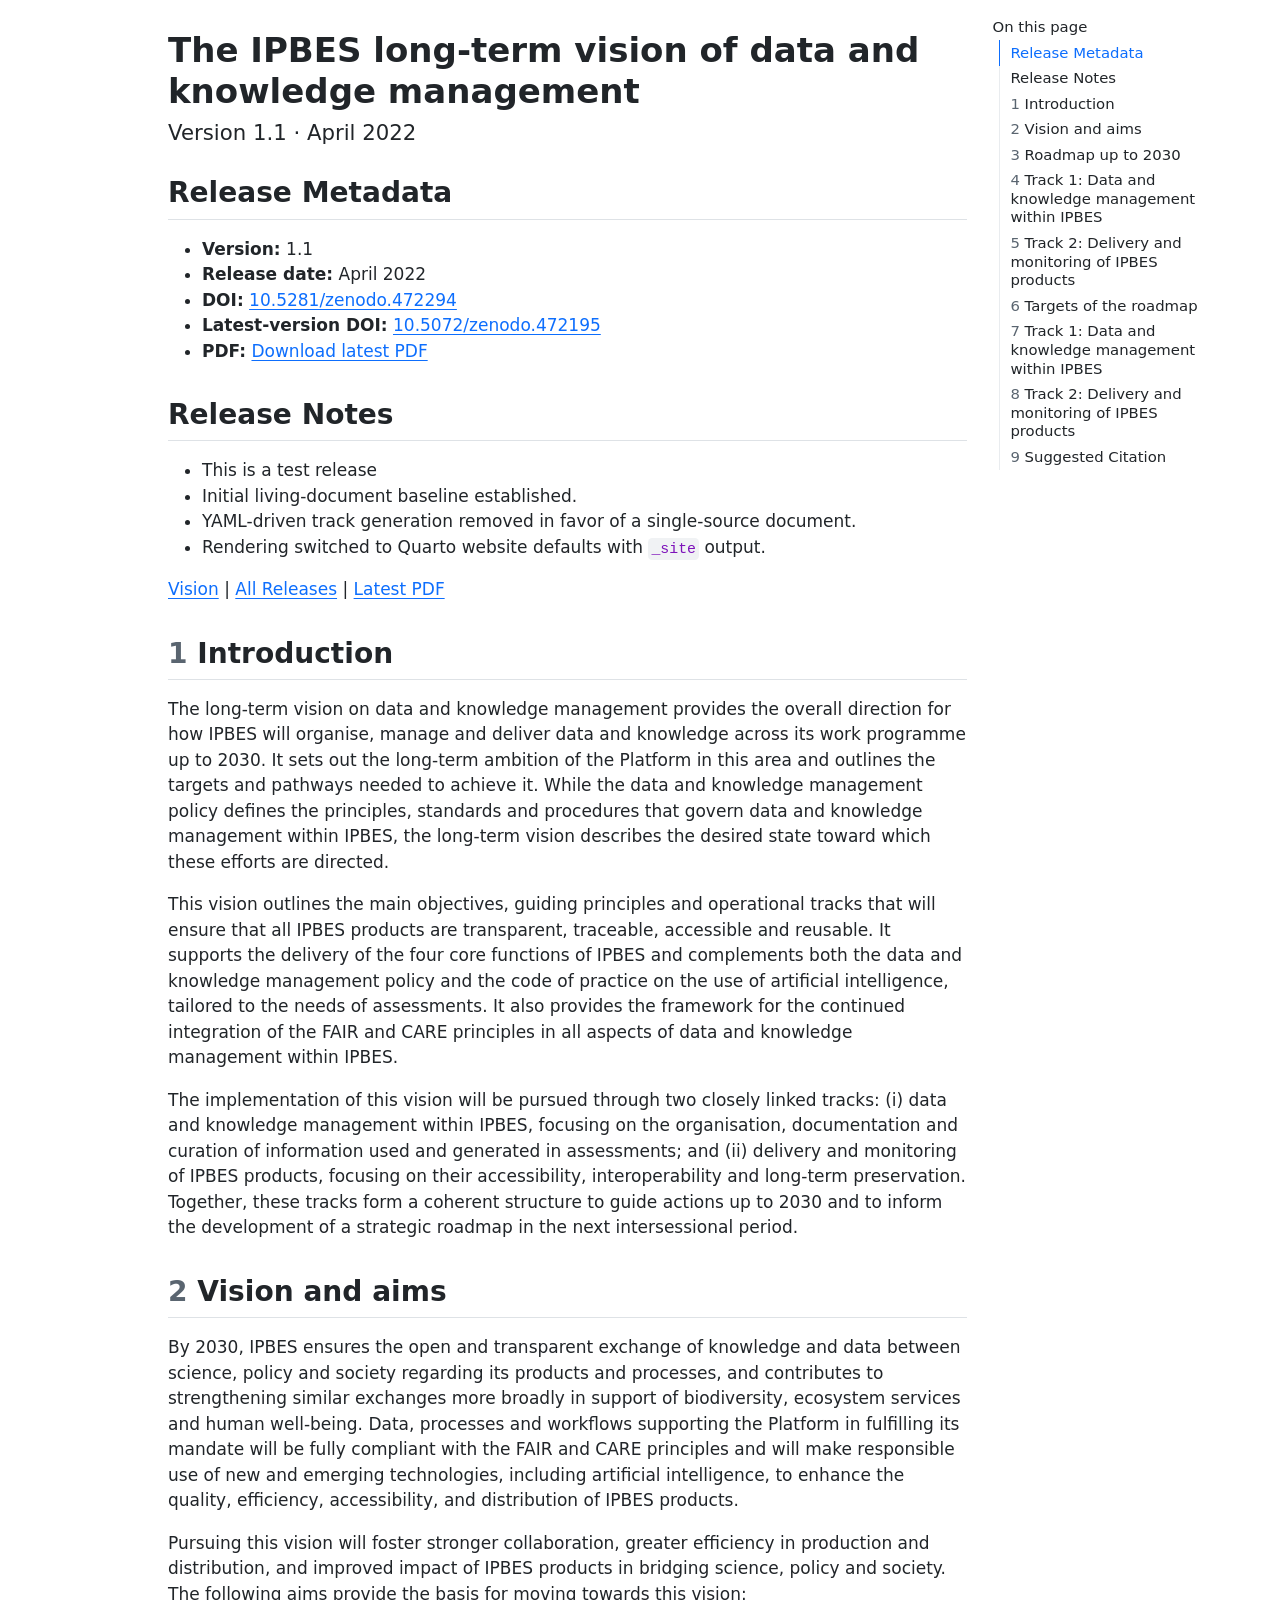
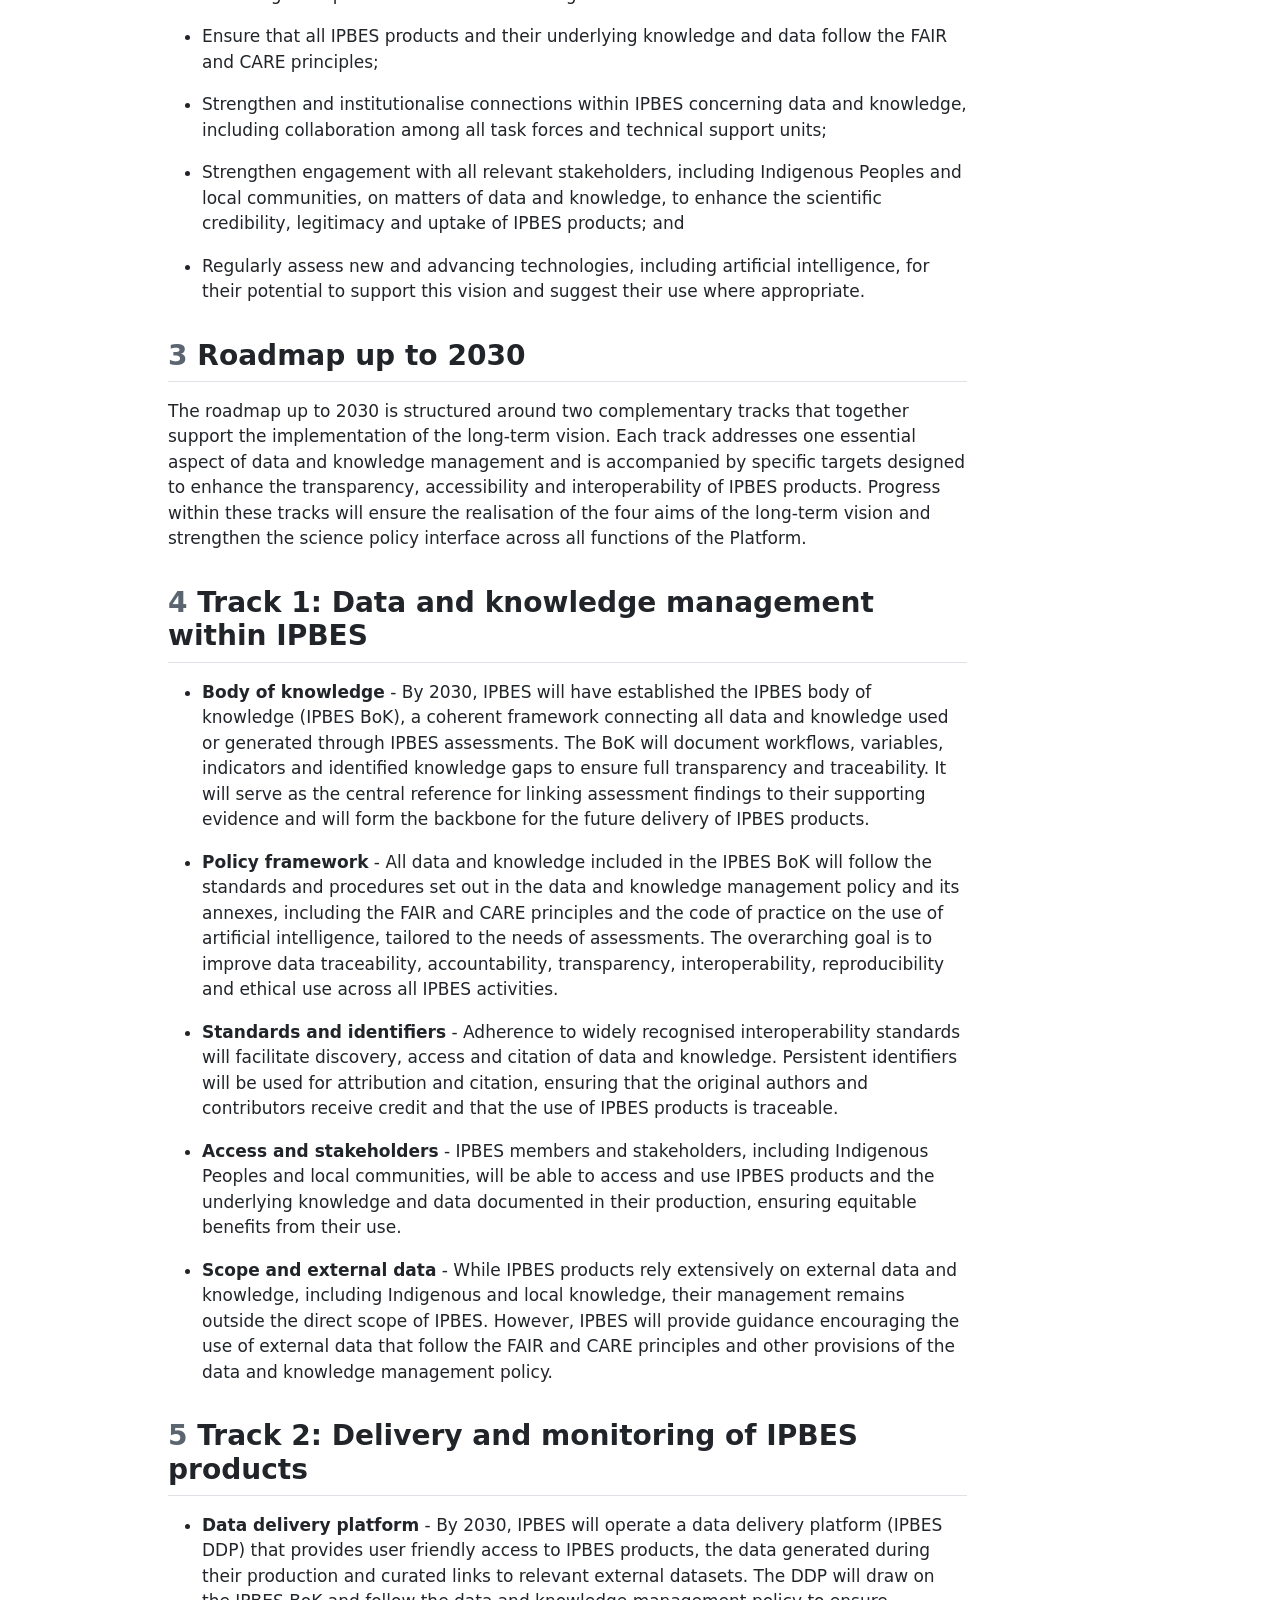
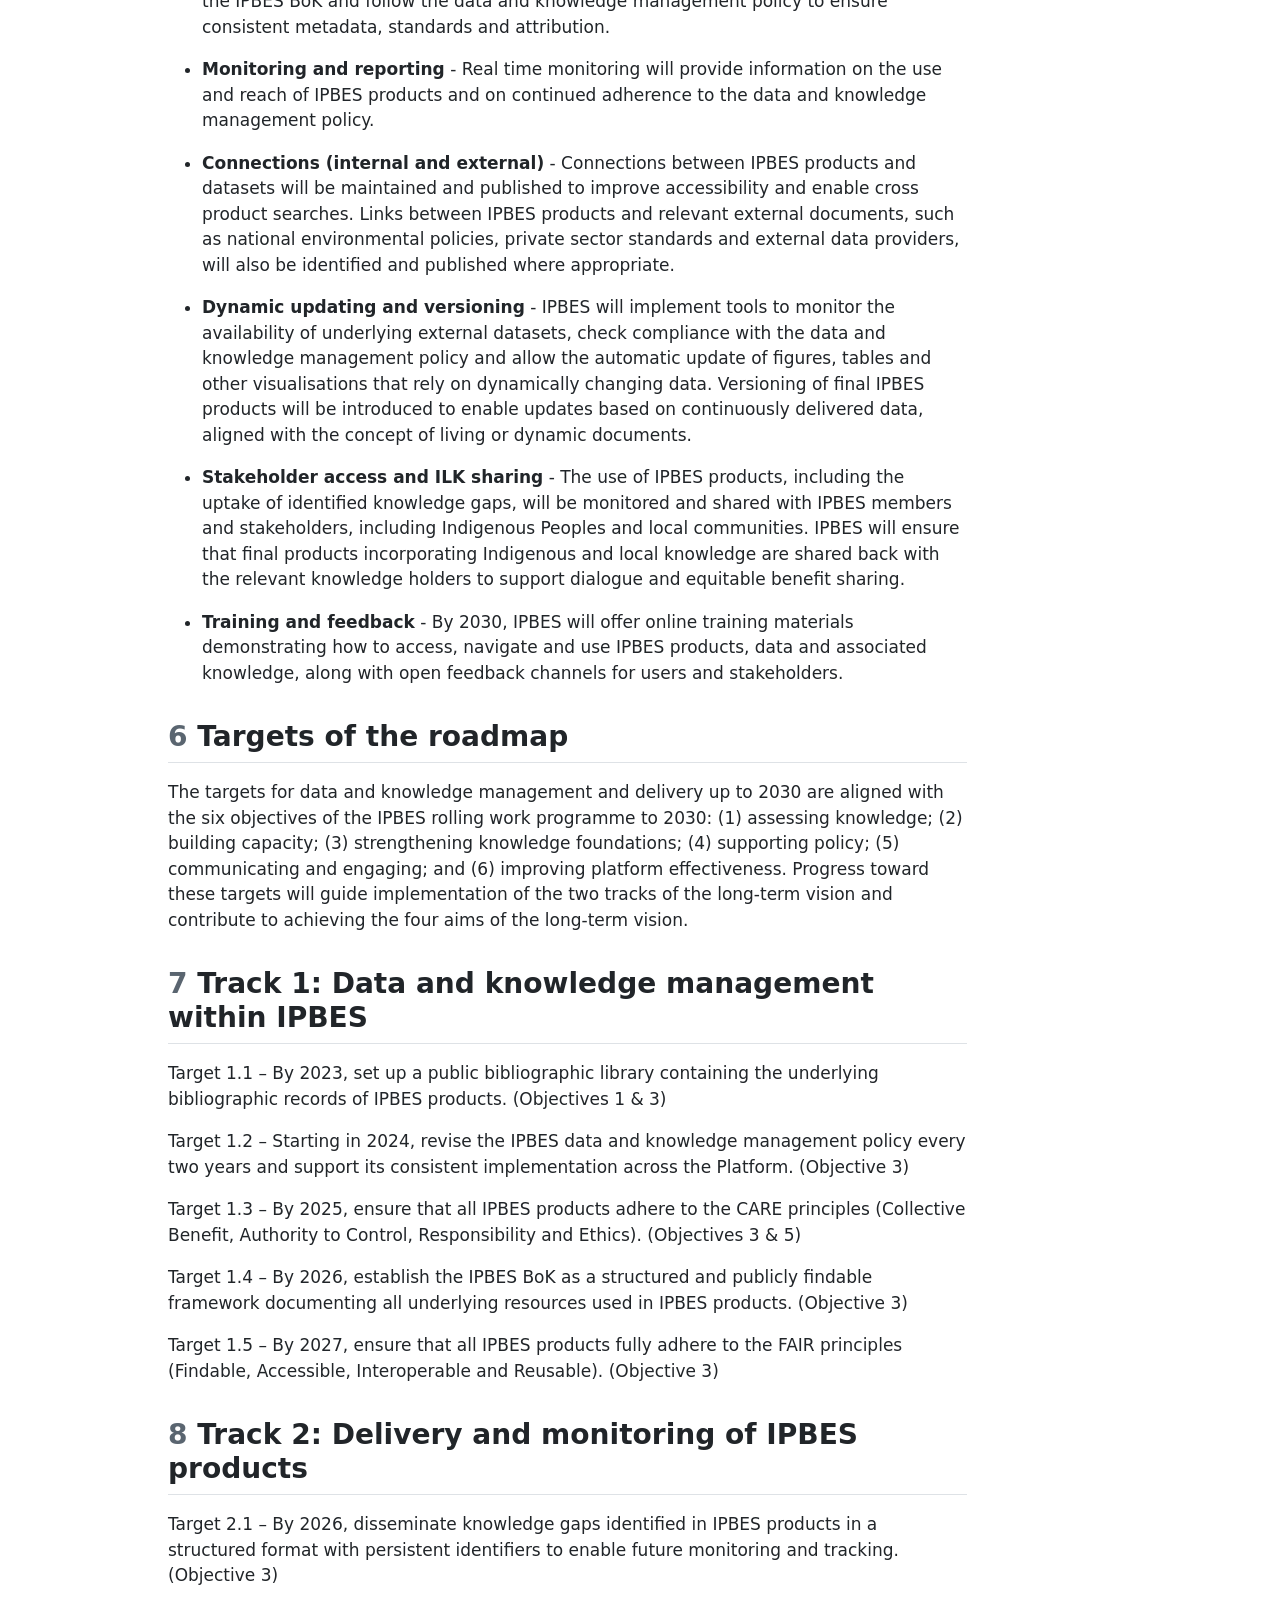
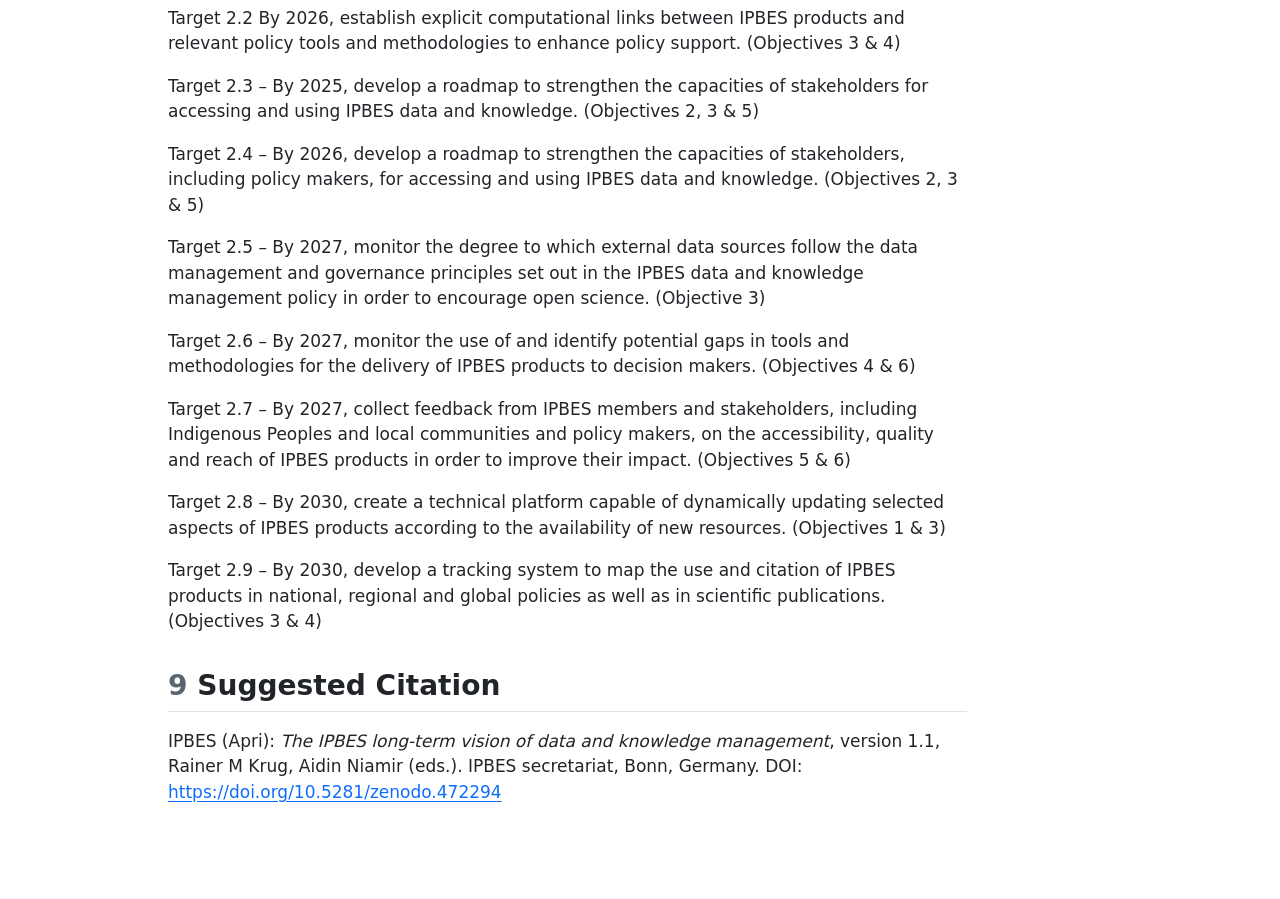
==== index.html @ 3e4cb691 "deploy: 3094b7c391defe39ea08abcceca2cd36c999bd31" ====
<!DOCTYPE html>
<html xmlns="http://www.w3.org/1999/xhtml" lang="en" xml:lang="en"><head>

<meta charset="utf-8">
<meta name="generator" content="quarto-1.8.27">

<meta name="viewport" content="width=device-width, initial-scale=1.0, user-scalable=yes">


<title>The IPBES long-term vision of data and knowledge management – IPBES Data Management Vision</title>
<style>
code{white-space: pre-wrap;}
span.smallcaps{font-variant: small-caps;}
div.columns{display: flex; gap: min(4vw, 1.5em);}
div.column{flex: auto; overflow-x: auto;}
div.hanging-indent{margin-left: 1.5em; text-indent: -1.5em;}
ul.task-list{list-style: none;}
ul.task-list li input[type="checkbox"] {
  width: 0.8em;
  margin: 0 0.8em 0.2em -1em; /* quarto-specific, see https://github.com/quarto-dev/quarto-cli/issues/4556 */ 
  vertical-align: middle;
}
</style>


<script src="site_libs/quarto-nav/quarto-nav.js"></script>
<script src="site_libs/clipboard/clipboard.min.js"></script>
<script src="site_libs/quarto-search/autocomplete.umd.js"></script>
<script src="site_libs/quarto-search/fuse.min.js"></script>
<script src="site_libs/quarto-search/quarto-search.js"></script>
<meta name="quarto:offset" content="./">
<script src="site_libs/quarto-html/quarto.js" type="module"></script>
<script src="site_libs/quarto-html/tabsets/tabsets.js" type="module"></script>
<script src="site_libs/quarto-html/axe/axe-check.js" type="module"></script>
<script src="site_libs/quarto-html/popper.min.js"></script>
<script src="site_libs/quarto-html/tippy.umd.min.js"></script>
<script src="site_libs/quarto-html/anchor.min.js"></script>
<link href="site_libs/quarto-html/tippy.css" rel="stylesheet">
<link href="site_libs/quarto-html/quarto-syntax-highlighting-ed96de9b727972fe78a7b5d16c58bf87.css" rel="stylesheet" id="quarto-text-highlighting-styles">
<script src="site_libs/bootstrap/bootstrap.min.js"></script>
<link href="site_libs/bootstrap/bootstrap-icons.css" rel="stylesheet">
<link href="site_libs/bootstrap/bootstrap-9195fa1a9c736cb8c2994c5df3058328.min.css" rel="stylesheet" append-hash="true" id="quarto-bootstrap" data-mode="light">
<script id="quarto-search-options" type="application/json">{
  "location": "sidebar",
  "copy-button": false,
  "collapse-after": 3,
  "panel-placement": "start",
  "type": "textbox",
  "limit": 50,
  "keyboard-shortcut": [
    "f",
    "/",
    "s"
  ],
  "show-item-context": false,
  "language": {
    "search-no-results-text": "No results",
    "search-matching-documents-text": "matching documents",
    "search-copy-link-title": "Copy link to search",
    "search-hide-matches-text": "Hide additional matches",
    "search-more-match-text": "more match in this document",
    "search-more-matches-text": "more matches in this document",
    "search-clear-button-title": "Clear",
    "search-text-placeholder": "",
    "search-detached-cancel-button-title": "Cancel",
    "search-submit-button-title": "Submit",
    "search-label": "Search"
  }
}</script>


</head>

<body class="quarto-light">

<div id="quarto-search-results"></div>
<!-- content -->
<div id="quarto-content" class="quarto-container page-columns page-rows-contents page-layout-article">
<!-- sidebar -->
<!-- margin-sidebar -->
    <div id="quarto-margin-sidebar" class="sidebar margin-sidebar">
        <nav id="TOC" role="doc-toc" class="toc-active">
    <h2 id="toc-title">On this page</h2>
   
  <ul>
  <li><a href="#release-metadata" id="toc-release-metadata" class="nav-link active" data-scroll-target="#release-metadata">Release Metadata</a></li>
  <li><a href="#release-notes" id="toc-release-notes" class="nav-link" data-scroll-target="#release-notes">Release Notes</a></li>
  <li><a href="#introduction" id="toc-introduction" class="nav-link" data-scroll-target="#introduction"><span class="header-section-number">1</span> Introduction</a></li>
  <li><a href="#vision-and-aims" id="toc-vision-and-aims" class="nav-link" data-scroll-target="#vision-and-aims"><span class="header-section-number">2</span> Vision and aims</a></li>
  <li><a href="#roadmap-up-to-2030" id="toc-roadmap-up-to-2030" class="nav-link" data-scroll-target="#roadmap-up-to-2030"><span class="header-section-number">3</span> Roadmap up to 2030</a></li>
  <li><a href="#track-1-data-and-knowledge-management-within-ipbes" id="toc-track-1-data-and-knowledge-management-within-ipbes" class="nav-link" data-scroll-target="#track-1-data-and-knowledge-management-within-ipbes"><span class="header-section-number">4</span> Track 1: Data and knowledge management within IPBES</a></li>
  <li><a href="#track-2-delivery-and-monitoring-of-ipbes-products" id="toc-track-2-delivery-and-monitoring-of-ipbes-products" class="nav-link" data-scroll-target="#track-2-delivery-and-monitoring-of-ipbes-products"><span class="header-section-number">5</span> Track 2: Delivery and monitoring of IPBES products</a></li>
  <li><a href="#targets-of-the-roadmap" id="toc-targets-of-the-roadmap" class="nav-link" data-scroll-target="#targets-of-the-roadmap"><span class="header-section-number">6</span> Targets of the roadmap</a></li>
  <li><a href="#track-1-data-and-knowledge-management-within-ipbes-1" id="toc-track-1-data-and-knowledge-management-within-ipbes-1" class="nav-link" data-scroll-target="#track-1-data-and-knowledge-management-within-ipbes-1"><span class="header-section-number">7</span> Track 1: Data and knowledge management within IPBES</a></li>
  <li><a href="#track-2-delivery-and-monitoring-of-ipbes-products-1" id="toc-track-2-delivery-and-monitoring-of-ipbes-products-1" class="nav-link" data-scroll-target="#track-2-delivery-and-monitoring-of-ipbes-products-1"><span class="header-section-number">8</span> Track 2: Delivery and monitoring of IPBES products</a></li>
  <li><a href="#suggested-citation" id="toc-suggested-citation" class="nav-link" data-scroll-target="#suggested-citation"><span class="header-section-number">9</span> Suggested Citation</a></li>
  </ul>
</nav>
    </div>
<!-- main -->
<main class="content" id="quarto-document-content">

<header id="title-block-header" class="quarto-title-block default">
<div class="quarto-title">
<h1 class="title">The IPBES long-term vision of data and knowledge management</h1>
<p class="subtitle lead">Version 1.1 · April 2022</p>
</div>



<div class="quarto-title-meta">

    
  
    
  </div>
  


</header>


<div style="page-break-after: always;"></div>
<section id="release-metadata" class="level2 unnumbered">
<h2 class="unnumbered anchored" data-anchor-id="release-metadata">Release Metadata</h2>
<ul>
<li><strong>Version:</strong> 1.1</li>
<li><strong>Release date:</strong> April 2022</li>
<li><strong>DOI:</strong> <a href="https://doi.org/10.5281/zenodo.472294">10.5281/zenodo.472294</a></li>
<li><strong>Latest-version DOI:</strong> <a href="https://doi.org/10.5072/zenodo.472195">10.5072/zenodo.472195</a></li>
<li><strong>PDF:</strong> <a href="assets/IPBES-Data-Management-Vision-latest.pdf" target="_blank" rel="noopener noreferrer">Download latest PDF</a></li>
</ul>
</section>
<section id="release-notes" class="level2 unnumbered">
<h2 class="unnumbered anchored" data-anchor-id="release-notes">Release Notes</h2>
<ul>
<li>This is a test release</li>
<li>Initial living-document baseline established.</li>
<li>YAML-driven track generation removed in favor of a single-source document.</li>
<li>Rendering switched to Quarto website defaults with <code>_site</code> output.</li>
</ul>
<p>
<a href="index.html">Vision</a> | <a href="older-releases.html">All Releases</a> | <a href="assets/IPBES-Data-Management-Vision-latest.pdf" target="_blank" rel="noopener noreferrer">Latest PDF</a>
</p>
<div style="page-break-after: always;"></div>
</section>
<section id="introduction" class="level2" data-number="1">
<h2 data-number="1" class="anchored" data-anchor-id="introduction"><span class="header-section-number">1</span> Introduction</h2>
<p>The long-term vision on data and knowledge management provides the overall direction for how IPBES will organise, manage and deliver data and knowledge across its work programme up to 2030. It sets out the long-term ambition of the Platform in this area and outlines the targets and pathways needed to achieve it. While the data and knowledge management policy defines the principles, standards and procedures that govern data and knowledge management within IPBES, the long-term vision describes the desired state toward which these efforts are directed.</p>
<p>This vision outlines the main objectives, guiding principles and operational tracks that will ensure that all IPBES products are transparent, traceable, accessible and reusable. It supports the delivery of the four core functions of IPBES and complements both the data and knowledge management policy and the code of practice on the use of artificial intelligence, tailored to the needs of assessments. It also provides the framework for the continued integration of the FAIR and CARE principles in all aspects of data and knowledge management within IPBES.</p>
<p>The implementation of this vision will be pursued through two closely linked tracks: (i) data and knowledge management within IPBES, focusing on the organisation, documentation and curation of information used and generated in assessments; and (ii) delivery and monitoring of IPBES products, focusing on their accessibility, interoperability and long-term preservation. Together, these tracks form a coherent structure to guide actions up to 2030 and to inform the development of a strategic roadmap in the next intersessional period.</p>
</section>
<section id="vision-and-aims" class="level2" data-number="2">
<h2 data-number="2" class="anchored" data-anchor-id="vision-and-aims"><span class="header-section-number">2</span> Vision and aims</h2>
<p>By 2030, IPBES ensures the open and transparent exchange of knowledge and data between science, policy and society regarding its products and processes, and contributes to strengthening similar exchanges more broadly in support of biodiversity, ecosystem services and human well-being. Data, processes and workflows supporting the Platform in fulfilling its mandate will be fully compliant with the FAIR and CARE principles and will make responsible use of new and emerging technologies, including artificial intelligence, to enhance the quality, efficiency, accessibility, and distribution of IPBES products.</p>
<p>Pursuing this vision will foster stronger collaboration, greater efficiency in production and distribution, and improved impact of IPBES products in bridging science, policy and society. The following aims provide the basis for moving towards this vision:</p>
<ul>
<li><p>Ensure that all IPBES products and their underlying knowledge and data follow the FAIR and CARE principles;</p></li>
<li><p>Strengthen and institutionalise connections within IPBES concerning data and knowledge, including collaboration among all task forces and technical support units;</p></li>
<li><p>Strengthen engagement with all relevant stakeholders, including Indigenous Peoples and local communities, on matters of data and knowledge, to enhance the scientific credibility, legitimacy and uptake of IPBES products; and</p></li>
<li><p>Regularly assess new and advancing technologies, including artificial intelligence, for their potential to support this vision and suggest their use where appropriate.</p></li>
</ul>
</section>
<section id="roadmap-up-to-2030" class="level2" data-number="3">
<h2 data-number="3" class="anchored" data-anchor-id="roadmap-up-to-2030"><span class="header-section-number">3</span> Roadmap up to 2030</h2>
<p>The roadmap up to 2030 is structured around two complementary tracks that together support the implementation of the long-term vision. Each track addresses one essential aspect of data and knowledge management and is accompanied by specific targets designed to enhance the transparency, accessibility and interoperability of IPBES products. Progress within these tracks will ensure the realisation of the four aims of the long-term vision and strengthen the science policy interface across all functions of the Platform.</p>
</section>
<section id="track-1-data-and-knowledge-management-within-ipbes" class="level2" data-number="4">
<h2 data-number="4" class="anchored" data-anchor-id="track-1-data-and-knowledge-management-within-ipbes"><span class="header-section-number">4</span> Track 1: Data and knowledge management within IPBES</h2>
<ul>
<li><p><strong>Body of knowledge</strong> - By 2030, IPBES will have established the IPBES body of knowledge (IPBES BoK), a coherent framework connecting all data and knowledge used or generated through IPBES assessments. The BoK will document workflows, variables, indicators and identified knowledge gaps to ensure full transparency and traceability. It will serve as the central reference for linking assessment findings to their supporting evidence and will form the backbone for the future delivery of IPBES products.</p></li>
<li><p><strong>Policy framework</strong> - All data and knowledge included in the IPBES BoK will follow the standards and procedures set out in the data and knowledge management policy and its annexes, including the FAIR and CARE principles and the code of practice on the use of artificial intelligence, tailored to the needs of assessments. The overarching goal is to improve data traceability, accountability, transparency, interoperability, reproducibility and ethical use across all IPBES activities.</p></li>
<li><p><strong>Standards and identifiers</strong> - Adherence to widely recognised interoperability standards will facilitate discovery, access and citation of data and knowledge. Persistent identifiers will be used for attribution and citation, ensuring that the original authors and contributors receive credit and that the use of IPBES products is traceable.</p></li>
<li><p><strong>Access and stakeholders</strong> - IPBES members and stakeholders, including Indigenous Peoples and local communities, will be able to access and use IPBES products and the underlying knowledge and data documented in their production, ensuring equitable benefits from their use.</p></li>
<li><p><strong>Scope and external data</strong> - While IPBES products rely extensively on external data and knowledge, including Indigenous and local knowledge, their management remains outside the direct scope of IPBES. However, IPBES will provide guidance encouraging the use of external data that follow the FAIR and CARE principles and other provisions of the data and knowledge management policy.</p></li>
</ul>
</section>
<section id="track-2-delivery-and-monitoring-of-ipbes-products" class="level2" data-number="5">
<h2 data-number="5" class="anchored" data-anchor-id="track-2-delivery-and-monitoring-of-ipbes-products"><span class="header-section-number">5</span> Track 2: Delivery and monitoring of IPBES products</h2>
<ul>
<li><p><strong>Data delivery platform</strong> - By 2030, IPBES will operate a data delivery platform (IPBES DDP) that provides user friendly access to IPBES products, the data generated during their production and curated links to relevant external datasets. The DDP will draw on the IPBES BoK and follow the data and knowledge management policy to ensure consistent metadata, standards and attribution.</p></li>
<li><p><strong>Monitoring and reporting</strong> - Real time monitoring will provide information on the use and reach of IPBES products and on continued adherence to the data and knowledge management policy.</p></li>
<li><p><strong>Connections (internal and external)</strong> - Connections between IPBES products and datasets will be maintained and published to improve accessibility and enable cross product searches. Links between IPBES products and relevant external documents, such as national environmental policies, private sector standards and external data providers, will also be identified and published where appropriate.</p></li>
<li><p><strong>Dynamic updating and versioning</strong> - IPBES will implement tools to monitor the availability of underlying external datasets, check compliance with the data and knowledge management policy and allow the automatic update of figures, tables and other visualisations that rely on dynamically changing data. Versioning of final IPBES products will be introduced to enable updates based on continuously delivered data, aligned with the concept of living or dynamic documents.</p></li>
<li><p><strong>Stakeholder access and ILK sharing</strong> - The use of IPBES products, including the uptake of identified knowledge gaps, will be monitored and shared with IPBES members and stakeholders, including Indigenous Peoples and local communities. IPBES will ensure that final products incorporating Indigenous and local knowledge are shared back with the relevant knowledge holders to support dialogue and equitable benefit sharing.</p></li>
<li><p><strong>Training and feedback</strong> - By 2030, IPBES will offer online training materials demonstrating how to access, navigate and use IPBES products, data and associated knowledge, along with open feedback channels for users and stakeholders.</p></li>
</ul>
</section>
<section id="targets-of-the-roadmap" class="level2" data-number="6">
<h2 data-number="6" class="anchored" data-anchor-id="targets-of-the-roadmap"><span class="header-section-number">6</span> Targets of the roadmap</h2>
<p>The targets for data and knowledge management and delivery up to 2030 are aligned with the six objectives of the IPBES rolling work programme to 2030: (1) assessing knowledge; (2) building capacity; (3) strengthening knowledge foundations; (4) supporting policy; (5) communicating and engaging; and (6) improving platform effectiveness. Progress toward these targets will guide implementation of the two tracks of the long-term vision and contribute to achieving the four aims of the long-term vision.</p>
</section>
<section id="track-1-data-and-knowledge-management-within-ipbes-1" class="level2" data-number="7">
<h2 data-number="7" class="anchored" data-anchor-id="track-1-data-and-knowledge-management-within-ipbes-1"><span class="header-section-number">7</span> Track 1: Data and knowledge management within IPBES</h2>
<p>Target 1.1 – By 2023, set up a public bibliographic library containing the underlying bibliographic records of IPBES products. (Objectives 1 &amp; 3)</p>
<p>Target 1.2 – Starting in 2024, revise the IPBES data and knowledge management policy every two years and support its consistent implementation across the Platform. (Objective 3)</p>
<p>Target 1.3 – By 2025, ensure that all IPBES products adhere to the CARE principles (Collective Benefit, Authority to Control, Responsibility and Ethics). (Objectives 3 &amp; 5)</p>
<p>Target 1.4 – By 2026, establish the IPBES BoK as a structured and publicly findable framework documenting all underlying resources used in IPBES products. (Objective 3)</p>
<p>Target 1.5 – By 2027, ensure that all IPBES products fully adhere to the FAIR principles (Findable, Accessible, Interoperable and Reusable). (Objective 3)</p>
</section>
<section id="track-2-delivery-and-monitoring-of-ipbes-products-1" class="level2" data-number="8">
<h2 data-number="8" class="anchored" data-anchor-id="track-2-delivery-and-monitoring-of-ipbes-products-1"><span class="header-section-number">8</span> Track 2: Delivery and monitoring of IPBES products</h2>
<p>Target 2.1 – By 2026, disseminate knowledge gaps identified in IPBES products in a structured format with persistent identifiers to enable future monitoring and tracking. (Objective 3)</p>
<p>Target 2.2 By 2026, establish explicit computational links between IPBES products and relevant policy tools and methodologies to enhance policy support. (Objectives 3 &amp; 4)</p>
<p>Target 2.3 – By 2025, develop a roadmap to strengthen the capacities of stakeholders for accessing and using IPBES data and knowledge. (Objectives 2, 3 &amp; 5)</p>
<p>Target 2.4 – By 2026, develop a roadmap to strengthen the capacities of stakeholders, including policy makers, for accessing and using IPBES data and knowledge. (Objectives 2, 3 &amp; 5)</p>
<p>Target 2.5 – By 2027, monitor the degree to which external data sources follow the data management and governance principles set out in the IPBES data and knowledge management policy in order to encourage open science. (Objective 3)</p>
<p>Target 2.6 – By 2027, monitor the use of and identify potential gaps in tools and methodologies for the delivery of IPBES products to decision makers. (Objectives 4 &amp; 6)</p>
<p>Target 2.7 – By 2027, collect feedback from IPBES members and stakeholders, including Indigenous Peoples and local communities and policy makers, on the accessibility, quality and reach of IPBES products in order to improve their impact. (Objectives 5 &amp; 6)</p>
<p>Target 2.8 – By 2030, create a technical platform capable of dynamically updating selected aspects of IPBES products according to the availability of new resources. (Objectives 1 &amp; 3)</p>
<p>Target 2.9 – By 2030, develop a tracking system to map the use and citation of IPBES products in national, regional and global policies as well as in scientific publications. (Objectives 3 &amp; 4)</p>
</section>
<section id="suggested-citation" class="level2" data-number="9">
<h2 data-number="9" class="anchored" data-anchor-id="suggested-citation"><span class="header-section-number">9</span> Suggested Citation</h2>
<p>IPBES (Apri): <em>The IPBES long-term vision of data and knowledge management</em>, version 1.1, Rainer M Krug, Aidin Niamir (eds.). IPBES secretariat, Bonn, Germany. DOI: <a href="https://doi.org/10.5281/zenodo.472294" class="uri">https://doi.org/10.5281/zenodo.472294</a></p>


</section>

</main> <!-- /main -->
<script id="quarto-html-after-body" type="application/javascript">
  window.document.addEventListener("DOMContentLoaded", function (event) {
    const icon = "";
    const anchorJS = new window.AnchorJS();
    anchorJS.options = {
      placement: 'right',
      icon: icon
    };
    anchorJS.add('.anchored');
    const isCodeAnnotation = (el) => {
      for (const clz of el.classList) {
        if (clz.startsWith('code-annotation-')) {                     
          return true;
        }
      }
      return false;
    }
    const onCopySuccess = function(e) {
      // button target
      const button = e.trigger;
      // don't keep focus
      button.blur();
      // flash "checked"
      button.classList.add('code-copy-button-checked');
      var currentTitle = button.getAttribute("title");
      button.setAttribute("title", "Copied!");
      let tooltip;
      if (window.bootstrap) {
        button.setAttribute("data-bs-toggle", "tooltip");
        button.setAttribute("data-bs-placement", "left");
        button.setAttribute("data-bs-title", "Copied!");
        tooltip = new bootstrap.Tooltip(button, 
          { trigger: "manual", 
            customClass: "code-copy-button-tooltip",
            offset: [0, -8]});
        tooltip.show();    
      }
      setTimeout(function() {
        if (tooltip) {
          tooltip.hide();
          button.removeAttribute("data-bs-title");
          button.removeAttribute("data-bs-toggle");
          button.removeAttribute("data-bs-placement");
        }
        button.setAttribute("title", currentTitle);
        button.classList.remove('code-copy-button-checked');
      }, 1000);
      // clear code selection
      e.clearSelection();
    }
    const getTextToCopy = function(trigger) {
      const outerScaffold = trigger.parentElement.cloneNode(true);
      const codeEl = outerScaffold.querySelector('code');
      for (const childEl of codeEl.children) {
        if (isCodeAnnotation(childEl)) {
          childEl.remove();
        }
      }
      return codeEl.innerText;
    }
    const clipboard = new window.ClipboardJS('.code-copy-button:not([data-in-quarto-modal])', {
      text: getTextToCopy
    });
    clipboard.on('success', onCopySuccess);
    if (window.document.getElementById('quarto-embedded-source-code-modal')) {
      const clipboardModal = new window.ClipboardJS('.code-copy-button[data-in-quarto-modal]', {
        text: getTextToCopy,
        container: window.document.getElementById('quarto-embedded-source-code-modal')
      });
      clipboardModal.on('success', onCopySuccess);
    }
      var localhostRegex = new RegExp(/^(?:http|https):\/\/localhost\:?[0-9]*\//);
      var mailtoRegex = new RegExp(/^mailto:/);
        var filterRegex = new RegExp('/' + window.location.host + '/');
      var isInternal = (href) => {
          return filterRegex.test(href) || localhostRegex.test(href) || mailtoRegex.test(href);
      }
      // Inspect non-navigation links and adorn them if external
     var links = window.document.querySelectorAll('a[href]:not(.nav-link):not(.navbar-brand):not(.toc-action):not(.sidebar-link):not(.sidebar-item-toggle):not(.pagination-link):not(.no-external):not([aria-hidden]):not(.dropdown-item):not(.quarto-navigation-tool):not(.about-link)');
      for (var i=0; i<links.length; i++) {
        const link = links[i];
        if (!isInternal(link.href)) {
          // undo the damage that might have been done by quarto-nav.js in the case of
          // links that we want to consider external
          if (link.dataset.originalHref !== undefined) {
            link.href = link.dataset.originalHref;
          }
        }
      }
    function tippyHover(el, contentFn, onTriggerFn, onUntriggerFn) {
      const config = {
        allowHTML: true,
        maxWidth: 500,
        delay: 100,
        arrow: false,
        appendTo: function(el) {
            return el.parentElement;
        },
        interactive: true,
        interactiveBorder: 10,
        theme: 'quarto',
        placement: 'bottom-start',
      };
      if (contentFn) {
        config.content = contentFn;
      }
      if (onTriggerFn) {
        config.onTrigger = onTriggerFn;
      }
      if (onUntriggerFn) {
        config.onUntrigger = onUntriggerFn;
      }
      window.tippy(el, config); 
    }
    const noterefs = window.document.querySelectorAll('a[role="doc-noteref"]');
    for (var i=0; i<noterefs.length; i++) {
      const ref = noterefs[i];
      tippyHover(ref, function() {
        // use id or data attribute instead here
        let href = ref.getAttribute('data-footnote-href') || ref.getAttribute('href');
        try { href = new URL(href).hash; } catch {}
        const id = href.replace(/^#\/?/, "");
        const note = window.document.getElementById(id);
        if (note) {
          return note.innerHTML;
        } else {
          return "";
        }
      });
    }
    const xrefs = window.document.querySelectorAll('a.quarto-xref');
    const processXRef = (id, note) => {
      // Strip column container classes
      const stripColumnClz = (el) => {
        el.classList.remove("page-full", "page-columns");
        if (el.children) {
          for (const child of el.children) {
            stripColumnClz(child);
          }
        }
      }
      stripColumnClz(note)
      if (id === null || id.startsWith('sec-')) {
        // Special case sections, only their first couple elements
        const container = document.createElement("div");
        if (note.children && note.children.length > 2) {
          container.appendChild(note.children[0].cloneNode(true));
          for (let i = 1; i < note.children.length; i++) {
            const child = note.children[i];
            if (child.tagName === "P" && child.innerText === "") {
              continue;
            } else {
              container.appendChild(child.cloneNode(true));
              break;
            }
          }
          if (window.Quarto?.typesetMath) {
            window.Quarto.typesetMath(container);
          }
          return container.innerHTML
        } else {
          if (window.Quarto?.typesetMath) {
            window.Quarto.typesetMath(note);
          }
          return note.innerHTML;
        }
      } else {
        // Remove any anchor links if they are present
        const anchorLink = note.querySelector('a.anchorjs-link');
        if (anchorLink) {
          anchorLink.remove();
        }
        if (window.Quarto?.typesetMath) {
          window.Quarto.typesetMath(note);
        }
        if (note.classList.contains("callout")) {
          return note.outerHTML;
        } else {
          return note.innerHTML;
        }
      }
    }
    for (var i=0; i<xrefs.length; i++) {
      const xref = xrefs[i];
      tippyHover(xref, undefined, function(instance) {
        instance.disable();
        let url = xref.getAttribute('href');
        let hash = undefined; 
        if (url.startsWith('#')) {
          hash = url;
        } else {
          try { hash = new URL(url).hash; } catch {}
        }
        if (hash) {
          const id = hash.replace(/^#\/?/, "");
          const note = window.document.getElementById(id);
          if (note !== null) {
            try {
              const html = processXRef(id, note.cloneNode(true));
              instance.setContent(html);
            } finally {
              instance.enable();
              instance.show();
            }
          } else {
            // See if we can fetch this
            fetch(url.split('#')[0])
            .then(res => res.text())
            .then(html => {
              const parser = new DOMParser();
              const htmlDoc = parser.parseFromString(html, "text/html");
              const note = htmlDoc.getElementById(id);
              if (note !== null) {
                const html = processXRef(id, note);
                instance.setContent(html);
              } 
            }).finally(() => {
              instance.enable();
              instance.show();
            });
          }
        } else {
          // See if we can fetch a full url (with no hash to target)
          // This is a special case and we should probably do some content thinning / targeting
          fetch(url)
          .then(res => res.text())
          .then(html => {
            const parser = new DOMParser();
            const htmlDoc = parser.parseFromString(html, "text/html");
            const note = htmlDoc.querySelector('main.content');
            if (note !== null) {
              // This should only happen for chapter cross references
              // (since there is no id in the URL)
              // remove the first header
              if (note.children.length > 0 && note.children[0].tagName === "HEADER") {
                note.children[0].remove();
              }
              const html = processXRef(null, note);
              instance.setContent(html);
            } 
          }).finally(() => {
            instance.enable();
            instance.show();
          });
        }
      }, function(instance) {
      });
    }
        let selectedAnnoteEl;
        const selectorForAnnotation = ( cell, annotation) => {
          let cellAttr = 'data-code-cell="' + cell + '"';
          let lineAttr = 'data-code-annotation="' +  annotation + '"';
          const selector = 'span[' + cellAttr + '][' + lineAttr + ']';
          return selector;
        }
        const selectCodeLines = (annoteEl) => {
          const doc = window.document;
          const targetCell = annoteEl.getAttribute("data-target-cell");
          const targetAnnotation = annoteEl.getAttribute("data-target-annotation");
          const annoteSpan = window.document.querySelector(selectorForAnnotation(targetCell, targetAnnotation));
          const lines = annoteSpan.getAttribute("data-code-lines").split(",");
          const lineIds = lines.map((line) => {
            return targetCell + "-" + line;
          })
          let top = null;
          let height = null;
          let parent = null;
          if (lineIds.length > 0) {
              //compute the position of the single el (top and bottom and make a div)
              const el = window.document.getElementById(lineIds[0]);
              top = el.offsetTop;
              height = el.offsetHeight;
              parent = el.parentElement.parentElement;
            if (lineIds.length > 1) {
              const lastEl = window.document.getElementById(lineIds[lineIds.length - 1]);
              const bottom = lastEl.offsetTop + lastEl.offsetHeight;
              height = bottom - top;
            }
            if (top !== null && height !== null && parent !== null) {
              // cook up a div (if necessary) and position it 
              let div = window.document.getElementById("code-annotation-line-highlight");
              if (div === null) {
                div = window.document.createElement("div");
                div.setAttribute("id", "code-annotation-line-highlight");
                div.style.position = 'absolute';
                parent.appendChild(div);
              }
              div.style.top = top - 2 + "px";
              div.style.height = height + 4 + "px";
              div.style.left = 0;
              let gutterDiv = window.document.getElementById("code-annotation-line-highlight-gutter");
              if (gutterDiv === null) {
                gutterDiv = window.document.createElement("div");
                gutterDiv.setAttribute("id", "code-annotation-line-highlight-gutter");
                gutterDiv.style.position = 'absolute';
                const codeCell = window.document.getElementById(targetCell);
                const gutter = codeCell.querySelector('.code-annotation-gutter');
                gutter.appendChild(gutterDiv);
              }
              gutterDiv.style.top = top - 2 + "px";
              gutterDiv.style.height = height + 4 + "px";
            }
            selectedAnnoteEl = annoteEl;
          }
        };
        const unselectCodeLines = () => {
          const elementsIds = ["code-annotation-line-highlight", "code-annotation-line-highlight-gutter"];
          elementsIds.forEach((elId) => {
            const div = window.document.getElementById(elId);
            if (div) {
              div.remove();
            }
          });
          selectedAnnoteEl = undefined;
        };
          // Handle positioning of the toggle
      window.addEventListener(
        "resize",
        throttle(() => {
          elRect = undefined;
          if (selectedAnnoteEl) {
            selectCodeLines(selectedAnnoteEl);
          }
        }, 10)
      );
      function throttle(fn, ms) {
      let throttle = false;
      let timer;
        return (...args) => {
          if(!throttle) { // first call gets through
              fn.apply(this, args);
              throttle = true;
          } else { // all the others get throttled
              if(timer) clearTimeout(timer); // cancel #2
              timer = setTimeout(() => {
                fn.apply(this, args);
                timer = throttle = false;
              }, ms);
          }
        };
      }
        // Attach click handler to the DT
        const annoteDls = window.document.querySelectorAll('dt[data-target-cell]');
        for (const annoteDlNode of annoteDls) {
          annoteDlNode.addEventListener('click', (event) => {
            const clickedEl = event.target;
            if (clickedEl !== selectedAnnoteEl) {
              unselectCodeLines();
              const activeEl = window.document.querySelector('dt[data-target-cell].code-annotation-active');
              if (activeEl) {
                activeEl.classList.remove('code-annotation-active');
              }
              selectCodeLines(clickedEl);
              clickedEl.classList.add('code-annotation-active');
            } else {
              // Unselect the line
              unselectCodeLines();
              clickedEl.classList.remove('code-annotation-active');
            }
          });
        }
    const findCites = (el) => {
      const parentEl = el.parentElement;
      if (parentEl) {
        const cites = parentEl.dataset.cites;
        if (cites) {
          return {
            el,
            cites: cites.split(' ')
          };
        } else {
          return findCites(el.parentElement)
        }
      } else {
        return undefined;
      }
    };
    var bibliorefs = window.document.querySelectorAll('a[role="doc-biblioref"]');
    for (var i=0; i<bibliorefs.length; i++) {
      const ref = bibliorefs[i];
      const citeInfo = findCites(ref);
      if (citeInfo) {
        tippyHover(citeInfo.el, function() {
          var popup = window.document.createElement('div');
          citeInfo.cites.forEach(function(cite) {
            var citeDiv = window.document.createElement('div');
            citeDiv.classList.add('hanging-indent');
            citeDiv.classList.add('csl-entry');
            var biblioDiv = window.document.getElementById('ref-' + cite);
            if (biblioDiv) {
              citeDiv.innerHTML = biblioDiv.innerHTML;
            }
            popup.appendChild(citeDiv);
          });
          return popup.innerHTML;
        });
      }
    }
  });
  </script>
</div> <!-- /content -->




</body></html>
---- site_libs/quarto-html/tippy.css ----
.tippy-box[data-animation=fade][data-state=hidden]{opacity:0}[data-tippy-root]{max-width:calc(100vw - 10px)}.tippy-box{position:relative;background-color:#333;color:#fff;border-radius:4px;font-size:14px;line-height:1.4;white-space:normal;outline:0;transition-property:transform,visibility,opacity}.tippy-box[data-placement^=top]>.tippy-arrow{bottom:0}.tippy-box[data-placement^=top]>.tippy-arrow:before{bottom:-7px;left:0;border-width:8px 8px 0;border-top-color:initial;transform-origin:center top}.tippy-box[data-placement^=bottom]>.tippy-arrow{top:0}.tippy-box[data-placement^=bottom]>.tippy-arrow:before{top:-7px;left:0;border-width:0 8px 8px;border-bottom-color:initial;transform-origin:center bottom}.tippy-box[data-placement^=left]>.tippy-arrow{right:0}.tippy-box[data-placement^=left]>.tippy-arrow:before{border-width:8px 0 8px 8px;border-left-color:initial;right:-7px;transform-origin:center left}.tippy-box[data-placement^=right]>.tippy-arrow{left:0}.tippy-box[data-placement^=right]>.tippy-arrow:before{left:-7px;border-width:8px 8px 8px 0;border-right-color:initial;transform-origin:center right}.tippy-box[data-inertia][data-state=visible]{transition-timing-function:cubic-bezier(.54,1.5,.38,1.11)}.tippy-arrow{width:16px;height:16px;color:#333}.tippy-arrow:before{content:"";position:absolute;border-color:transparent;border-style:solid}.tippy-content{position:relative;padding:5px 9px;z-index:1}
---- site_libs/quarto-html/quarto-syntax-highlighting-ed96de9b727972fe78a7b5d16c58bf87.css ----
/* quarto syntax highlight colors */
:root {
  --quarto-hl-ot-color: #003B4F;
  --quarto-hl-at-color: #657422;
  --quarto-hl-ss-color: #20794D;
  --quarto-hl-an-color: #5E5E5E;
  --quarto-hl-fu-color: #4758AB;
  --quarto-hl-st-color: #20794D;
  --quarto-hl-cf-color: #003B4F;
  --quarto-hl-op-color: #5E5E5E;
  --quarto-hl-er-color: #AD0000;
  --quarto-hl-bn-color: #AD0000;
  --quarto-hl-al-color: #AD0000;
  --quarto-hl-va-color: #111111;
  --quarto-hl-bu-color: inherit;
  --quarto-hl-ex-color: inherit;
  --quarto-hl-pp-color: #AD0000;
  --quarto-hl-in-color: #5E5E5E;
  --quarto-hl-vs-color: #20794D;
  --quarto-hl-wa-color: #5E5E5E;
  --quarto-hl-do-color: #5E5E5E;
  --quarto-hl-im-color: #00769E;
  --quarto-hl-ch-color: #20794D;
  --quarto-hl-dt-color: #AD0000;
  --quarto-hl-fl-color: #AD0000;
  --quarto-hl-co-color: #5E5E5E;
  --quarto-hl-cv-color: #5E5E5E;
  --quarto-hl-cn-color: #8f5902;
  --quarto-hl-sc-color: #5E5E5E;
  --quarto-hl-dv-color: #AD0000;
  --quarto-hl-kw-color: #003B4F;
}

/* other quarto variables */
:root {
  --quarto-font-monospace: SFMono-Regular, Menlo, Monaco, Consolas, "Liberation Mono", "Courier New", monospace;
}

/* syntax highlight based on Pandoc's rules */
pre > code.sourceCode > span {
  color: #003B4F;
}

code.sourceCode > span {
  color: #003B4F;
}

div.sourceCode,
div.sourceCode pre.sourceCode {
  color: #003B4F;
}

/* Normal */
code span {
  color: #003B4F;
}

/* Alert */
code span.al {
  color: #AD0000;
  font-style: inherit;
}

/* Annotation */
code span.an {
  color: #5E5E5E;
  font-style: inherit;
}

/* Attribute */
code span.at {
  color: #657422;
  font-style: inherit;
}

/* BaseN */
code span.bn {
  color: #AD0000;
  font-style: inherit;
}

/* BuiltIn */
code span.bu {
  font-style: inherit;
}

/* ControlFlow */
code span.cf {
  color: #003B4F;
  font-weight: bold;
  font-style: inherit;
}

/* Char */
code span.ch {
  color: #20794D;
  font-style: inherit;
}

/* Constant */
code span.cn {
  color: #8f5902;
  font-style: inherit;
}

/* Comment */
code span.co {
  color: #5E5E5E;
  font-style: inherit;
}

/* CommentVar */
code span.cv {
  color: #5E5E5E;
  font-style: italic;
}

/* Documentation */
code span.do {
  color: #5E5E5E;
  font-style: italic;
}

/* DataType */
code span.dt {
  color: #AD0000;
  font-style: inherit;
}

/* DecVal */
code span.dv {
  color: #AD0000;
  font-style: inherit;
}

/* Error */
code span.er {
  color: #AD0000;
  font-style: inherit;
}

/* Extension */
code span.ex {
  font-style: inherit;
}

/* Float */
code span.fl {
  color: #AD0000;
  font-style: inherit;
}

/* Function */
code span.fu {
  color: #4758AB;
  font-style: inherit;
}

/* Import */
code span.im {
  color: #00769E;
  font-style: inherit;
}

/* Information */
code span.in {
  color: #5E5E5E;
  font-style: inherit;
}

/* Keyword */
code span.kw {
  color: #003B4F;
  font-weight: bold;
  font-style: inherit;
}

/* Operator */
code span.op {
  color: #5E5E5E;
  font-style: inherit;
}

/* Other */
code span.ot {
  color: #003B4F;
  font-style: inherit;
}

/* Preprocessor */
code span.pp {
  color: #AD0000;
  font-style: inherit;
}

/* SpecialChar */
code span.sc {
  color: #5E5E5E;
  font-style: inherit;
}

/* SpecialString */
code span.ss {
  color: #20794D;
  font-style: inherit;
}

/* String */
code span.st {
  color: #20794D;
  font-style: inherit;
}

/* Variable */
code span.va {
  color: #111111;
  font-style: inherit;
}

/* VerbatimString */
code span.vs {
  color: #20794D;
  font-style: inherit;
}

/* Warning */
code span.wa {
  color: #5E5E5E;
  font-style: italic;
}

.prevent-inlining {
  content: "</";
}

/*# sourceMappingURL=0920dd6d7437995b8cdf7429764427b1.css.map */
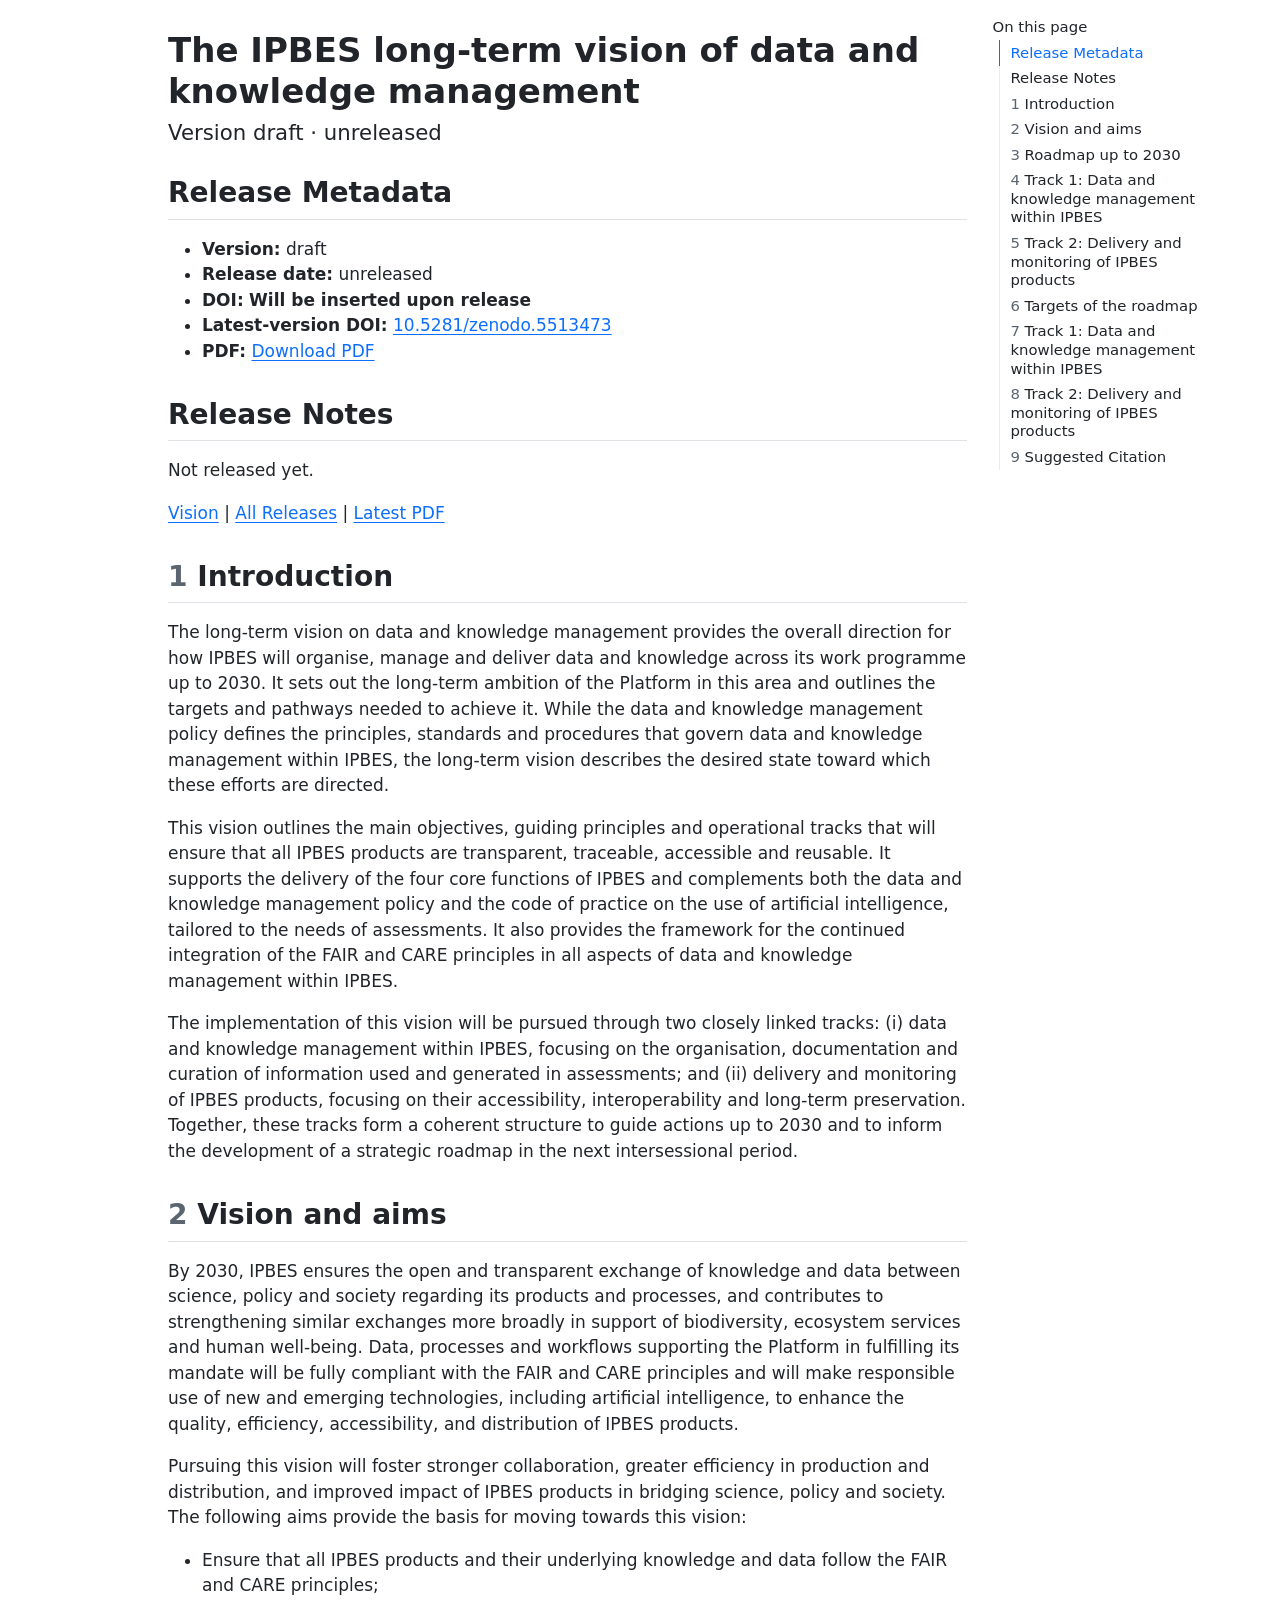
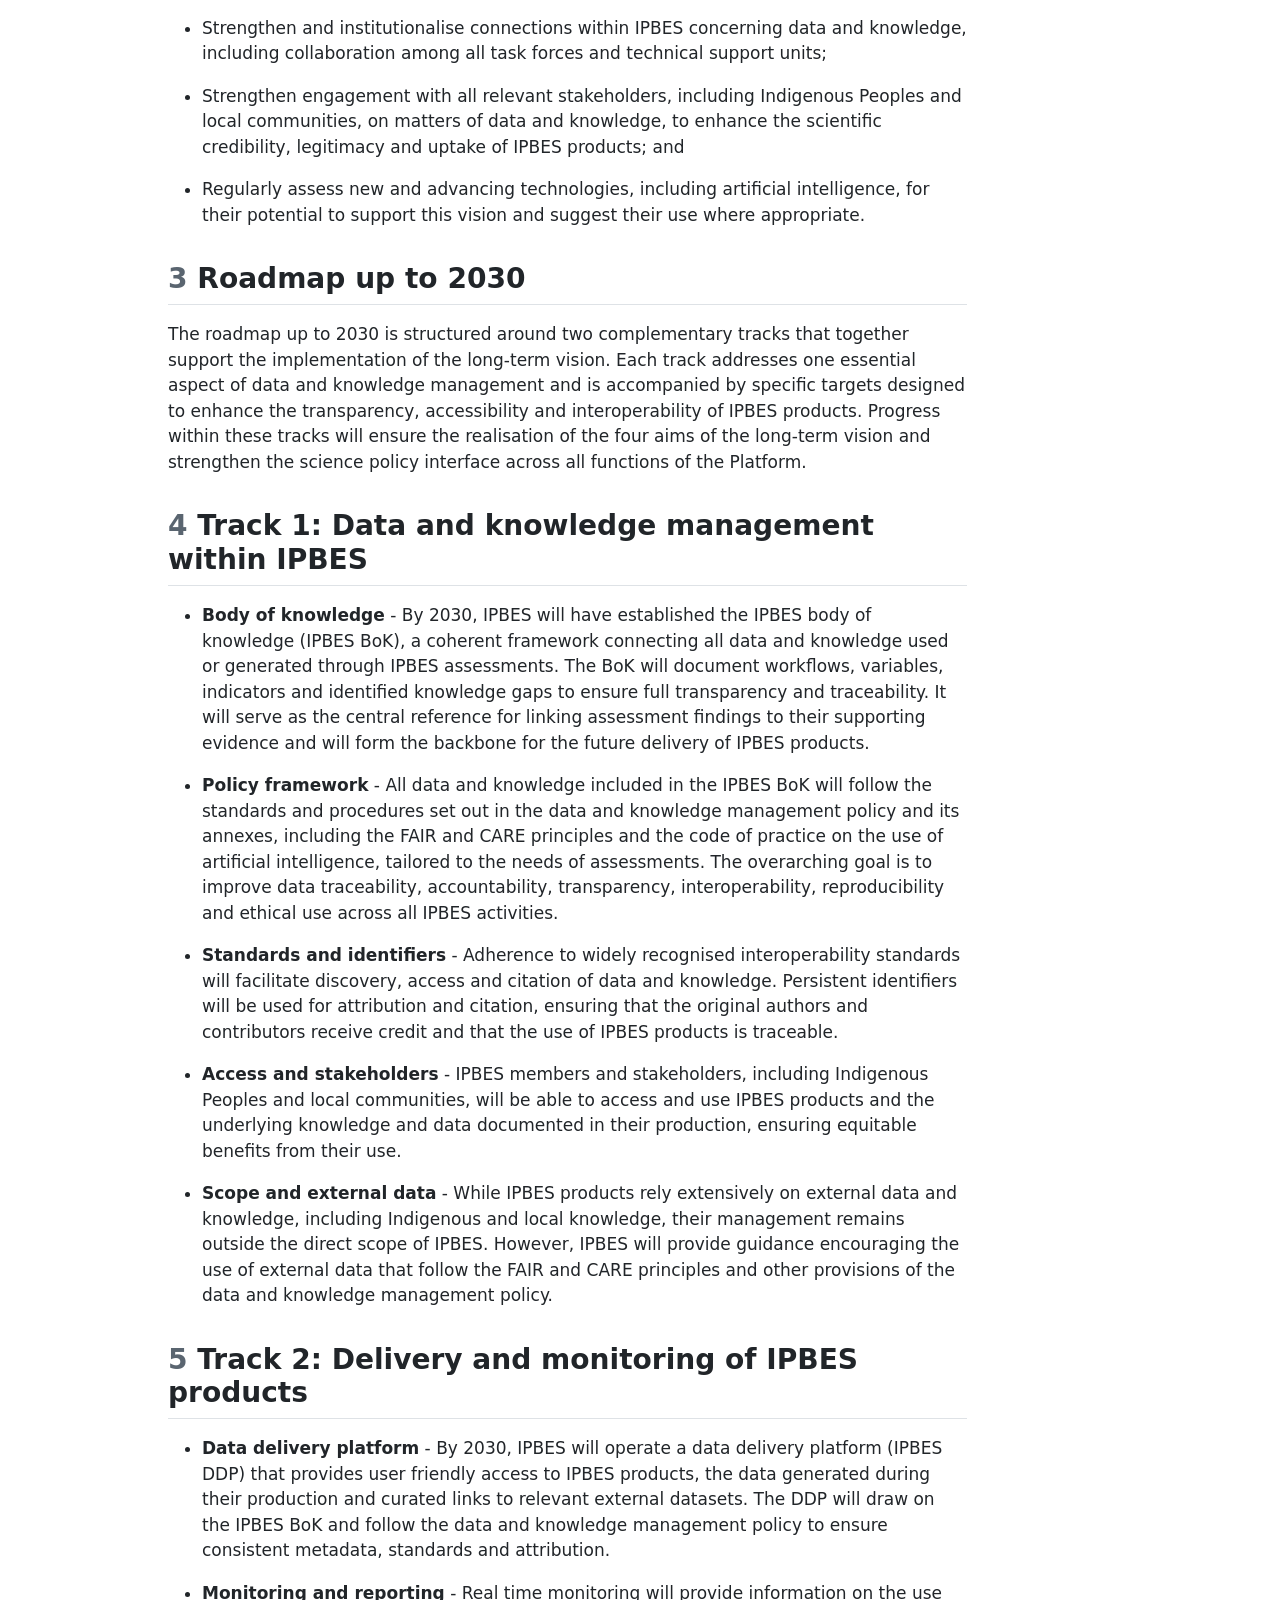
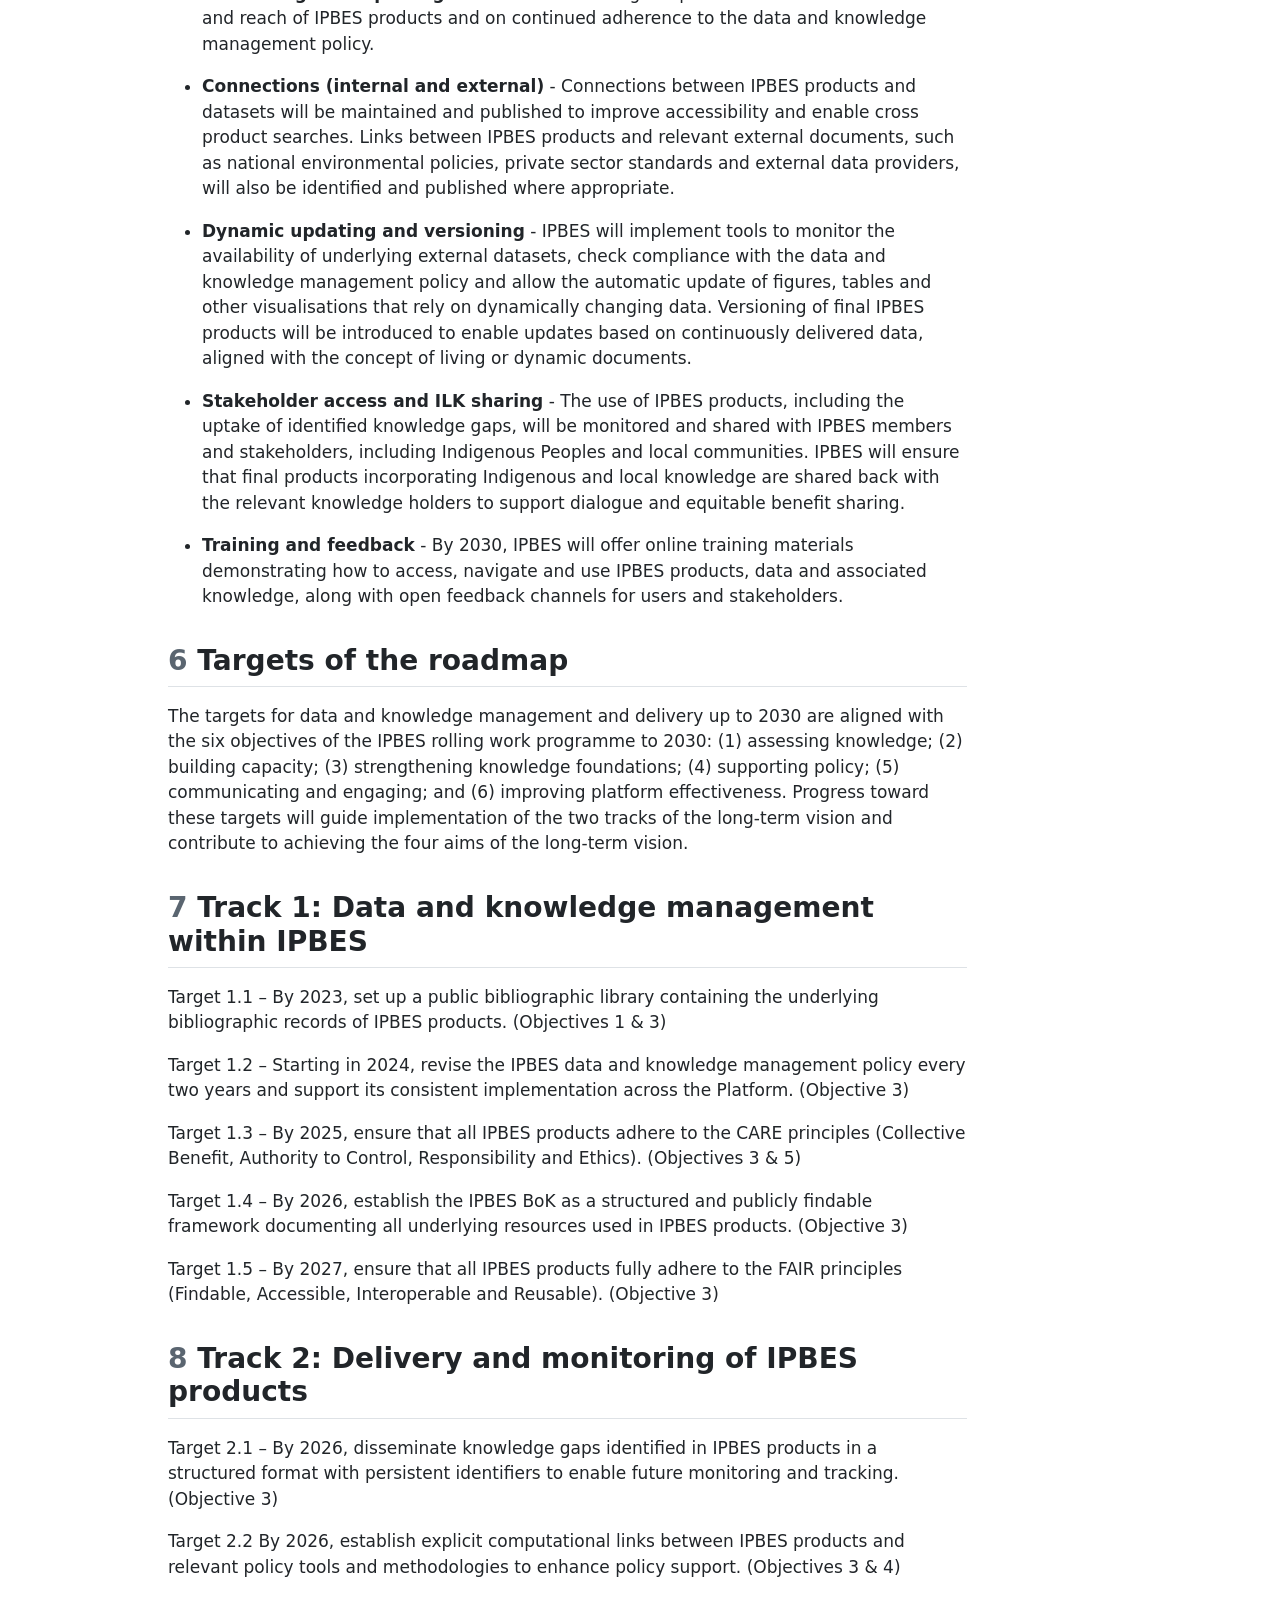
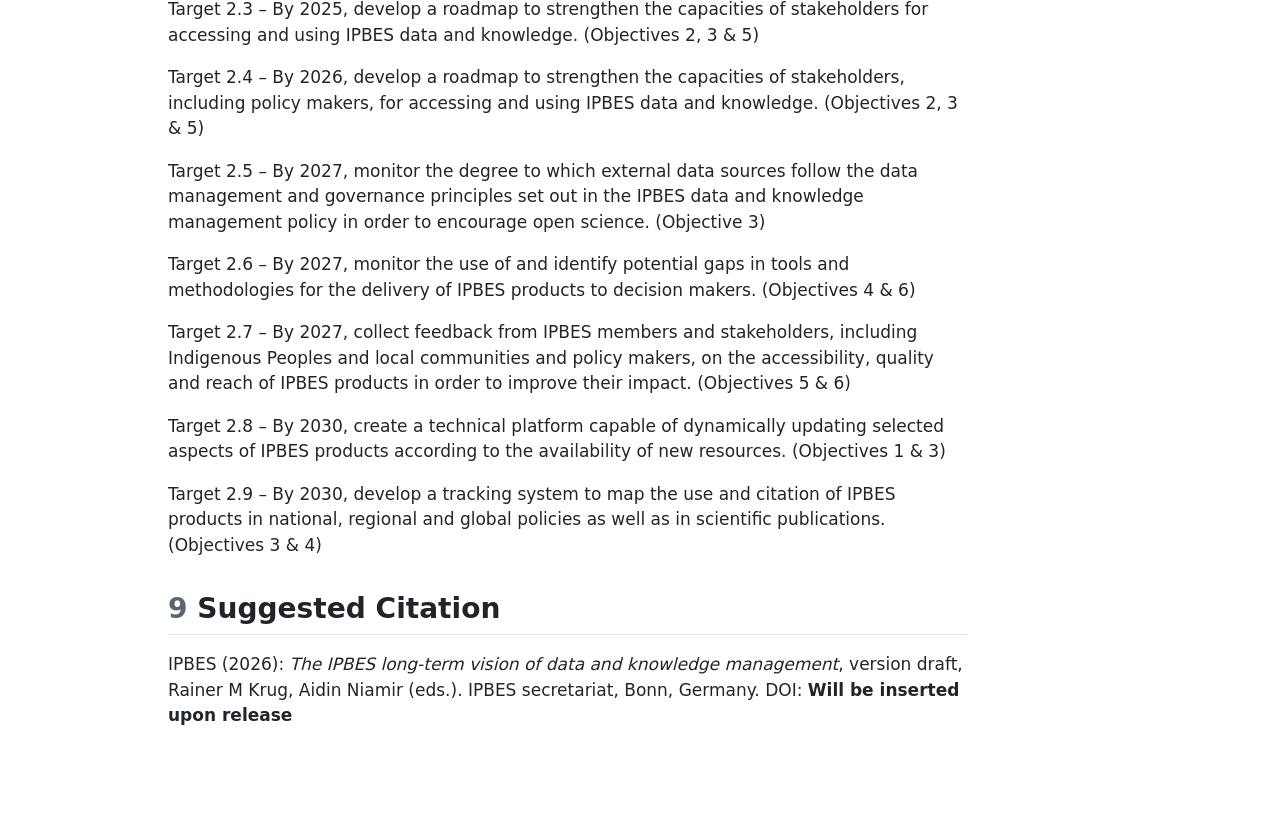
==== commit 952ce5f7: "Replace test 1.1 site with the current draft (no version, no DOI); keep /admin/ and /preview/" ====
--- a/index.html
+++ b/index.html
@@ -2,17 +2,23 @@
 <html xmlns="http://www.w3.org/1999/xhtml" lang="en" xml:lang="en"><head>
 
 <meta charset="utf-8">
-<meta name="generator" content="quarto-1.8.27">
+<meta name="generator" content="quarto-1.10.19">
 
 <meta name="viewport" content="width=device-width, initial-scale=1.0, user-scalable=yes">
 
 
 <title>The IPBES long-term vision of data and knowledge management – IPBES Data Management Vision</title>
 <style>
-code{white-space: pre-wrap;}
+/* Default styles provided by pandoc.
+** See https://pandoc.org/MANUAL.html#variables-for-html for config info.
+*/
 span.smallcaps{font-variant: small-caps;}
-div.columns{display: flex; gap: min(4vw, 1.5em);}
-div.column{flex: auto; overflow-x: auto;}
+div.columns{display: flex; gap: 1.5em;}
+div.column{flex: auto;}
+@media screen {
+div.columns{gap: min(4vw, 1.5em);}
+div.column{overflow-x: auto;}
+}
 div.hanging-indent{margin-left: 1.5em; text-indent: -1.5em;}
 ul.task-list{list-style: none;}
 ul.task-list li input[type="checkbox"] {
@@ -31,15 +37,14 @@
 <meta name="quarto:offset" content="./">
 <script src="site_libs/quarto-html/quarto.js" type="module"></script>
 <script src="site_libs/quarto-html/tabsets/tabsets.js" type="module"></script>
-<script src="site_libs/quarto-html/axe/axe-check.js" type="module"></script>
 <script src="site_libs/quarto-html/popper.min.js"></script>
 <script src="site_libs/quarto-html/tippy.umd.min.js"></script>
 <script src="site_libs/quarto-html/anchor.min.js"></script>
 <link href="site_libs/quarto-html/tippy.css" rel="stylesheet">
-<link href="site_libs/quarto-html/quarto-syntax-highlighting-ed96de9b727972fe78a7b5d16c58bf87.css" rel="stylesheet" id="quarto-text-highlighting-styles">
+<link href="site_libs/quarto-html/quarto-syntax-highlighting-bf27225e3a48a9273f3daa8f8e829971.css" rel="stylesheet" id="quarto-text-highlighting-styles">
 <script src="site_libs/bootstrap/bootstrap.min.js"></script>
 <link href="site_libs/bootstrap/bootstrap-icons.css" rel="stylesheet">
-<link href="site_libs/bootstrap/bootstrap-9195fa1a9c736cb8c2994c5df3058328.min.css" rel="stylesheet" append-hash="true" id="quarto-bootstrap" data-mode="light">
+<link href="site_libs/bootstrap/bootstrap-ba8f7c244c1f50cbf6c6a3aa3874339a.min.css" rel="stylesheet" append-hash="true" id="quarto-bootstrap" data-mode="light">
 <script id="quarto-search-options" type="application/json">{
   "location": "sidebar",
   "copy-button": false,
@@ -103,7 +108,7 @@
 <header id="title-block-header" class="quarto-title-block default">
 <div class="quarto-title">
 <h1 class="title">The IPBES long-term vision of data and knowledge management</h1>
-<p class="subtitle lead">Version 1.1 · April 2022</p>
+<p class="subtitle lead">Version draft · unreleased</p>
 </div>
 
 
@@ -124,21 +129,16 @@
 <section id="release-metadata" class="level2 unnumbered">
 <h2 class="unnumbered anchored" data-anchor-id="release-metadata">Release Metadata</h2>
 <ul>
-<li><strong>Version:</strong> 1.1</li>
-<li><strong>Release date:</strong> April 2022</li>
-<li><strong>DOI:</strong> <a href="https://doi.org/10.5281/zenodo.472294">10.5281/zenodo.472294</a></li>
-<li><strong>Latest-version DOI:</strong> <a href="https://doi.org/10.5072/zenodo.472195">10.5072/zenodo.472195</a></li>
-<li><strong>PDF:</strong> <a href="assets/IPBES-Data-Management-Vision-latest.pdf" target="_blank" rel="noopener noreferrer">Download latest PDF</a></li>
+<li><strong>Version:</strong> draft</li>
+<li><strong>Release date:</strong> unreleased</li>
+<li><strong>DOI:</strong> <strong>Will be inserted upon release</strong></li>
+<li><strong>Latest-version DOI:</strong> <a href="https://doi.org/10.5281/zenodo.5513473">10.5281/zenodo.5513473</a></li>
+<li><strong>PDF:</strong> <a href="assets/IPBES-Data-Management-Vision-latest.pdf" target="_blank" rel="noopener noreferrer">Download PDF</a></li>
 </ul>
 </section>
 <section id="release-notes" class="level2 unnumbered">
 <h2 class="unnumbered anchored" data-anchor-id="release-notes">Release Notes</h2>
-<ul>
-<li>This is a test release</li>
-<li>Initial living-document baseline established.</li>
-<li>YAML-driven track generation removed in favor of a single-source document.</li>
-<li>Rendering switched to Quarto website defaults with <code>_site</code> output.</li>
-</ul>
+<p>Not released yet.</p>
 <p>
 <a href="index.html">Vision</a> | <a href="older-releases.html">All Releases</a> | <a href="assets/IPBES-Data-Management-Vision-latest.pdf" target="_blank" rel="noopener noreferrer">Latest PDF</a>
 </p>
@@ -212,7 +212,7 @@
 </section>
 <section id="suggested-citation" class="level2" data-number="9">
 <h2 data-number="9" class="anchored" data-anchor-id="suggested-citation"><span class="header-section-number">9</span> Suggested Citation</h2>
-<p>IPBES (Apri): <em>The IPBES long-term vision of data and knowledge management</em>, version 1.1, Rainer M Krug, Aidin Niamir (eds.). IPBES secretariat, Bonn, Germany. DOI: <a href="https://doi.org/10.5281/zenodo.472294" class="uri">https://doi.org/10.5281/zenodo.472294</a></p>
+<p>IPBES (2026): <em>The IPBES long-term vision of data and knowledge management</em>, version draft, Rainer M Krug, Aidin Niamir (eds.). IPBES secretariat, Bonn, Germany. DOI: <strong>Will be inserted upon release</strong></p>
 
 
 </section>
--- a/site_libs/quarto-html/quarto-syntax-highlighting-bf27225e3a48a9273f3daa8f8e829971.css
+++ b/site_libs/quarto-html/quarto-syntax-highlighting-bf27225e3a48a9273f3daa8f8e829971.css
@@ -0,0 +1,236 @@
+/* quarto syntax highlight colors */
+:root {
+  --quarto-hl-ot-color: #003B4F;
+  --quarto-hl-at-color: #657422;
+  --quarto-hl-ss-color: #20794D;
+  --quarto-hl-an-color: #5E5E5E;
+  --quarto-hl-fu-color: #4758AB;
+  --quarto-hl-st-color: #20794D;
+  --quarto-hl-cf-color: #003B4F;
+  --quarto-hl-op-color: #5E5E5E;
+  --quarto-hl-er-color: #AD0000;
+  --quarto-hl-bn-color: #AD0000;
+  --quarto-hl-al-color: #AD0000;
+  --quarto-hl-va-color: #111111;
+  --quarto-hl-bu-color: inherit;
+  --quarto-hl-ex-color: inherit;
+  --quarto-hl-pp-color: #AD0000;
+  --quarto-hl-in-color: #5E5E5E;
+  --quarto-hl-vs-color: #20794D;
+  --quarto-hl-wa-color: #5E5E5E;
+  --quarto-hl-do-color: #5E5E5E;
+  --quarto-hl-im-color: #00769E;
+  --quarto-hl-ch-color: #20794D;
+  --quarto-hl-dt-color: #AD0000;
+  --quarto-hl-fl-color: #AD0000;
+  --quarto-hl-co-color: #5E5E5E;
+  --quarto-hl-cv-color: #5E5E5E;
+  --quarto-hl-cn-color: #8f5902;
+  --quarto-hl-sc-color: #5E5E5E;
+  --quarto-hl-dv-color: #AD0000;
+  --quarto-hl-kw-color: #003B4F;
+}
+
+/* other quarto variables */
+:root {
+  --quarto-font-monospace: SFMono-Regular, Menlo, Monaco, Consolas, "Liberation Mono", "Courier New", monospace;
+}
+
+/* syntax highlight based on Pandoc's rules */
+pre > code.sourceCode > span {
+  color: #003B4F;
+}
+
+code.sourceCode > span {
+  color: #003B4F;
+}
+
+div.sourceCode,
+div.sourceCode pre.sourceCode {
+  color: #003B4F;
+}
+
+/* Normal */
+code span {
+  color: #003B4F;
+}
+
+/* Alert */
+code span.al {
+  color: #AD0000;
+  font-style: inherit;
+}
+
+/* Annotation */
+code span.an {
+  color: #5E5E5E;
+  font-style: inherit;
+}
+
+/* Attribute */
+code span.at {
+  color: #657422;
+  font-style: inherit;
+}
+
+/* BaseN */
+code span.bn {
+  color: #AD0000;
+  font-style: inherit;
+}
+
+/* BuiltIn */
+code span.bu {
+  font-style: inherit;
+}
+
+/* ControlFlow */
+code span.cf {
+  color: #003B4F;
+  font-weight: bold;
+  font-style: inherit;
+}
+
+/* Char */
+code span.ch {
+  color: #20794D;
+  font-style: inherit;
+}
+
+/* Constant */
+code span.cn {
+  color: #8f5902;
+  font-style: inherit;
+}
+
+/* Comment */
+code span.co {
+  color: #5E5E5E;
+  font-style: inherit;
+}
+
+/* CommentVar */
+code span.cv {
+  color: #5E5E5E;
+  font-style: italic;
+}
+
+/* Documentation */
+code span.do {
+  color: #5E5E5E;
+  font-style: italic;
+}
+
+/* DataType */
+code span.dt {
+  color: #AD0000;
+  font-style: inherit;
+}
+
+/* DecVal */
+code span.dv {
+  color: #AD0000;
+  font-style: inherit;
+}
+
+/* Error */
+code span.er {
+  color: #AD0000;
+  font-style: inherit;
+}
+
+/* Extension */
+code span.ex {
+  font-style: inherit;
+}
+
+/* Float */
+code span.fl {
+  color: #AD0000;
+  font-style: inherit;
+}
+
+/* Function */
+code span.fu {
+  color: #4758AB;
+  font-style: inherit;
+}
+
+/* Import */
+code span.im {
+  color: #00769E;
+  font-style: inherit;
+}
+
+/* Information */
+code span.in {
+  color: #5E5E5E;
+  font-style: inherit;
+}
+
+/* Keyword */
+code span.kw {
+  color: #003B4F;
+  font-weight: bold;
+  font-style: inherit;
+}
+
+/* Operator */
+code span.op {
+  color: #5E5E5E;
+  font-style: inherit;
+}
+
+/* Other */
+code span.ot {
+  color: #003B4F;
+  font-style: inherit;
+}
+
+/* Preprocessor */
+code span.pp {
+  color: #AD0000;
+  font-style: inherit;
+}
+
+/* SpecialChar */
+code span.sc {
+  color: #5E5E5E;
+  font-style: inherit;
+}
+
+/* SpecialString */
+code span.ss {
+  color: #20794D;
+  font-style: inherit;
+}
+
+/* String */
+code span.st {
+  color: #20794D;
+  font-style: inherit;
+}
+
+/* Variable */
+code span.va {
+  color: #111111;
+  font-style: inherit;
+}
+
+/* VerbatimString */
+code span.vs {
+  color: #20794D;
+  font-style: inherit;
+}
+
+/* Warning */
+code span.wa {
+  color: #5E5E5E;
+  font-style: italic;
+}
+
+.prevent-inlining {
+  content: "</";
+}
+
+/*# sourceMappingURL=8be38f48d34c45af72792cbd699585e7.css.map */
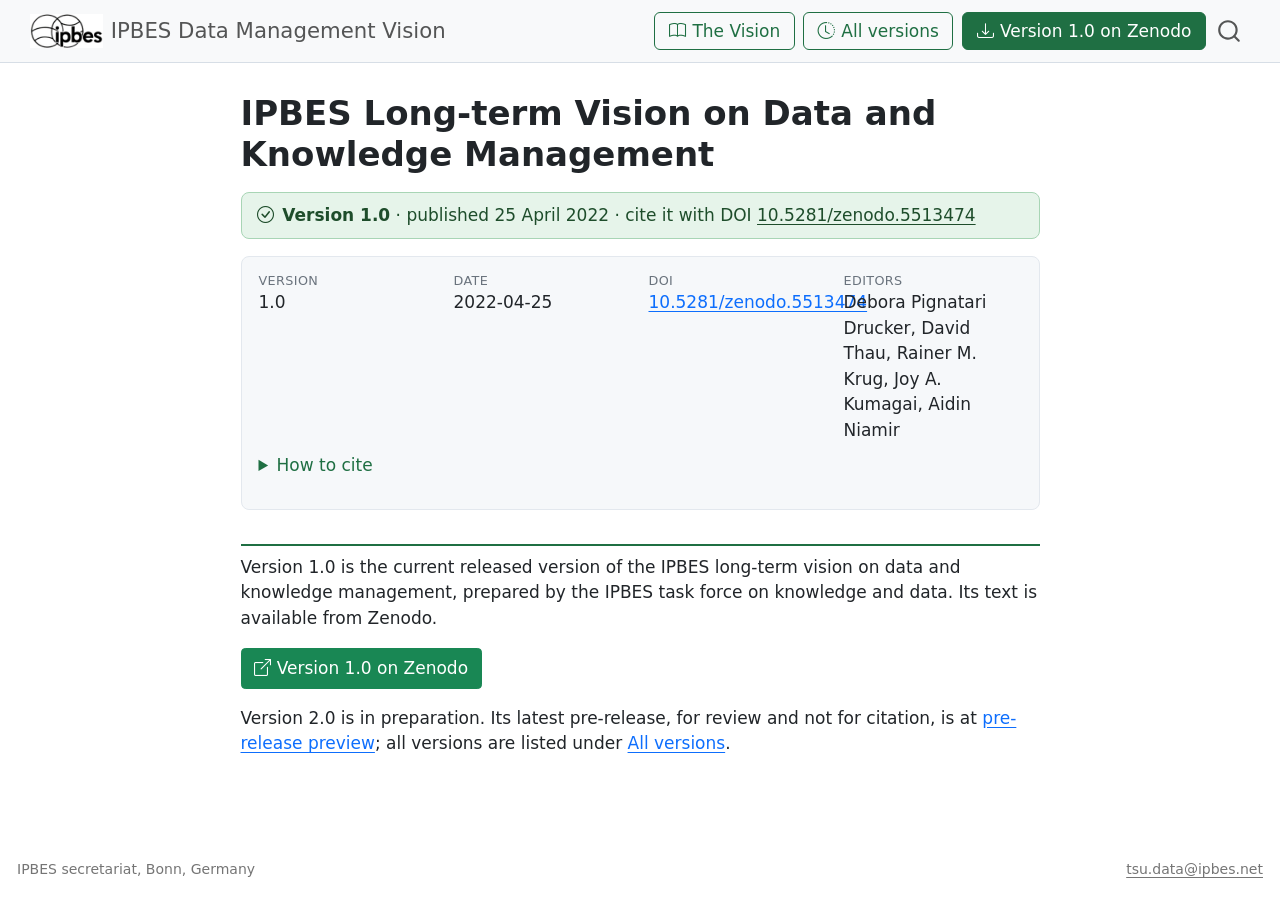
==== commit 7b0a0584: "Main site: version 1.0 start page (link to Zenodo) with the new navigation; keep /admin/ and /previe" ====
--- a/index.html
+++ b/index.html
@@ -7,7 +7,7 @@
 <meta name="viewport" content="width=device-width, initial-scale=1.0, user-scalable=yes">
 
 
-<title>The IPBES long-term vision of data and knowledge management – IPBES Data Management Vision</title>
+<title>IPBES Long-term Vision on Data and Knowledge Management – IPBES Data Management Vision</title>
 <style>
 /* Default styles provided by pandoc.
 ** See https://pandoc.org/MANUAL.html#variables-for-html for config info.
@@ -30,6 +30,7 @@
 
 
 <script src="site_libs/quarto-nav/quarto-nav.js"></script>
+<script src="site_libs/quarto-nav/headroom.min.js"></script>
 <script src="site_libs/clipboard/clipboard.min.js"></script>
 <script src="site_libs/quarto-search/autocomplete.umd.js"></script>
 <script src="site_libs/quarto-search/fuse.min.js"></script>
@@ -44,13 +45,13 @@
 <link href="site_libs/quarto-html/quarto-syntax-highlighting-bf27225e3a48a9273f3daa8f8e829971.css" rel="stylesheet" id="quarto-text-highlighting-styles">
 <script src="site_libs/bootstrap/bootstrap.min.js"></script>
 <link href="site_libs/bootstrap/bootstrap-icons.css" rel="stylesheet">
-<link href="site_libs/bootstrap/bootstrap-ba8f7c244c1f50cbf6c6a3aa3874339a.min.css" rel="stylesheet" append-hash="true" id="quarto-bootstrap" data-mode="light">
+<link href="site_libs/bootstrap/bootstrap-7483f8627d4f1600aaea63c08191c6f4.min.css" rel="stylesheet" append-hash="true" id="quarto-bootstrap" data-mode="light">
 <script id="quarto-search-options" type="application/json">{
-  "location": "sidebar",
+  "location": "navbar",
   "copy-button": false,
   "collapse-after": 3,
-  "panel-placement": "start",
-  "type": "textbox",
+  "panel-placement": "end",
+  "type": "overlay",
   "limit": 50,
   "keyboard-shortcut": [
     "f",
@@ -74,41 +75,63 @@
 }</script>
 
 
+<link rel="stylesheet" href="styles.css">
 </head>
 
-<body class="quarto-light">
+<body class="nav-fixed fullcontent quarto-light">
 
 <div id="quarto-search-results"></div>
+  <header id="quarto-header" class="headroom fixed-top">
+    <nav class="navbar navbar-expand-lg " data-bs-theme="dark">
+      <div class="navbar-container container-fluid">
+      <div class="navbar-brand-container mx-auto">
+    <a href="./index.html" class="navbar-brand navbar-brand-logo">
+    <img src="./logos/ipbes.png" alt="IPBES" class="navbar-logo light-content">
+    <img src="./logos/ipbes.png" alt="IPBES" class="navbar-logo dark-content">
+    </a>
+    <a class="navbar-brand" href="./index.html">
+    <span class="navbar-title">IPBES Data Management Vision</span>
+    </a>
+  </div>
+            <div id="quarto-search" class="" title="Search"></div>
+          <button class="navbar-toggler" type="button" data-bs-toggle="collapse" data-bs-target="#navbarCollapse" aria-controls="navbarCollapse" role="menu" aria-expanded="false" aria-label="Toggle navigation" onclick="if (window.quartoToggleHeadroom) { window.quartoToggleHeadroom(); }">
+  <span class="navbar-toggler-icon"></span>
+</button>
+          <div class="collapse navbar-collapse" id="navbarCollapse">
+            <ul class="navbar-nav navbar-nav-scroll ms-auto">
+  <li class="nav-item">
+    <a class="nav-link" href="./index.html"> <i class="bi bi-book" role="img">
+</i> 
+<span class="menu-text">The Vision</span></a>
+  </li>  
+  <li class="nav-item">
+    <a class="nav-link" href="./older-releases.html"> <i class="bi bi-clock-history" role="img">
+</i> 
+<span class="menu-text">All versions</span></a>
+  </li>  
+  <li class="nav-item">
+    <a class="nav-link" href="./assets/IPBES-Data-Management-Vision-latest.pdf" target="_blank"> <i class="bi bi-download" role="img">
+</i> 
+<span class="menu-text">Download PDF</span></a>
+  </li>  
+</ul>
+          </div> <!-- /navcollapse -->
+            <div class="quarto-navbar-tools">
+</div>
+      </div> <!-- /container-fluid -->
+    </nav>
+</header>
 <!-- content -->
-<div id="quarto-content" class="quarto-container page-columns page-rows-contents page-layout-article">
+<div id="quarto-content" class="quarto-container page-columns page-rows-contents page-layout-article page-navbar">
 <!-- sidebar -->
 <!-- margin-sidebar -->
-    <div id="quarto-margin-sidebar" class="sidebar margin-sidebar">
-        <nav id="TOC" role="doc-toc" class="toc-active">
-    <h2 id="toc-title">On this page</h2>
-   
-  <ul>
-  <li><a href="#release-metadata" id="toc-release-metadata" class="nav-link active" data-scroll-target="#release-metadata">Release Metadata</a></li>
-  <li><a href="#release-notes" id="toc-release-notes" class="nav-link" data-scroll-target="#release-notes">Release Notes</a></li>
-  <li><a href="#introduction" id="toc-introduction" class="nav-link" data-scroll-target="#introduction"><span class="header-section-number">1</span> Introduction</a></li>
-  <li><a href="#vision-and-aims" id="toc-vision-and-aims" class="nav-link" data-scroll-target="#vision-and-aims"><span class="header-section-number">2</span> Vision and aims</a></li>
-  <li><a href="#roadmap-up-to-2030" id="toc-roadmap-up-to-2030" class="nav-link" data-scroll-target="#roadmap-up-to-2030"><span class="header-section-number">3</span> Roadmap up to 2030</a></li>
-  <li><a href="#track-1-data-and-knowledge-management-within-ipbes" id="toc-track-1-data-and-knowledge-management-within-ipbes" class="nav-link" data-scroll-target="#track-1-data-and-knowledge-management-within-ipbes"><span class="header-section-number">4</span> Track 1: Data and knowledge management within IPBES</a></li>
-  <li><a href="#track-2-delivery-and-monitoring-of-ipbes-products" id="toc-track-2-delivery-and-monitoring-of-ipbes-products" class="nav-link" data-scroll-target="#track-2-delivery-and-monitoring-of-ipbes-products"><span class="header-section-number">5</span> Track 2: Delivery and monitoring of IPBES products</a></li>
-  <li><a href="#targets-of-the-roadmap" id="toc-targets-of-the-roadmap" class="nav-link" data-scroll-target="#targets-of-the-roadmap"><span class="header-section-number">6</span> Targets of the roadmap</a></li>
-  <li><a href="#track-1-data-and-knowledge-management-within-ipbes-1" id="toc-track-1-data-and-knowledge-management-within-ipbes-1" class="nav-link" data-scroll-target="#track-1-data-and-knowledge-management-within-ipbes-1"><span class="header-section-number">7</span> Track 1: Data and knowledge management within IPBES</a></li>
-  <li><a href="#track-2-delivery-and-monitoring-of-ipbes-products-1" id="toc-track-2-delivery-and-monitoring-of-ipbes-products-1" class="nav-link" data-scroll-target="#track-2-delivery-and-monitoring-of-ipbes-products-1"><span class="header-section-number">8</span> Track 2: Delivery and monitoring of IPBES products</a></li>
-  <li><a href="#suggested-citation" id="toc-suggested-citation" class="nav-link" data-scroll-target="#suggested-citation"><span class="header-section-number">9</span> Suggested Citation</a></li>
-  </ul>
-</nav>
-    </div>
+    
 <!-- main -->
 <main class="content" id="quarto-document-content">
 
 <header id="title-block-header" class="quarto-title-block default">
 <div class="quarto-title">
-<h1 class="title">The IPBES long-term vision of data and knowledge management</h1>
-<p class="subtitle lead">Version draft · unreleased</p>
+<h1 class="title">IPBES Long-term Vision on Data and Knowledge Management</h1>
 </div>
 
 
@@ -125,99 +148,40 @@
 </header>
 
 
-<div style="page-break-after: always;"></div>
-<section id="release-metadata" class="level2 unnumbered">
-<h2 class="unnumbered anchored" data-anchor-id="release-metadata">Release Metadata</h2>
-<ul>
-<li><strong>Version:</strong> draft</li>
-<li><strong>Release date:</strong> unreleased</li>
-<li><strong>DOI:</strong> <strong>Will be inserted upon release</strong></li>
-<li><strong>Latest-version DOI:</strong> <a href="https://doi.org/10.5281/zenodo.5513473">10.5281/zenodo.5513473</a></li>
-<li><strong>PDF:</strong> <a href="assets/IPBES-Data-Management-Vision-latest.pdf" target="_blank" rel="noopener noreferrer">Download PDF</a></li>
-</ul>
-</section>
-<section id="release-notes" class="level2 unnumbered">
-<h2 class="unnumbered anchored" data-anchor-id="release-notes">Release Notes</h2>
-<p>Not released yet.</p>
-<p>
-<a href="index.html">Vision</a> | <a href="older-releases.html">All Releases</a> | <a href="assets/IPBES-Data-Management-Vision-latest.pdf" target="_blank" rel="noopener noreferrer">Latest PDF</a>
-</p>
-<div style="page-break-after: always;"></div>
-</section>
-<section id="introduction" class="level2" data-number="1">
-<h2 data-number="1" class="anchored" data-anchor-id="introduction"><span class="header-section-number">1</span> Introduction</h2>
-<p>The long-term vision on data and knowledge management provides the overall direction for how IPBES will organise, manage and deliver data and knowledge across its work programme up to 2030. It sets out the long-term ambition of the Platform in this area and outlines the targets and pathways needed to achieve it. While the data and knowledge management policy defines the principles, standards and procedures that govern data and knowledge management within IPBES, the long-term vision describes the desired state toward which these efforts are directed.</p>
-<p>This vision outlines the main objectives, guiding principles and operational tracks that will ensure that all IPBES products are transparent, traceable, accessible and reusable. It supports the delivery of the four core functions of IPBES and complements both the data and knowledge management policy and the code of practice on the use of artificial intelligence, tailored to the needs of assessments. It also provides the framework for the continued integration of the FAIR and CARE principles in all aspects of data and knowledge management within IPBES.</p>
-<p>The implementation of this vision will be pursued through two closely linked tracks: (i) data and knowledge management within IPBES, focusing on the organisation, documentation and curation of information used and generated in assessments; and (ii) delivery and monitoring of IPBES products, focusing on their accessibility, interoperability and long-term preservation. Together, these tracks form a coherent structure to guide actions up to 2030 and to inform the development of a strategic roadmap in the next intersessional period.</p>
-</section>
-<section id="vision-and-aims" class="level2" data-number="2">
-<h2 data-number="2" class="anchored" data-anchor-id="vision-and-aims"><span class="header-section-number">2</span> Vision and aims</h2>
-<p>By 2030, IPBES ensures the open and transparent exchange of knowledge and data between science, policy and society regarding its products and processes, and contributes to strengthening similar exchanges more broadly in support of biodiversity, ecosystem services and human well-being. Data, processes and workflows supporting the Platform in fulfilling its mandate will be fully compliant with the FAIR and CARE principles and will make responsible use of new and emerging technologies, including artificial intelligence, to enhance the quality, efficiency, accessibility, and distribution of IPBES products.</p>
-<p>Pursuing this vision will foster stronger collaboration, greater efficiency in production and distribution, and improved impact of IPBES products in bridging science, policy and society. The following aims provide the basis for moving towards this vision:</p>
-<ul>
-<li><p>Ensure that all IPBES products and their underlying knowledge and data follow the FAIR and CARE principles;</p></li>
-<li><p>Strengthen and institutionalise connections within IPBES concerning data and knowledge, including collaboration among all task forces and technical support units;</p></li>
-<li><p>Strengthen engagement with all relevant stakeholders, including Indigenous Peoples and local communities, on matters of data and knowledge, to enhance the scientific credibility, legitimacy and uptake of IPBES products; and</p></li>
-<li><p>Regularly assess new and advancing technologies, including artificial intelligence, for their potential to support this vision and suggest their use where appropriate.</p></li>
-</ul>
-</section>
-<section id="roadmap-up-to-2030" class="level2" data-number="3">
-<h2 data-number="3" class="anchored" data-anchor-id="roadmap-up-to-2030"><span class="header-section-number">3</span> Roadmap up to 2030</h2>
-<p>The roadmap up to 2030 is structured around two complementary tracks that together support the implementation of the long-term vision. Each track addresses one essential aspect of data and knowledge management and is accompanied by specific targets designed to enhance the transparency, accessibility and interoperability of IPBES products. Progress within these tracks will ensure the realisation of the four aims of the long-term vision and strengthen the science policy interface across all functions of the Platform.</p>
-</section>
-<section id="track-1-data-and-knowledge-management-within-ipbes" class="level2" data-number="4">
-<h2 data-number="4" class="anchored" data-anchor-id="track-1-data-and-knowledge-management-within-ipbes"><span class="header-section-number">4</span> Track 1: Data and knowledge management within IPBES</h2>
-<ul>
-<li><p><strong>Body of knowledge</strong> - By 2030, IPBES will have established the IPBES body of knowledge (IPBES BoK), a coherent framework connecting all data and knowledge used or generated through IPBES assessments. The BoK will document workflows, variables, indicators and identified knowledge gaps to ensure full transparency and traceability. It will serve as the central reference for linking assessment findings to their supporting evidence and will form the backbone for the future delivery of IPBES products.</p></li>
-<li><p><strong>Policy framework</strong> - All data and knowledge included in the IPBES BoK will follow the standards and procedures set out in the data and knowledge management policy and its annexes, including the FAIR and CARE principles and the code of practice on the use of artificial intelligence, tailored to the needs of assessments. The overarching goal is to improve data traceability, accountability, transparency, interoperability, reproducibility and ethical use across all IPBES activities.</p></li>
-<li><p><strong>Standards and identifiers</strong> - Adherence to widely recognised interoperability standards will facilitate discovery, access and citation of data and knowledge. Persistent identifiers will be used for attribution and citation, ensuring that the original authors and contributors receive credit and that the use of IPBES products is traceable.</p></li>
-<li><p><strong>Access and stakeholders</strong> - IPBES members and stakeholders, including Indigenous Peoples and local communities, will be able to access and use IPBES products and the underlying knowledge and data documented in their production, ensuring equitable benefits from their use.</p></li>
-<li><p><strong>Scope and external data</strong> - While IPBES products rely extensively on external data and knowledge, including Indigenous and local knowledge, their management remains outside the direct scope of IPBES. However, IPBES will provide guidance encouraging the use of external data that follow the FAIR and CARE principles and other provisions of the data and knowledge management policy.</p></li>
-</ul>
-</section>
-<section id="track-2-delivery-and-monitoring-of-ipbes-products" class="level2" data-number="5">
-<h2 data-number="5" class="anchored" data-anchor-id="track-2-delivery-and-monitoring-of-ipbes-products"><span class="header-section-number">5</span> Track 2: Delivery and monitoring of IPBES products</h2>
-<ul>
-<li><p><strong>Data delivery platform</strong> - By 2030, IPBES will operate a data delivery platform (IPBES DDP) that provides user friendly access to IPBES products, the data generated during their production and curated links to relevant external datasets. The DDP will draw on the IPBES BoK and follow the data and knowledge management policy to ensure consistent metadata, standards and attribution.</p></li>
-<li><p><strong>Monitoring and reporting</strong> - Real time monitoring will provide information on the use and reach of IPBES products and on continued adherence to the data and knowledge management policy.</p></li>
-<li><p><strong>Connections (internal and external)</strong> - Connections between IPBES products and datasets will be maintained and published to improve accessibility and enable cross product searches. Links between IPBES products and relevant external documents, such as national environmental policies, private sector standards and external data providers, will also be identified and published where appropriate.</p></li>
-<li><p><strong>Dynamic updating and versioning</strong> - IPBES will implement tools to monitor the availability of underlying external datasets, check compliance with the data and knowledge management policy and allow the automatic update of figures, tables and other visualisations that rely on dynamically changing data. Versioning of final IPBES products will be introduced to enable updates based on continuously delivered data, aligned with the concept of living or dynamic documents.</p></li>
-<li><p><strong>Stakeholder access and ILK sharing</strong> - The use of IPBES products, including the uptake of identified knowledge gaps, will be monitored and shared with IPBES members and stakeholders, including Indigenous Peoples and local communities. IPBES will ensure that final products incorporating Indigenous and local knowledge are shared back with the relevant knowledge holders to support dialogue and equitable benefit sharing.</p></li>
-<li><p><strong>Training and feedback</strong> - By 2030, IPBES will offer online training materials demonstrating how to access, navigate and use IPBES products, data and associated knowledge, along with open feedback channels for users and stakeholders.</p></li>
-</ul>
-</section>
-<section id="targets-of-the-roadmap" class="level2" data-number="6">
-<h2 data-number="6" class="anchored" data-anchor-id="targets-of-the-roadmap"><span class="header-section-number">6</span> Targets of the roadmap</h2>
-<p>The targets for data and knowledge management and delivery up to 2030 are aligned with the six objectives of the IPBES rolling work programme to 2030: (1) assessing knowledge; (2) building capacity; (3) strengthening knowledge foundations; (4) supporting policy; (5) communicating and engaging; and (6) improving platform effectiveness. Progress toward these targets will guide implementation of the two tracks of the long-term vision and contribute to achieving the four aims of the long-term vision.</p>
-</section>
-<section id="track-1-data-and-knowledge-management-within-ipbes-1" class="level2" data-number="7">
-<h2 data-number="7" class="anchored" data-anchor-id="track-1-data-and-knowledge-management-within-ipbes-1"><span class="header-section-number">7</span> Track 1: Data and knowledge management within IPBES</h2>
-<p>Target 1.1 – By 2023, set up a public bibliographic library containing the underlying bibliographic records of IPBES products. (Objectives 1 &amp; 3)</p>
-<p>Target 1.2 – Starting in 2024, revise the IPBES data and knowledge management policy every two years and support its consistent implementation across the Platform. (Objective 3)</p>
-<p>Target 1.3 – By 2025, ensure that all IPBES products adhere to the CARE principles (Collective Benefit, Authority to Control, Responsibility and Ethics). (Objectives 3 &amp; 5)</p>
-<p>Target 1.4 – By 2026, establish the IPBES BoK as a structured and publicly findable framework documenting all underlying resources used in IPBES products. (Objective 3)</p>
-<p>Target 1.5 – By 2027, ensure that all IPBES products fully adhere to the FAIR principles (Findable, Accessible, Interoperable and Reusable). (Objective 3)</p>
-</section>
-<section id="track-2-delivery-and-monitoring-of-ipbes-products-1" class="level2" data-number="8">
-<h2 data-number="8" class="anchored" data-anchor-id="track-2-delivery-and-monitoring-of-ipbes-products-1"><span class="header-section-number">8</span> Track 2: Delivery and monitoring of IPBES products</h2>
-<p>Target 2.1 – By 2026, disseminate knowledge gaps identified in IPBES products in a structured format with persistent identifiers to enable future monitoring and tracking. (Objective 3)</p>
-<p>Target 2.2 By 2026, establish explicit computational links between IPBES products and relevant policy tools and methodologies to enhance policy support. (Objectives 3 &amp; 4)</p>
-<p>Target 2.3 – By 2025, develop a roadmap to strengthen the capacities of stakeholders for accessing and using IPBES data and knowledge. (Objectives 2, 3 &amp; 5)</p>
-<p>Target 2.4 – By 2026, develop a roadmap to strengthen the capacities of stakeholders, including policy makers, for accessing and using IPBES data and knowledge. (Objectives 2, 3 &amp; 5)</p>
-<p>Target 2.5 – By 2027, monitor the degree to which external data sources follow the data management and governance principles set out in the IPBES data and knowledge management policy in order to encourage open science. (Objective 3)</p>
-<p>Target 2.6 – By 2027, monitor the use of and identify potential gaps in tools and methodologies for the delivery of IPBES products to decision makers. (Objectives 4 &amp; 6)</p>
-<p>Target 2.7 – By 2027, collect feedback from IPBES members and stakeholders, including Indigenous Peoples and local communities and policy makers, on the accessibility, quality and reach of IPBES products in order to improve their impact. (Objectives 5 &amp; 6)</p>
-<p>Target 2.8 – By 2030, create a technical platform capable of dynamically updating selected aspects of IPBES products according to the availability of new resources. (Objectives 1 &amp; 3)</p>
-<p>Target 2.9 – By 2030, develop a tracking system to map the use and citation of IPBES products in national, regional and global policies as well as in scientific publications. (Objectives 3 &amp; 4)</p>
-</section>
-<section id="suggested-citation" class="level2" data-number="9">
-<h2 data-number="9" class="anchored" data-anchor-id="suggested-citation"><span class="header-section-number">9</span> Suggested Citation</h2>
-<p>IPBES (2026): <em>The IPBES long-term vision of data and knowledge management</em>, version draft, Rainer M Krug, Aidin Niamir (eds.). IPBES secretariat, Bonn, Germany. DOI: <strong>Will be inserted upon release</strong></p>
-
-
-</section>
+<div class="status-banner status-release"><i class="bi bi-check-circle"></i><span><b>Version 1.0</b> · published 25 April 2022 · cite it with DOI <a href="https://doi.org/10.5281/zenodo.5513474">10.5281/zenodo.5513474</a></span></div>
+
+<div class="version-card"><div class="facts">
+<div><div class="label">Version</div>1.0</div>
+<div><div class="label">Date</div>2022-04-25</div>
+<div><div class="label">DOI</div><a href="https://doi.org/10.5281/zenodo.5513474">10.5281/zenodo.5513474</a></div>
+<div><div class="label">Editors</div>Debora Pignatari Drucker, David Thau, Rainer M. Krug, Joy A. Kumagai, Aidin Niamir</div>
+</div>
+<details><summary>How to cite</summary><p>IPBES (2022): <i>IPBES Long-term Vision on Data and Knowledge Management</i> ver. 1.0, Drucker, D.P., Thau, D., Krug, R.M., Kumagai, J.A., and Niamir, A. (eds.). IPBES secretariat, Bonn, Germany. DOI: <a href="https://doi.org/10.5281/zenodo.5513474">10.5281/zenodo.5513474</a></p></details>
+</div>
+<div class="vision-start"></div>
+
+<p>Version 1.0 is the current released version of the IPBES long-term vision on data and knowledge management, prepared by the IPBES task force on knowledge and data. Its text is available from Zenodo.</p>
+
+<p><a class="btn btn-success" href="https://doi.org/10.5281/zenodo.5513474"><i class="bi bi-box-arrow-up-right"></i> Version 1.0 on Zenodo</a></p>
+
+<p>Version 2.0 is in preparation. Its latest pre-release, for review and not for citation, is at <a href="preview/">pre-release preview</a>; all versions are listed under <a href="older-releases.html">All versions</a>.</p>
+
+<script>
+// The text of 1.0 is only on Zenodo, so the header's PDF button leads there on this page.
+document.querySelectorAll('a[href$="IPBES-Data-Management-Vision-latest.pdf"]').forEach((a) => {
+  a.href = "https://doi.org/10.5281/zenodo.5513474";
+  a.lastChild.textContent = " Version 1.0 on Zenodo";
+});
+</script>
+
+
 
 </main> <!-- /main -->
+<script>
+// Hide the header's "Download PDF" button where this site has no PDF (e.g. the main site before 2.0).
+document.querySelectorAll('a[href$="IPBES-Data-Management-Vision-latest.pdf"]').forEach((a) =>
+  fetch(a.href, { method: "HEAD" }).then((r) => { if (!r.ok) a.closest("li").style.display = "none"; }).catch(() => {}));
+</script>
 <script id="quarto-html-after-body" type="application/javascript">
   window.document.addEventListener("DOMContentLoaded", function (event) {
     const icon = "";
@@ -619,6 +583,19 @@
   });
   </script>
 </div> <!-- /content -->
+<footer class="footer">
+  <div class="nav-footer">
+    <div class="nav-footer-left">
+<p>IPBES secretariat, Bonn, Germany</p>
+</div>   
+    <div class="nav-footer-center">
+      &nbsp;
+    </div>
+    <div class="nav-footer-right">
+<p><a href="mailto:tsu.data@ipbes.net">tsu.data@ipbes.net</a></p>
+</div>
+  </div>
+</footer>
 
 
 
--- a/styles.css
+++ b/styles.css
@@ -0,0 +1,25 @@
+/* Header bar: navigation links as buttons; the last one (Download PDF) is the main button. */
+.navbar { border-bottom: 1px solid #d7dee6; }
+.navbar .navbar-nav .nav-link { border: 1px solid #1f6f43; border-radius: 6px; color: #1f6f43; padding: 0.3rem 0.8rem;
+                                 margin-left: 0.5rem; }
+.navbar .navbar-nav .nav-link:hover, .navbar .navbar-nav .nav-link.active { background: #e8f2ec; }
+.navbar .navbar-nav .nav-item:last-child .nav-link { background: #1f6f43; color: #fff; }
+.navbar .navbar-nav .nav-item:last-child .nav-link:hover { background: #18583a; }
+.navbar-logo { max-height: 34px; }
+
+/* Status banner: what kind of version this page shows. */
+.status-banner { border-radius: 8px; padding: 0.6rem 0.9rem; margin: 0 0 1rem; display: flex; gap: 0.5rem;
+                 align-items: baseline; }
+.status-banner .bi { flex: none; }
+.status-release { background: #e6f4ea; color: #1e4d2b; border: 1px solid #a8d5b5; }
+.status-prerelease { background: #fff4d6; color: #6b4a00; border: 1px solid #f0d58a; }
+.status-draft { background: #f1f3f5; color: #3d4349; border: 1px solid #d7dee6; }
+.status-banner a { color: inherit; text-decoration: underline; }
+
+/* "About this version" card above the text. */
+.version-card { background: #f6f8fa; border: 1px solid #e3e8ee; border-radius: 8px; padding: 0.8rem 1rem; margin: 0 0 2rem; }
+.version-card .facts { display: grid; grid-template-columns: repeat(auto-fit, minmax(150px, 1fr)); gap: 0.5rem 1rem; }
+.version-card .label { font-size: 0.75rem; color: #6a737d; text-transform: uppercase; letter-spacing: 0.03em; }
+.version-card details { margin-top: 0.6rem; }
+.version-card summary { cursor: pointer; color: #1f6f43; }
+.vision-start { border-top: 2px solid #1f6f43; padding-top: 0.5rem; }
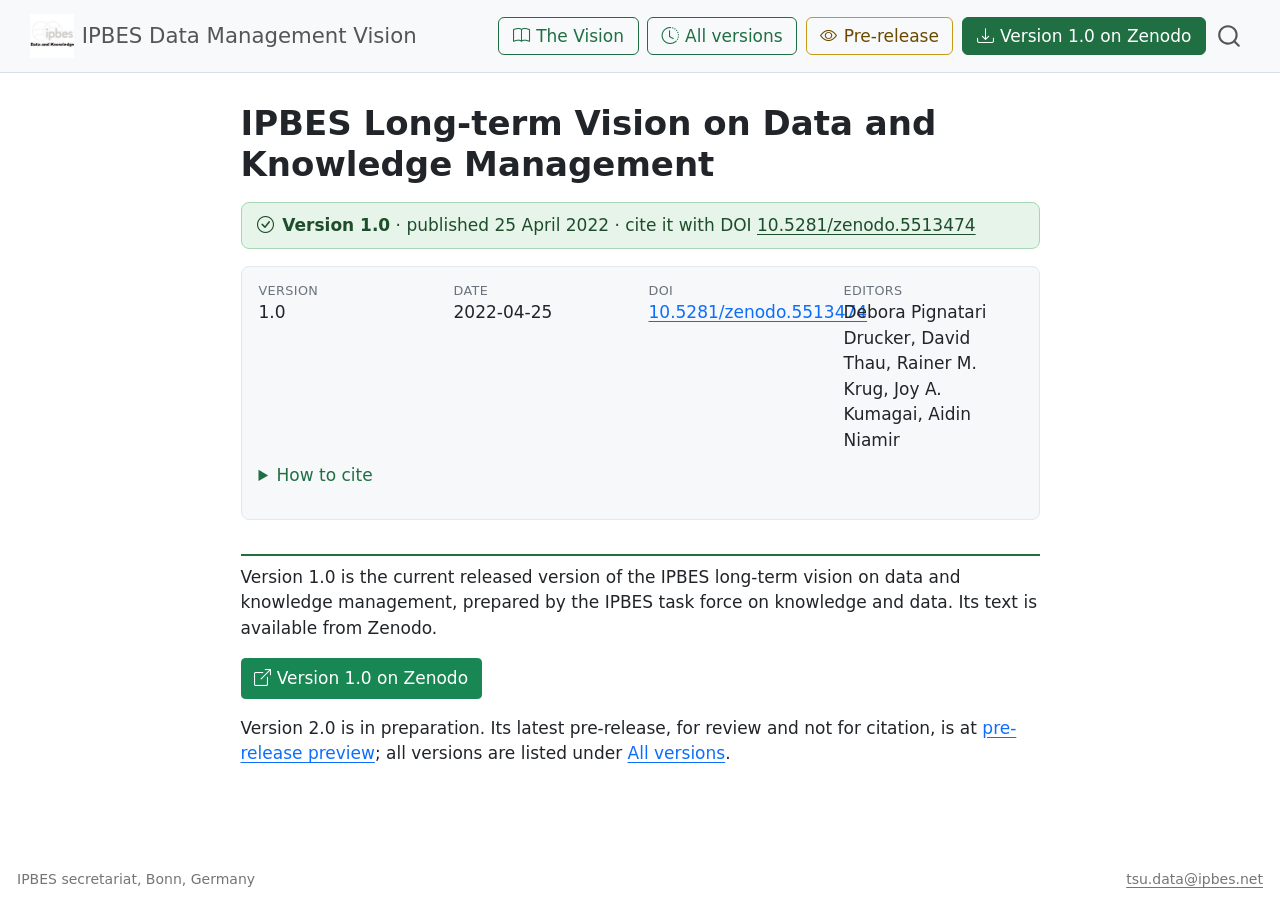
==== commit d47f5059: "Header: IPBES-Data logo and Pre-release button; 2.0-rc.1 preview re-rendered in the new layout" ====
--- a/index.html
+++ b/index.html
@@ -86,8 +86,8 @@
       <div class="navbar-container container-fluid">
       <div class="navbar-brand-container mx-auto">
     <a href="./index.html" class="navbar-brand navbar-brand-logo">
-    <img src="./logos/ipbes.png" alt="IPBES" class="navbar-logo light-content">
-    <img src="./logos/ipbes.png" alt="IPBES" class="navbar-logo dark-content">
+    <img src="./logos/ipbes-data.jpg" alt="IPBES-Data" class="navbar-logo light-content">
+    <img src="./logos/ipbes-data.jpg" alt="IPBES-Data" class="navbar-logo dark-content">
     </a>
     <a class="navbar-brand" href="./index.html">
     <span class="navbar-title">IPBES Data Management Vision</span>
@@ -100,7 +100,7 @@
           <div class="collapse navbar-collapse" id="navbarCollapse">
             <ul class="navbar-nav navbar-nav-scroll ms-auto">
   <li class="nav-item">
-    <a class="nav-link" href="./index.html"> <i class="bi bi-book" role="img">
+    <a class="nav-link" href="https://ipbes-data.github.io/IPBES_Data_Vision/"> <i class="bi bi-book" role="img">
 </i> 
 <span class="menu-text">The Vision</span></a>
   </li>  
@@ -108,6 +108,11 @@
     <a class="nav-link" href="./older-releases.html"> <i class="bi bi-clock-history" role="img">
 </i> 
 <span class="menu-text">All versions</span></a>
+  </li>  
+  <li class="nav-item">
+    <a class="nav-link" href="https://ipbes-data.github.io/IPBES_Data_Vision/preview/"> <i class="bi bi-eye" role="img">
+</i> 
+<span class="menu-text">Pre-release</span></a>
   </li>  
   <li class="nav-item">
     <a class="nav-link" href="./assets/IPBES-Data-Management-Vision-latest.pdf" target="_blank"> <i class="bi bi-download" role="img">
@@ -178,9 +183,15 @@
 
 </main> <!-- /main -->
 <script>
-// Hide the header's "Download PDF" button where this site has no PDF (e.g. the main site before 2.0).
-document.querySelectorAll('a[href$="IPBES-Data-Management-Vision-latest.pdf"]').forEach((a) =>
-  fetch(a.href, { method: "HEAD" }).then((r) => { if (!r.ok) a.closest("li").style.display = "none"; }).catch(() => {}));
+// Hide header buttons whose target does not exist on this site: the PDF (e.g. the main site before 2.0) and the
+// pre-release preview (none since the last release). Mark the pre-release button active on the preview itself.
+const hideIfMissing = (selector, page = "") => document.querySelectorAll(selector).forEach((a) =>
+  fetch(a.href + page, { method: "HEAD" }).then((r) => { if (!r.ok) a.closest("li").style.display = "none"; })
+    .catch(() => {}));
+hideIfMissing('a[href$="IPBES-Data-Management-Vision-latest.pdf"]');
+hideIfMissing('a[href$="/preview/"]', "index.html");
+if (location.pathname.includes("/preview/"))
+  document.querySelectorAll('a[href$="/preview/"]').forEach((a) => a.classList.add("active"));
 </script>
 <script id="quarto-html-after-body" type="application/javascript">
   window.document.addEventListener("DOMContentLoaded", function (event) {
--- a/styles.css
+++ b/styles.css
@@ -5,7 +5,11 @@
 .navbar .navbar-nav .nav-link:hover, .navbar .navbar-nav .nav-link.active { background: #e8f2ec; }
 .navbar .navbar-nav .nav-item:last-child .nav-link { background: #1f6f43; color: #fff; }
 .navbar .navbar-nav .nav-item:last-child .nav-link:hover { background: #18583a; }
-.navbar-logo { max-height: 34px; }
+.navbar-logo { max-height: 44px; }
+/* Pre-release button in amber, like the pre-release banner. */
+.navbar .navbar-nav .nav-link[href$="/preview/"] { border-color: #c99a1a; color: #6b4a00; }
+.navbar .navbar-nav .nav-link[href$="/preview/"]:hover,
+.navbar .navbar-nav .nav-link[href$="/preview/"].active { background: #fff4d6; }
 
 /* Status banner: what kind of version this page shows. */
 .status-banner { border-radius: 8px; padding: 0.6rem 0.9rem; margin: 0 0 1rem; display: flex; gap: 0.5rem;
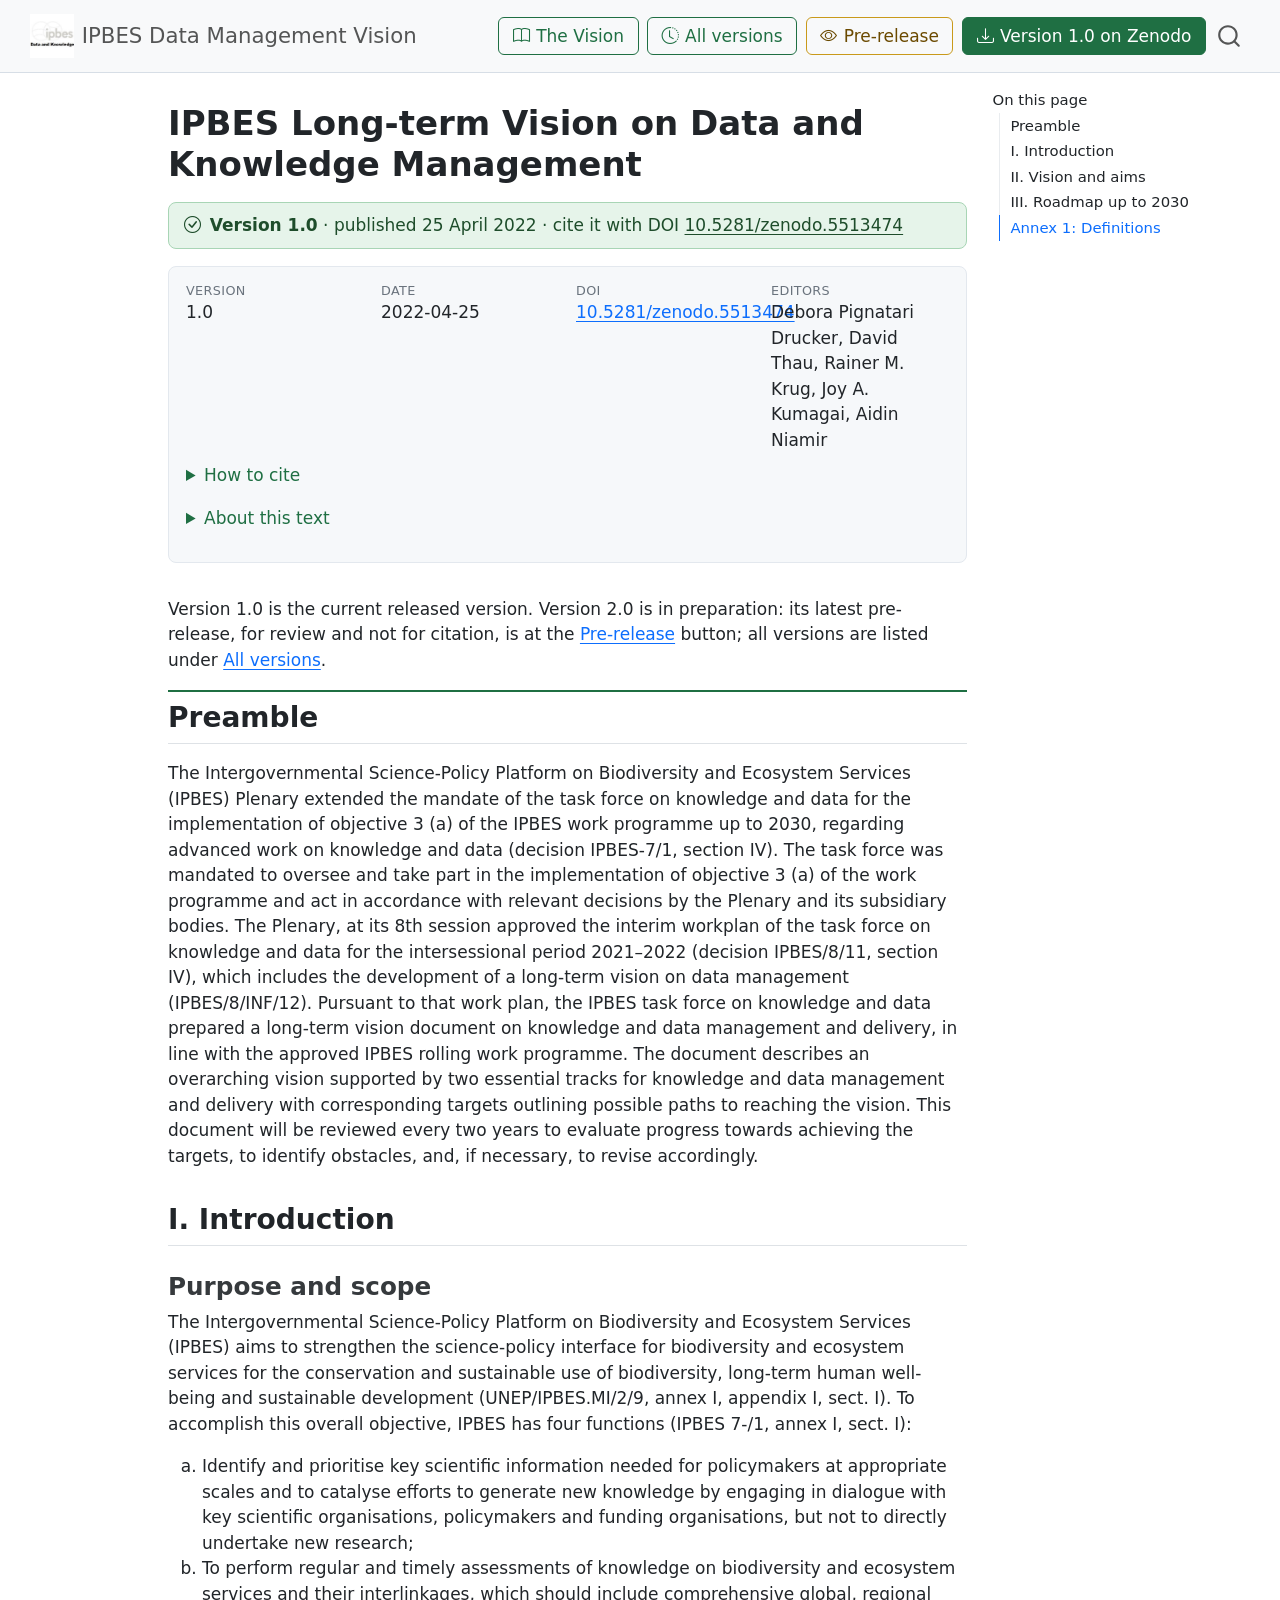
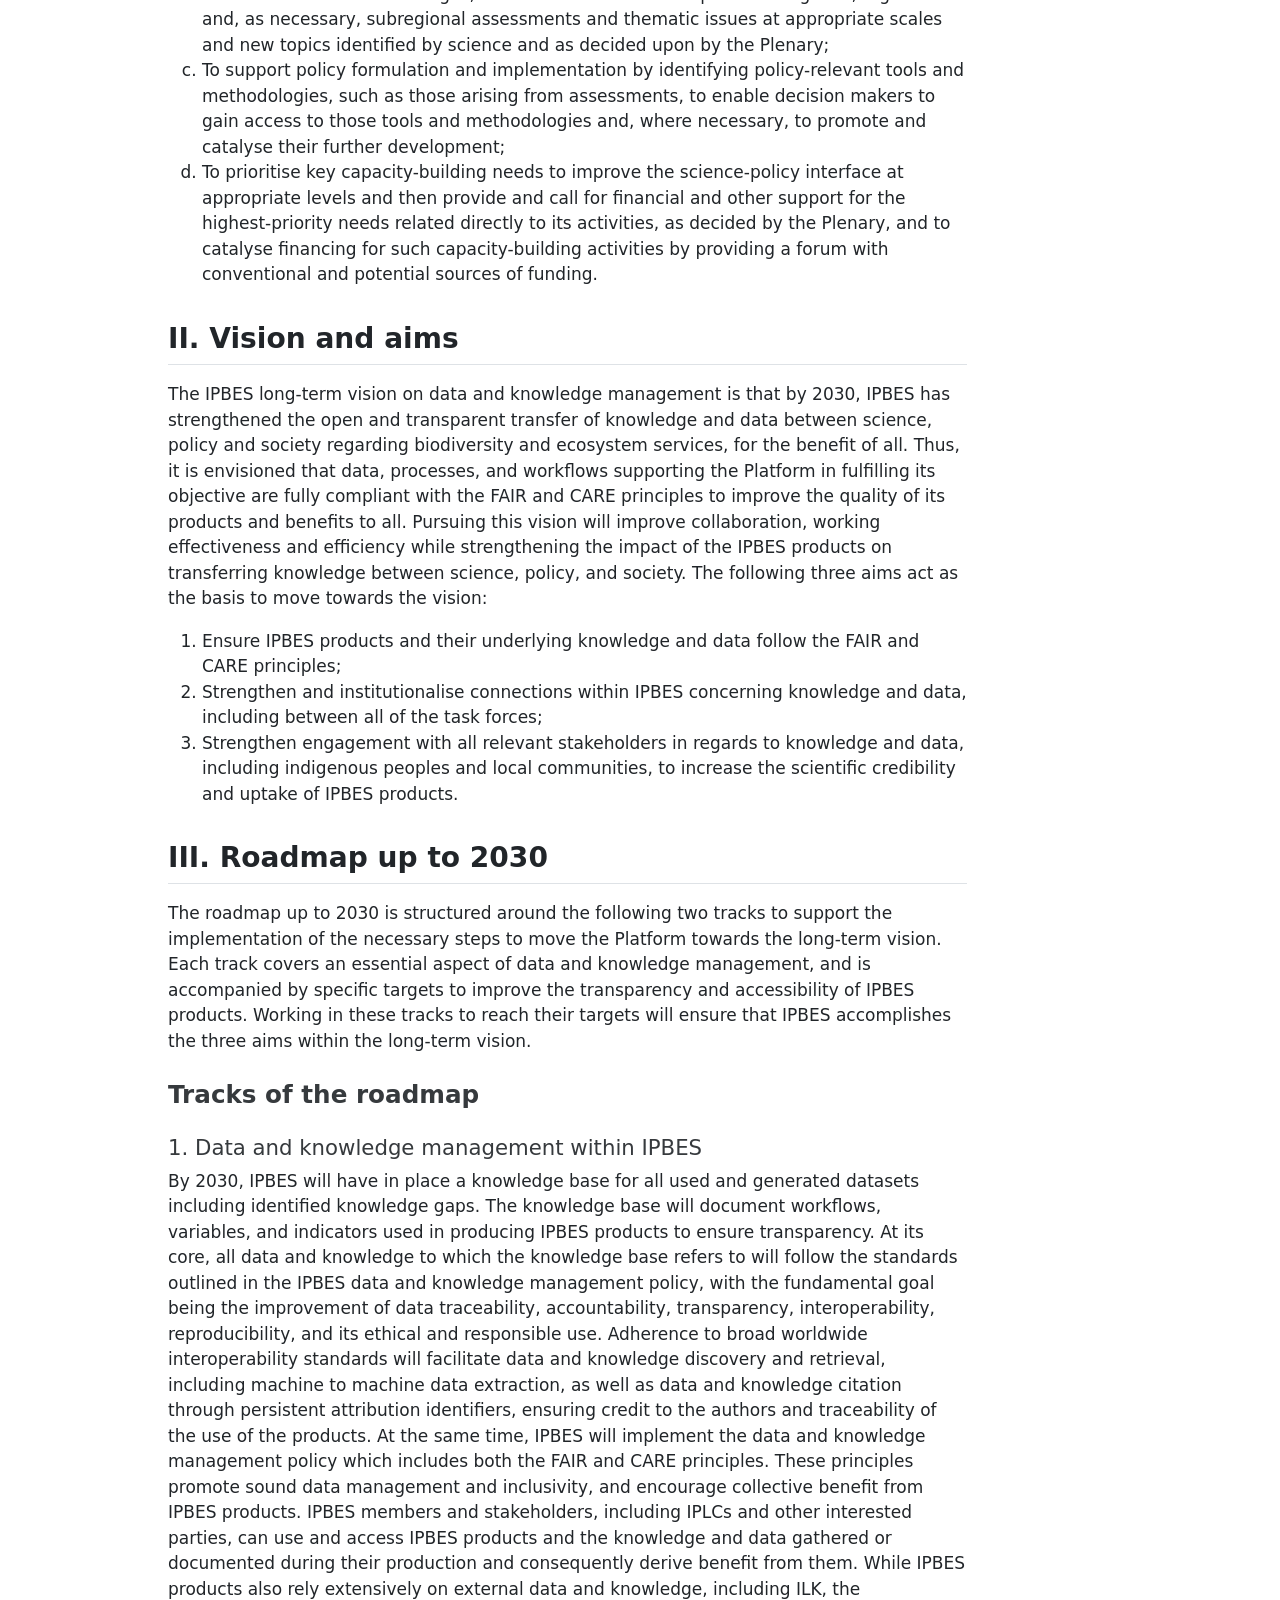
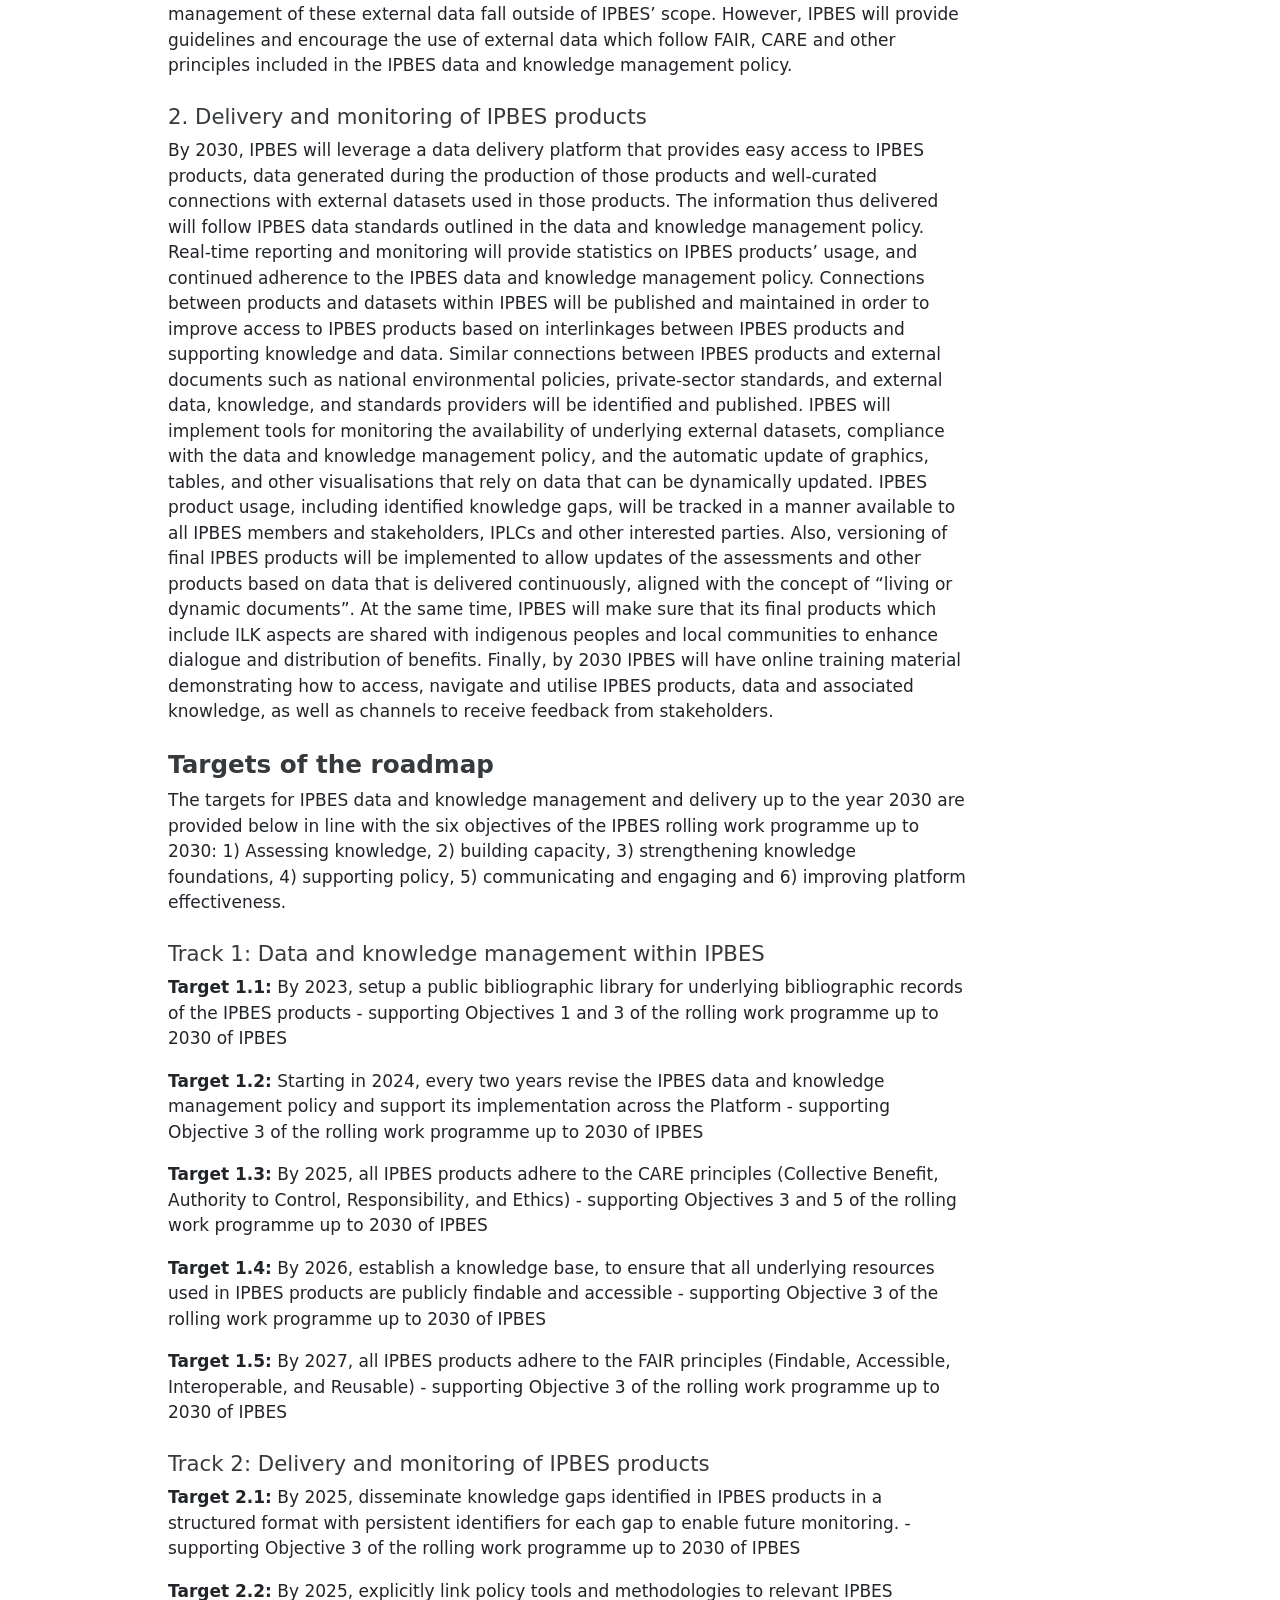
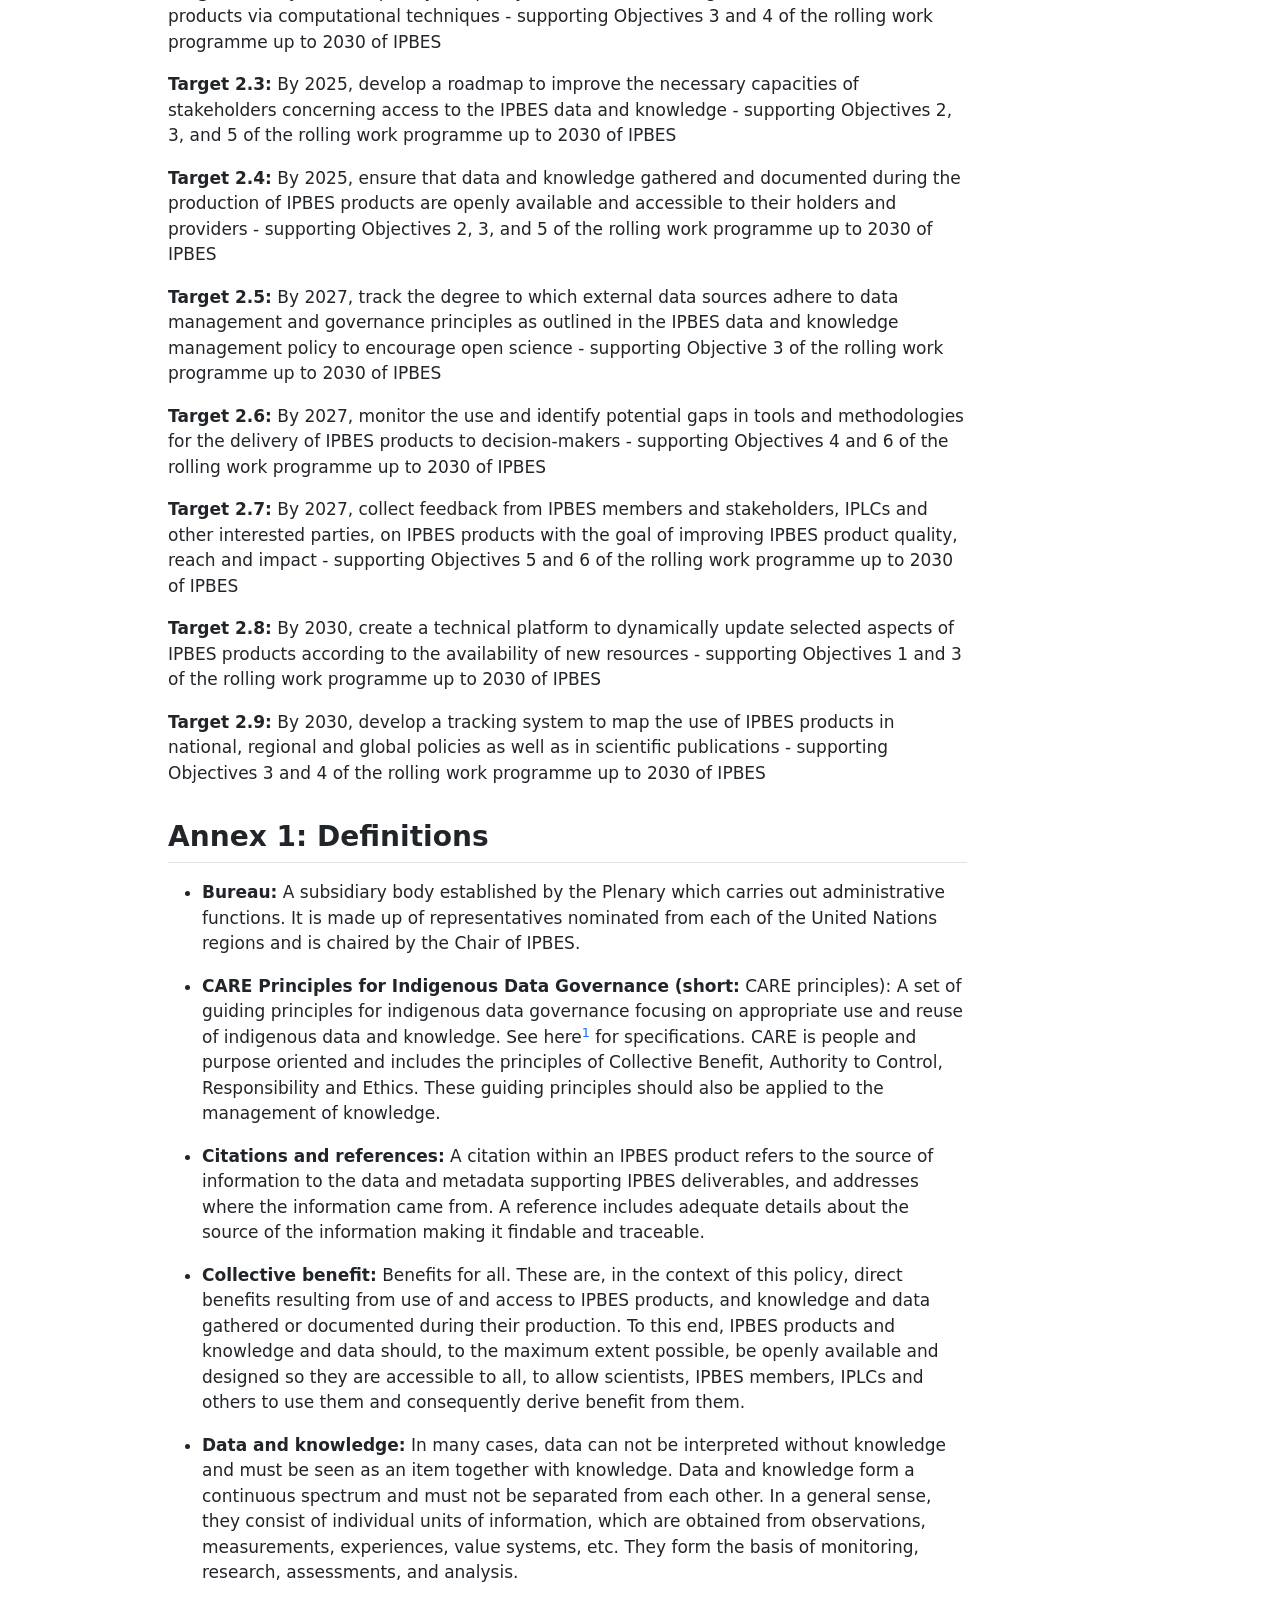
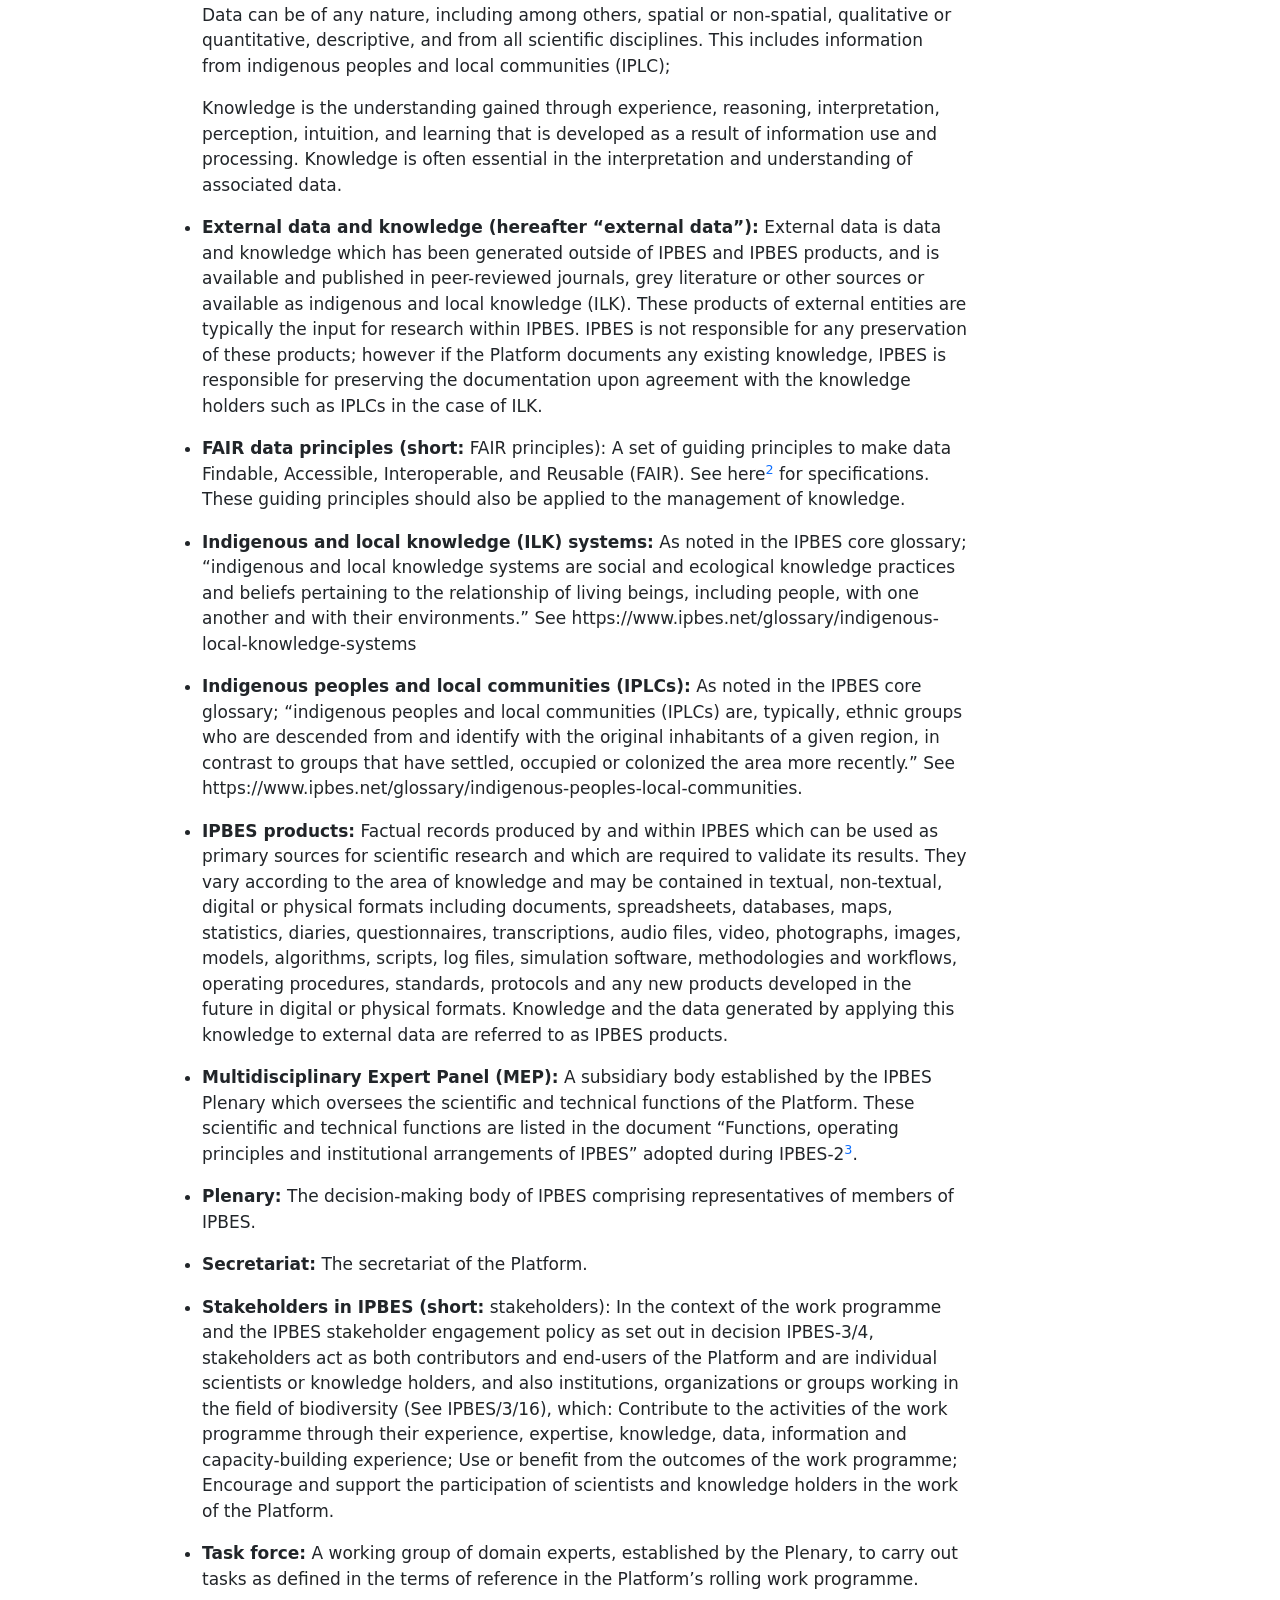
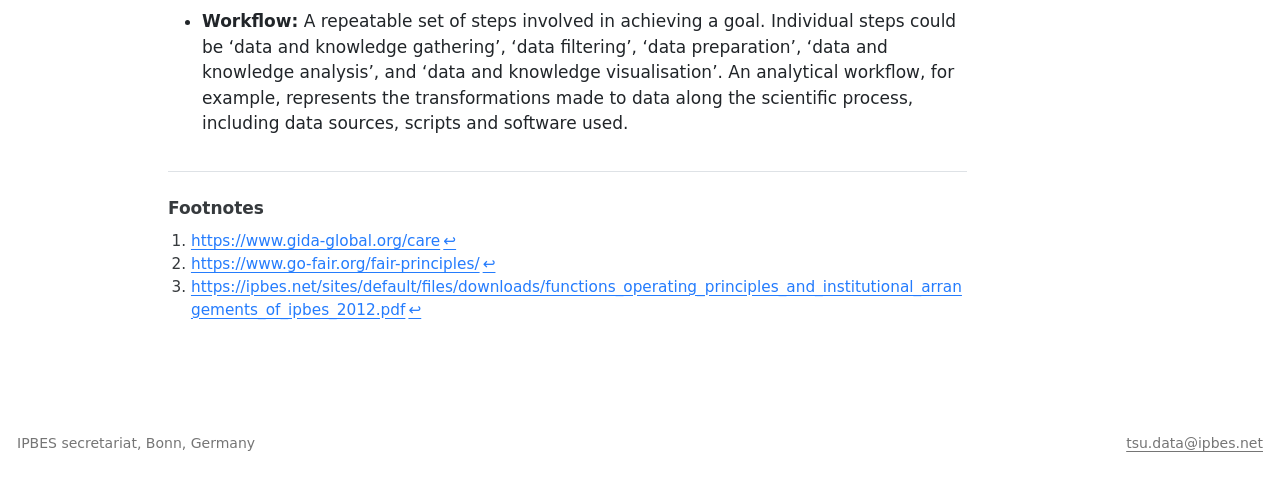
==== commit 385bbd01: "Main site: version 1.0 with its full text" ====
--- a/index.html
+++ b/index.html
@@ -30,7 +30,6 @@
 
 
 <script src="site_libs/quarto-nav/quarto-nav.js"></script>
-<script src="site_libs/quarto-nav/headroom.min.js"></script>
 <script src="site_libs/clipboard/clipboard.min.js"></script>
 <script src="site_libs/quarto-search/autocomplete.umd.js"></script>
 <script src="site_libs/quarto-search/fuse.min.js"></script>
@@ -78,7 +77,7 @@
 <link rel="stylesheet" href="styles.css">
 </head>
 
-<body class="nav-fixed fullcontent quarto-light">
+<body class="nav-fixed quarto-light">
 
 <div id="quarto-search-results"></div>
   <header id="quarto-header" class="headroom fixed-top">
@@ -130,7 +129,26 @@
 <div id="quarto-content" class="quarto-container page-columns page-rows-contents page-layout-article page-navbar">
 <!-- sidebar -->
 <!-- margin-sidebar -->
-    
+    <div id="quarto-margin-sidebar" class="sidebar margin-sidebar">
+        <nav id="TOC" role="doc-toc" class="toc-active">
+    <h2 id="toc-title">On this page</h2>
+   
+  <ul>
+  <li><a href="#preamble" id="toc-preamble" class="nav-link active" data-scroll-target="#preamble">Preamble</a></li>
+  <li><a href="#i.-introduction" id="toc-i.-introduction" class="nav-link" data-scroll-target="#i.-introduction">I. Introduction</a>
+  <ul class="collapse">
+  <li><a href="#purpose-and-scope" id="toc-purpose-and-scope" class="nav-link" data-scroll-target="#purpose-and-scope">Purpose and scope</a></li>
+  </ul></li>
+  <li><a href="#ii.-vision-and-aims" id="toc-ii.-vision-and-aims" class="nav-link" data-scroll-target="#ii.-vision-and-aims">II. Vision and aims</a></li>
+  <li><a href="#iii.-roadmap-up-to-2030" id="toc-iii.-roadmap-up-to-2030" class="nav-link" data-scroll-target="#iii.-roadmap-up-to-2030">III. Roadmap up to 2030</a>
+  <ul class="collapse">
+  <li><a href="#tracks-of-the-roadmap" id="toc-tracks-of-the-roadmap" class="nav-link" data-scroll-target="#tracks-of-the-roadmap">Tracks of the roadmap</a></li>
+  <li><a href="#targets-of-the-roadmap" id="toc-targets-of-the-roadmap" class="nav-link" data-scroll-target="#targets-of-the-roadmap">Targets of the roadmap</a></li>
+  </ul></li>
+  <li><a href="#annex-1-definitions" id="toc-annex-1-definitions" class="nav-link" data-scroll-target="#annex-1-definitions">Annex 1: Definitions</a></li>
+  </ul>
+</nav>
+    </div>
 <!-- main -->
 <main class="content" id="quarto-document-content">
 
@@ -162,26 +180,119 @@
 <div><div class="label">Editors</div>Debora Pignatari Drucker, David Thau, Rainer M. Krug, Joy A. Kumagai, Aidin Niamir</div>
 </div>
 <details><summary>How to cite</summary><p>IPBES (2022): <i>IPBES Long-term Vision on Data and Knowledge Management</i> ver. 1.0, Drucker, D.P., Thau, D., Krug, R.M., Kumagai, J.A., and Niamir, A. (eds.). IPBES secretariat, Bonn, Germany. DOI: <a href="https://doi.org/10.5281/zenodo.5513474">10.5281/zenodo.5513474</a></p></details>
+<details><summary>About this text</summary><p>The text below is version 1.0 as published on Zenodo. The same text was published, marked as a draft, as Appendix III of document IPBES/9/INF/14 (4 May 2022) for the ninth session of the IPBES Plenary; it differs from version 1.0 only in four places: the preamble says "describes a draft for an overarching vision" and "The vision would be reviewed every two years", the roadmap's sub-headings are numbered "A-" and "B-", and the annex is titled "Definitions".</p></details>
 </div>
+
+<p>Version 1.0 is the current released version. Version 2.0 is in preparation: its latest pre-release, for review and not for citation, is at the <a href="https://ipbes-data.github.io/IPBES_Data_Vision/preview/">Pre-release</a> button; all versions are listed under <a href="older-releases.html">All versions</a>.</p>
 <div class="vision-start"></div>
 
-<p>Version 1.0 is the current released version of the IPBES long-term vision on data and knowledge management, prepared by the IPBES task force on knowledge and data. Its text is available from Zenodo.</p>
-
-<p><a class="btn btn-success" href="https://doi.org/10.5281/zenodo.5513474"><i class="bi bi-box-arrow-up-right"></i> Version 1.0 on Zenodo</a></p>
-
-<p>Version 2.0 is in preparation. Its latest pre-release, for review and not for citation, is at <a href="preview/">pre-release preview</a>; all versions are listed under <a href="older-releases.html">All versions</a>.</p>
-
 <script>
-// The text of 1.0 is only on Zenodo, so the header's PDF button leads there on this page.
+// The PDF of 1.0 is on Zenodo, so the header's PDF button leads there on this page.
 document.querySelectorAll('a[href$="IPBES-Data-Management-Vision-latest.pdf"]').forEach((a) => {
   a.href = "https://doi.org/10.5281/zenodo.5513474";
   a.lastChild.textContent = " Version 1.0 on Zenodo";
 });
 </script>
-
-
-
-</main> <!-- /main -->
+<section id="preamble" class="level2">
+<h2 class="anchored" data-anchor-id="preamble">Preamble</h2>
+<p>The Intergovernmental Science-Policy Platform on Biodiversity and Ecosystem Services (IPBES) Plenary extended the mandate of the task force on knowledge and data for the implementation of objective 3 (a) of the IPBES work programme up to 2030, regarding advanced work on knowledge and data (decision IPBES-7/1, section IV). The task force was mandated to oversee and take part in the implementation of objective 3 (a) of the work programme and act in accordance with relevant decisions by the Plenary and its subsidiary bodies. The Plenary, at its 8th session approved the interim workplan of the task force on knowledge and data for the intersessional period 2021–2022 (decision IPBES/8/11, section IV), which includes the development of a long-term vision on data management (IPBES/8/INF/12). Pursuant to that work plan, the IPBES task force on knowledge and data prepared a long-term vision document on knowledge and data management and delivery, in line with the approved IPBES rolling work programme. The document describes an overarching vision supported by two essential tracks for knowledge and data management and delivery with corresponding targets outlining possible paths to reaching the vision. This document will be reviewed every two years to evaluate progress towards achieving the targets, to identify obstacles, and, if necessary, to revise accordingly.</p>
+</section>
+<section id="i.-introduction" class="level2">
+<h2 class="anchored" data-anchor-id="i.-introduction">I. Introduction</h2>
+<section id="purpose-and-scope" class="level3">
+<h3 class="anchored" data-anchor-id="purpose-and-scope">Purpose and scope</h3>
+<p>The Intergovernmental Science-Policy Platform on Biodiversity and Ecosystem Services (IPBES) aims to strengthen the science-policy interface for biodiversity and ecosystem services for the conservation and sustainable use of biodiversity, long-term human well-being and sustainable development (UNEP/IPBES.MI/2/9, annex I, appendix I, sect. I). To accomplish this overall objective, IPBES has four functions (IPBES 7-/1, annex I, sect. I):</p>
+<ol type="a">
+<li>Identify and prioritise key scientific information needed for policymakers at appropriate scales and to catalyse efforts to generate new knowledge by engaging in dialogue with key scientific organisations, policymakers and funding organisations, but not to directly undertake new research;</li>
+<li>To perform regular and timely assessments of knowledge on biodiversity and ecosystem services and their interlinkages, which should include comprehensive global, regional and, as necessary, subregional assessments and thematic issues at appropriate scales and new topics identified by science and as decided upon by the Plenary;</li>
+<li>To support policy formulation and implementation by identifying policy-relevant tools and methodologies, such as those arising from assessments, to enable decision makers to gain access to those tools and methodologies and, where necessary, to promote and catalyse their further development;</li>
+<li>To prioritise key capacity-building needs to improve the science-policy interface at appropriate levels and then provide and call for financial and other support for the highest-priority needs related directly to its activities, as decided by the Plenary, and to catalyse financing for such capacity-building activities by providing a forum with conventional and potential sources of funding.</li>
+</ol>
+</section>
+</section>
+<section id="ii.-vision-and-aims" class="level2">
+<h2 class="anchored" data-anchor-id="ii.-vision-and-aims">II. Vision and aims</h2>
+<p>The IPBES long-term vision on data and knowledge management is that by 2030, IPBES has strengthened the open and transparent transfer of knowledge and data between science, policy and society regarding biodiversity and ecosystem services, for the benefit of all. Thus, it is envisioned that data, processes, and workflows supporting the Platform in fulfilling its objective are fully compliant with the FAIR and CARE principles to improve the quality of its products and benefits to all. Pursuing this vision will improve collaboration, working effectiveness and efficiency while strengthening the impact of the IPBES products on transferring knowledge between science, policy, and society. The following three aims act as the basis to move towards the vision:</p>
+<ol type="1">
+<li>Ensure IPBES products and their underlying knowledge and data follow the FAIR and CARE principles;</li>
+<li>Strengthen and institutionalise connections within IPBES concerning knowledge and data, including between all of the task forces;</li>
+<li>Strengthen engagement with all relevant stakeholders in regards to knowledge and data, including indigenous peoples and local communities, to increase the scientific credibility and uptake of IPBES products.</li>
+</ol>
+</section>
+<section id="iii.-roadmap-up-to-2030" class="level2">
+<h2 class="anchored" data-anchor-id="iii.-roadmap-up-to-2030">III. Roadmap up to 2030</h2>
+<p>The roadmap up to 2030 is structured around the following two tracks to support the implementation of the necessary steps to move the Platform towards the long-term vision. Each track covers an essential aspect of data and knowledge management, and is accompanied by specific targets to improve the transparency and accessibility of IPBES products. Working in these tracks to reach their targets will ensure that IPBES accomplishes the three aims within the long-term vision.</p>
+<section id="tracks-of-the-roadmap" class="level3">
+<h3 class="anchored" data-anchor-id="tracks-of-the-roadmap">Tracks of the roadmap</h3>
+<section id="data-and-knowledge-management-within-ipbes" class="level4">
+<h4 class="anchored" data-anchor-id="data-and-knowledge-management-within-ipbes">1. Data and knowledge management within IPBES</h4>
+<p>By 2030, IPBES will have in place a knowledge base for all used and generated datasets including identified knowledge gaps. The knowledge base will document workflows, variables, and indicators used in producing IPBES products to ensure transparency. At its core, all data and knowledge to which the knowledge base refers to will follow the standards outlined in the IPBES data and knowledge management policy, with the fundamental goal being the improvement of data traceability, accountability, transparency, interoperability, reproducibility, and its ethical and responsible use. Adherence to broad worldwide interoperability standards will facilitate data and knowledge discovery and retrieval, including machine to machine data extraction, as well as data and knowledge citation through persistent attribution identifiers, ensuring credit to the authors and traceability of the use of the products. At the same time, IPBES will implement the data and knowledge management policy which includes both the FAIR and CARE principles. These principles promote sound data management and inclusivity, and encourage collective benefit from IPBES products. IPBES members and stakeholders, including IPLCs and other interested parties, can use and access IPBES products and the knowledge and data gathered or documented during their production and consequently derive benefit from them. While IPBES products also rely extensively on external data and knowledge, including ILK, the management of these external data fall outside of IPBES’ scope. However, IPBES will provide guidelines and encourage the use of external data which follow FAIR, CARE and other principles included in the IPBES data and knowledge management policy.</p>
+</section>
+<section id="delivery-and-monitoring-of-ipbes-products" class="level4">
+<h4 class="anchored" data-anchor-id="delivery-and-monitoring-of-ipbes-products">2. Delivery and monitoring of IPBES products</h4>
+<p>By 2030, IPBES will leverage a data delivery platform that provides easy access to IPBES products, data generated during the production of those products and well-curated connections with external datasets used in those products. The information thus delivered will follow IPBES data standards outlined in the data and knowledge management policy. Real-time reporting and monitoring will provide statistics on IPBES products’ usage, and continued adherence to the IPBES data and knowledge management policy. Connections between products and datasets within IPBES will be published and maintained in order to improve access to IPBES products based on interlinkages between IPBES products and supporting knowledge and data. Similar connections between IPBES products and external documents such as national environmental policies, private-sector standards, and external data, knowledge, and standards providers will be identified and published. IPBES will implement tools for monitoring the availability of underlying external datasets, compliance with the data and knowledge management policy, and the automatic update of graphics, tables, and other visualisations that rely on data that can be dynamically updated. IPBES product usage, including identified knowledge gaps, will be tracked in a manner available to all IPBES members and stakeholders, IPLCs and other interested parties. Also, versioning of final IPBES products will be implemented to allow updates of the assessments and other products based on data that is delivered continuously, aligned with the concept of “living or dynamic documents”. At the same time, IPBES will make sure that its final products which include ILK aspects are shared with indigenous peoples and local communities to enhance dialogue and distribution of benefits. Finally, by 2030 IPBES will have online training material demonstrating how to access, navigate and utilise IPBES products, data and associated knowledge, as well as channels to receive feedback from stakeholders.</p>
+</section>
+</section>
+<section id="targets-of-the-roadmap" class="level3">
+<h3 class="anchored" data-anchor-id="targets-of-the-roadmap">Targets of the roadmap</h3>
+<p>The targets for IPBES data and knowledge management and delivery up to the year 2030 are provided below in line with the six objectives of the IPBES rolling work programme up to 2030: 1) Assessing knowledge, 2) building capacity, 3) strengthening knowledge foundations, 4) supporting policy, 5) communicating and engaging and 6) improving platform effectiveness.</p>
+<section id="track-1-data-and-knowledge-management-within-ipbes" class="level4">
+<h4 class="anchored" data-anchor-id="track-1-data-and-knowledge-management-within-ipbes">Track 1: Data and knowledge management within IPBES</h4>
+<p><strong>Target 1.1:</strong> By 2023, setup a public bibliographic library for underlying bibliographic records of the IPBES products - supporting Objectives 1 and 3 of the rolling work programme up to 2030 of IPBES</p>
+<p><strong>Target 1.2:</strong> Starting in 2024, every two years revise the IPBES data and knowledge management policy and support its implementation across the Platform - supporting Objective 3 of the rolling work programme up to 2030 of IPBES</p>
+<p><strong>Target 1.3:</strong> By 2025, all IPBES products adhere to the CARE principles (Collective Benefit, Authority to Control, Responsibility, and Ethics) - supporting Objectives 3 and 5 of the rolling work programme up to 2030 of IPBES</p>
+<p><strong>Target 1.4:</strong> By 2026, establish a knowledge base, to ensure that all underlying resources used in IPBES products are publicly findable and accessible - supporting Objective 3 of the rolling work programme up to 2030 of IPBES</p>
+<p><strong>Target 1.5:</strong> By 2027, all IPBES products adhere to the FAIR principles (Findable, Accessible, Interoperable, and Reusable) - supporting Objective 3 of the rolling work programme up to 2030 of IPBES</p>
+</section>
+<section id="track-2-delivery-and-monitoring-of-ipbes-products" class="level4">
+<h4 class="anchored" data-anchor-id="track-2-delivery-and-monitoring-of-ipbes-products">Track 2: Delivery and monitoring of IPBES products</h4>
+<p><strong>Target 2.1:</strong> By 2025, disseminate knowledge gaps identified in IPBES products in a structured format with persistent identifiers for each gap to enable future monitoring. - supporting Objective 3 of the rolling work programme up to 2030 of IPBES</p>
+<p><strong>Target 2.2:</strong> By 2025, explicitly link policy tools and methodologies to relevant IPBES products via computational techniques - supporting Objectives 3 and 4 of the rolling work programme up to 2030 of IPBES</p>
+<p><strong>Target 2.3:</strong> By 2025, develop a roadmap to improve the necessary capacities of stakeholders concerning access to the IPBES data and knowledge - supporting Objectives 2, 3, and 5 of the rolling work programme up to 2030 of IPBES</p>
+<p><strong>Target 2.4:</strong> By 2025, ensure that data and knowledge gathered and documented during the production of IPBES products are openly available and accessible to their holders and providers - supporting Objectives 2, 3, and 5 of the rolling work programme up to 2030 of IPBES</p>
+<p><strong>Target 2.5:</strong> By 2027, track the degree to which external data sources adhere to data management and governance principles as outlined in the IPBES data and knowledge management policy to encourage open science - supporting Objective 3 of the rolling work programme up to 2030 of IPBES</p>
+<p><strong>Target 2.6:</strong> By 2027, monitor the use and identify potential gaps in tools and methodologies for the delivery of IPBES products to decision-makers - supporting Objectives 4 and 6 of the rolling work programme up to 2030 of IPBES</p>
+<p><strong>Target 2.7:</strong> By 2027, collect feedback from IPBES members and stakeholders, IPLCs and other interested parties, on IPBES products with the goal of improving IPBES product quality, reach and impact - supporting Objectives 5 and 6 of the rolling work programme up to 2030 of IPBES</p>
+<p><strong>Target 2.8:</strong> By 2030, create a technical platform to dynamically update selected aspects of IPBES products according to the availability of new resources - supporting Objectives 1 and 3 of the rolling work programme up to 2030 of IPBES</p>
+<p><strong>Target 2.9:</strong> By 2030, develop a tracking system to map the use of IPBES products in national, regional and global policies as well as in scientific publications - supporting Objectives 3 and 4 of the rolling work programme up to 2030 of IPBES</p>
+</section>
+</section>
+</section>
+<section id="annex-1-definitions" class="level2">
+<h2 class="anchored" data-anchor-id="annex-1-definitions">Annex 1: Definitions</h2>
+<ul>
+<li><p><strong>Bureau:</strong> A subsidiary body established by the Plenary which carries out administrative functions. It is made up of representatives nominated from each of the United Nations regions and is chaired by the Chair of IPBES.</p></li>
+<li><p><strong>CARE Principles for Indigenous Data Governance (short:</strong> CARE principles): A set of guiding principles for indigenous data governance focusing on appropriate use and reuse of indigenous data and knowledge. See here<a href="#fn1" class="footnote-ref" id="fnref1" role="doc-noteref"><sup>1</sup></a> for specifications. CARE is people and purpose oriented and includes the principles of Collective Benefit, Authority to Control, Responsibility and Ethics. These guiding principles should also be applied to the management of knowledge.</p></li>
+<li><p><strong>Citations and references:</strong> A citation within an IPBES product refers to the source of information to the data and metadata supporting IPBES deliverables, and addresses where the information came from. A reference includes adequate details about the source of the information making it findable and traceable.</p></li>
+<li><p><strong>Collective benefit:</strong> Benefits for all. These are, in the context of this policy, direct benefits resulting from use of and access to IPBES products, and knowledge and data gathered or documented during their production. To this end, IPBES products and knowledge and data should, to the maximum extent possible, be openly available and designed so they are accessible to all, to allow scientists, IPBES members, IPLCs and others to use them and consequently derive benefit from them.</p></li>
+<li><p><strong>Data and knowledge:</strong> In many cases, data can not be interpreted without knowledge and must be seen as an item together with knowledge. Data and knowledge form a continuous spectrum and must not be separated from each other. In a general sense, they consist of individual units of information, which are obtained from observations, measurements, experiences, value systems, etc. They form the basis of monitoring, research, assessments, and analysis.</p>
+<p>Data can be of any nature, including among others, spatial or non-spatial, qualitative or quantitative, descriptive, and from all scientific disciplines. This includes information from indigenous peoples and local communities (IPLC);</p>
+<p>Knowledge is the understanding gained through experience, reasoning, interpretation, perception, intuition, and learning that is developed as a result of information use and processing. Knowledge is often essential in the interpretation and understanding of associated data.</p></li>
+<li><p><strong>External data and knowledge (hereafter “external data”):</strong> External data is data and knowledge which has been generated outside of IPBES and IPBES products, and is available and published in peer-reviewed journals, grey literature or other sources or available as indigenous and local knowledge (ILK). These products of external entities are typically the input for research within IPBES. IPBES is not responsible for any preservation of these products; however if the Platform documents any existing knowledge, IPBES is responsible for preserving the documentation upon agreement with the knowledge holders such as IPLCs in the case of ILK.</p></li>
+<li><p><strong>FAIR data principles (short:</strong> FAIR principles): A set of guiding principles to make data Findable, Accessible, Interoperable, and Reusable (FAIR). See here<a href="#fn2" class="footnote-ref" id="fnref2" role="doc-noteref"><sup>2</sup></a> for specifications. These guiding principles should also be applied to the management of knowledge.</p></li>
+<li><p><strong>Indigenous and local knowledge (ILK) systems:</strong> As noted in the IPBES core glossary; “indigenous and local knowledge systems are social and ecological knowledge practices and beliefs pertaining to the relationship of living beings, including people, with one another and with their environments.” See https://www.ipbes.net/glossary/indigenous-local-knowledge-systems</p></li>
+<li><p><strong>Indigenous peoples and local communities (IPLCs):</strong> As noted in the IPBES core glossary; “indigenous peoples and local communities (IPLCs) are, typically, ethnic groups who are descended from and identify with the original inhabitants of a given region, in contrast to groups that have settled, occupied or colonized the area more recently.” See https://www.ipbes.net/glossary/indigenous-peoples-local-communities.</p></li>
+<li><p><strong>IPBES products:</strong> Factual records produced by and within IPBES which can be used as primary sources for scientific research and which are required to validate its results. They vary according to the area of knowledge and may be contained in textual, non-textual, digital or physical formats including documents, spreadsheets, databases, maps, statistics, diaries, questionnaires, transcriptions, audio files, video, photographs, images, models, algorithms, scripts, log files, simulation software, methodologies and workflows, operating procedures, standards, protocols and any new products developed in the future in digital or physical formats. Knowledge and the data generated by applying this knowledge to external data are referred to as IPBES products.</p></li>
+<li><p><strong>Multidisciplinary Expert Panel (MEP):</strong> A subsidiary body established by the IPBES Plenary which oversees the scientific and technical functions of the Platform. These scientific and technical functions are listed in the document “Functions, operating principles and institutional arrangements of IPBES” adopted during IPBES-2<a href="#fn3" class="footnote-ref" id="fnref3" role="doc-noteref"><sup>3</sup></a>.</p></li>
+<li><p><strong>Plenary:</strong> The decision-making body of IPBES comprising representatives of members of IPBES.</p></li>
+<li><p><strong>Secretariat:</strong> The secretariat of the Platform.</p></li>
+<li><p><strong>Stakeholders in IPBES (short:</strong> stakeholders): In the context of the work programme and the IPBES stakeholder engagement policy as set out in decision IPBES-3/4, stakeholders act as both contributors and end-users of the Platform and are individual scientists or knowledge holders, and also institutions, organizations or groups working in the field of biodiversity (See IPBES/3/16), which: Contribute to the activities of the work programme through their experience, expertise, knowledge, data, information and capacity-building experience; Use or benefit from the outcomes of the work programme; Encourage and support the participation of scientists and knowledge holders in the work of the Platform.</p></li>
+<li><p><strong>Task force:</strong> A working group of domain experts, established by the Plenary, to carry out tasks as defined in the terms of reference in the Platform’s rolling work programme.</p></li>
+<li><p><strong>Workflow:</strong> A repeatable set of steps involved in achieving a goal. Individual steps could be ‘data and knowledge gathering’, ‘data filtering’, ‘data preparation’, ‘data and knowledge analysis’, and ‘data and knowledge visualisation’. An analytical workflow, for example, represents the transformations made to data along the scientific process, including data sources, scripts and software used.</p></li>
+</ul>
+
+
+</section>
+
+
+<div id="quarto-appendix" class="default"><section id="footnotes" class="footnotes footnotes-end-of-document" role="doc-endnotes"><h2 class="anchored quarto-appendix-heading">Footnotes</h2>
+
+<ol>
+<li id="fn1"><p><a href="https://www.gida-global.org/care" class="uri">https://www.gida-global.org/care</a><a href="#fnref1" class="footnote-back" role="doc-backlink">↩︎</a></p></li>
+<li id="fn2"><p><a href="https://www.go-fair.org/fair-principles/" class="uri">https://www.go-fair.org/fair-principles/</a><a href="#fnref2" class="footnote-back" role="doc-backlink">↩︎</a></p></li>
+<li id="fn3"><p><a href="https://ipbes.net/sites/default/files/downloads/functions_operating_principles_and_institutional_arrangements_of_ipbes_2012.pdf" class="uri">https://ipbes.net/sites/default/files/downloads/functions_operating_principles_and_institutional_arrangements_of_ipbes_2012.pdf</a><a href="#fnref3" class="footnote-back" role="doc-backlink">↩︎</a></p></li>
+</ol>
+</section></div></main> <!-- /main -->
 <script>
 // Hide header buttons whose target does not exist on this site: the PDF (e.g. the main site before 2.0) and the
 // pre-release preview (none since the last release). Mark the pre-release button active on the preview itself.
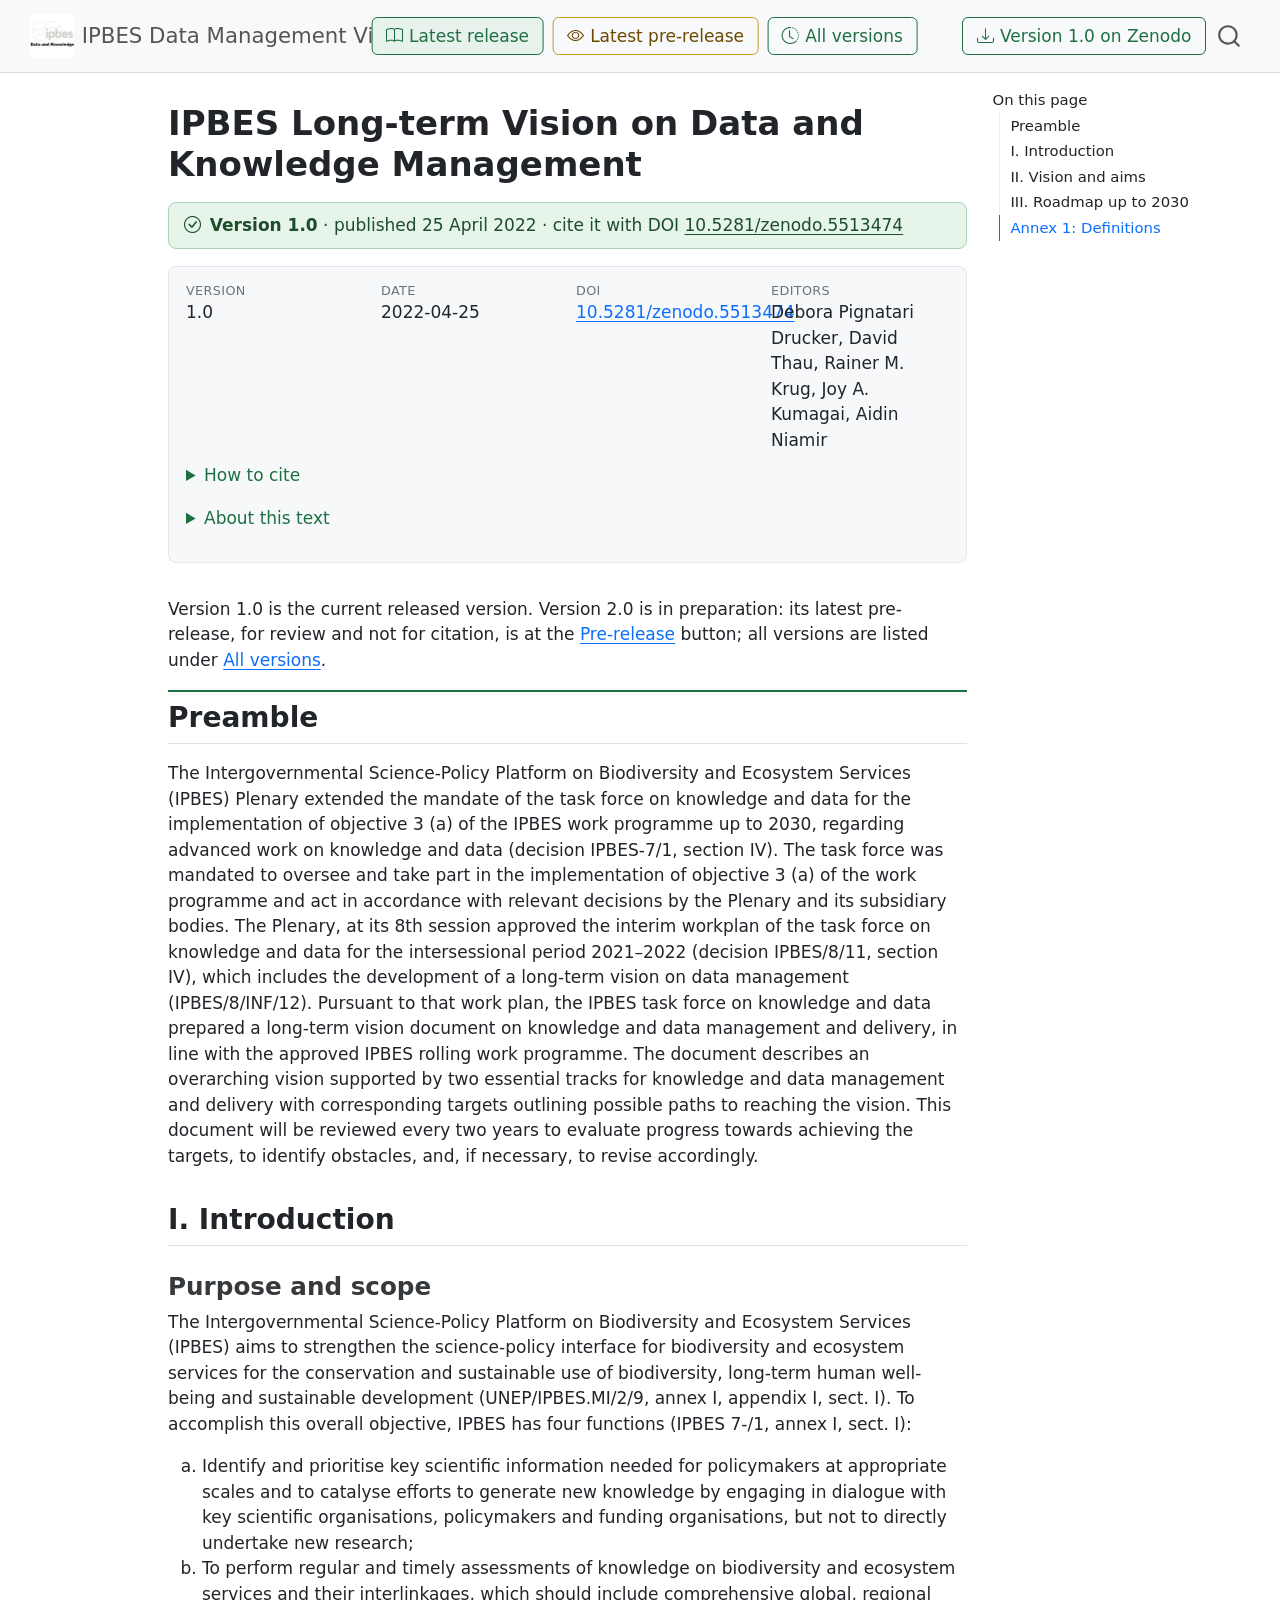
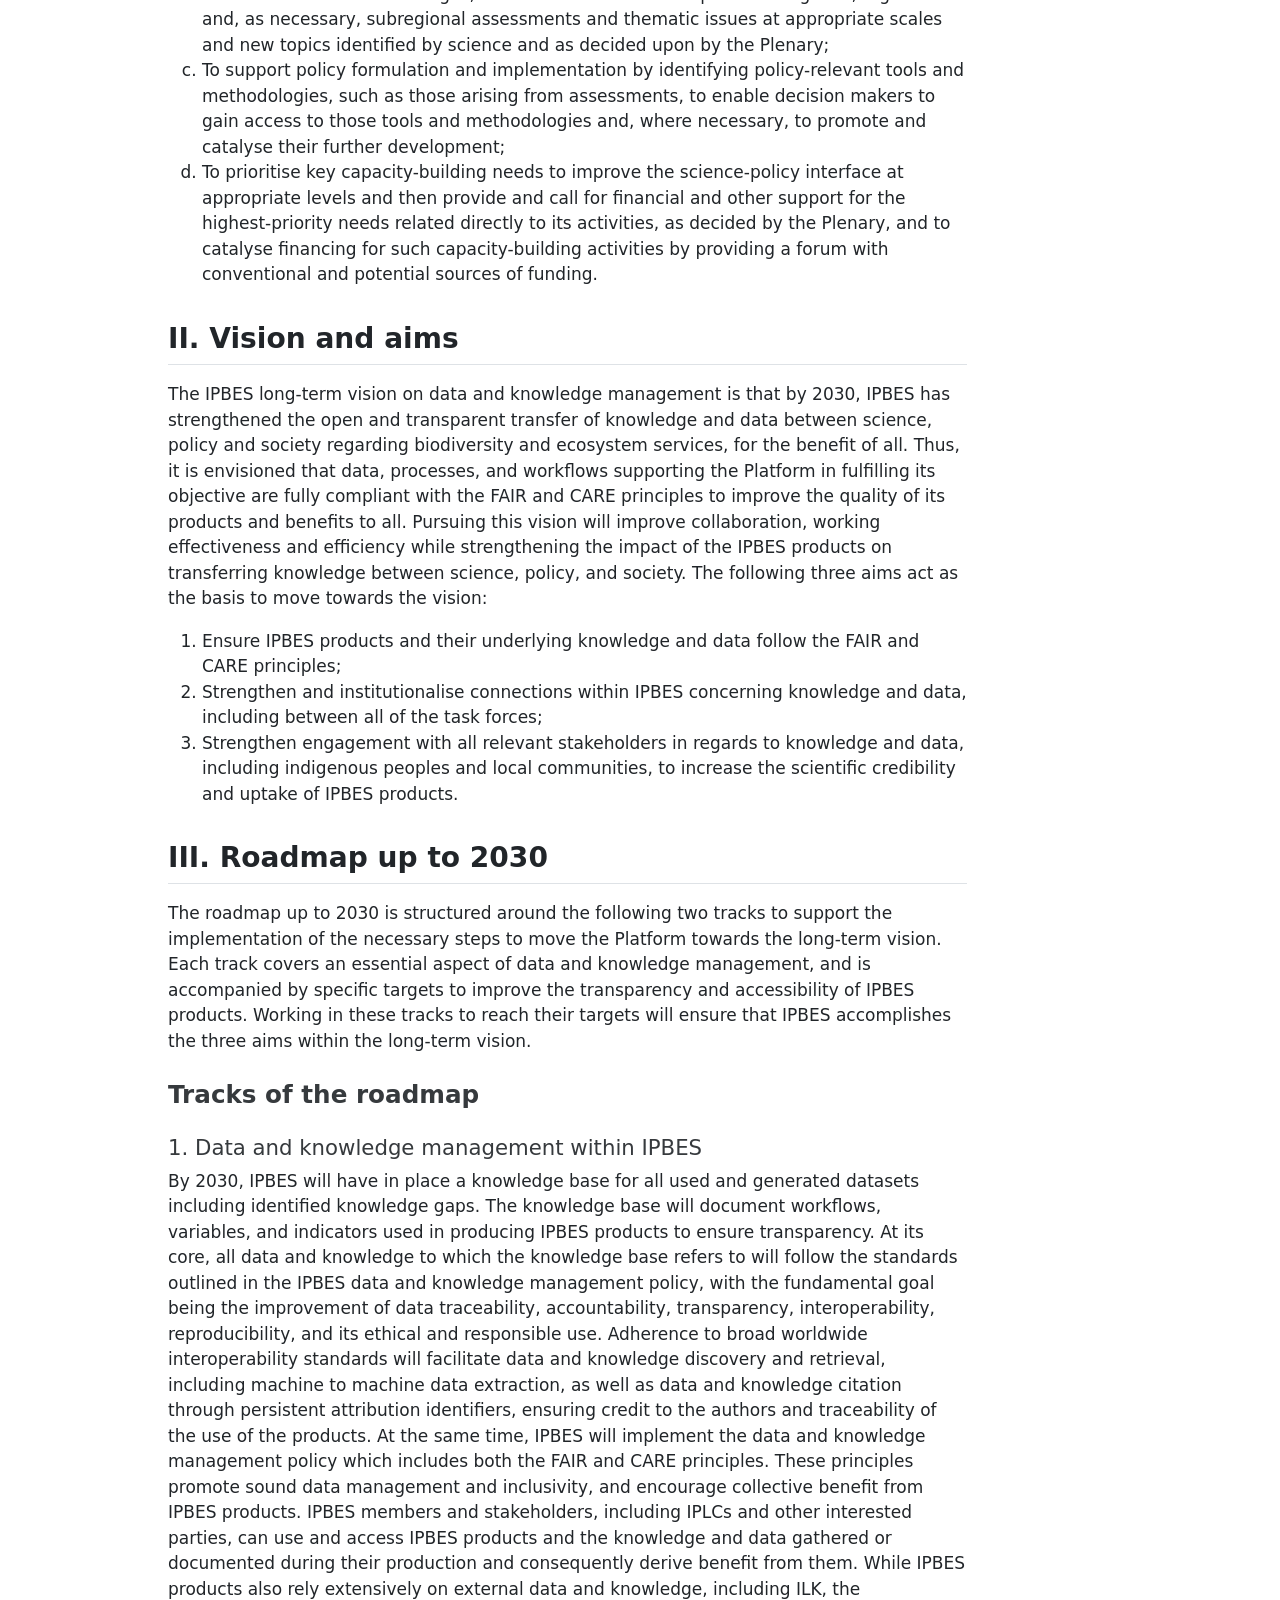
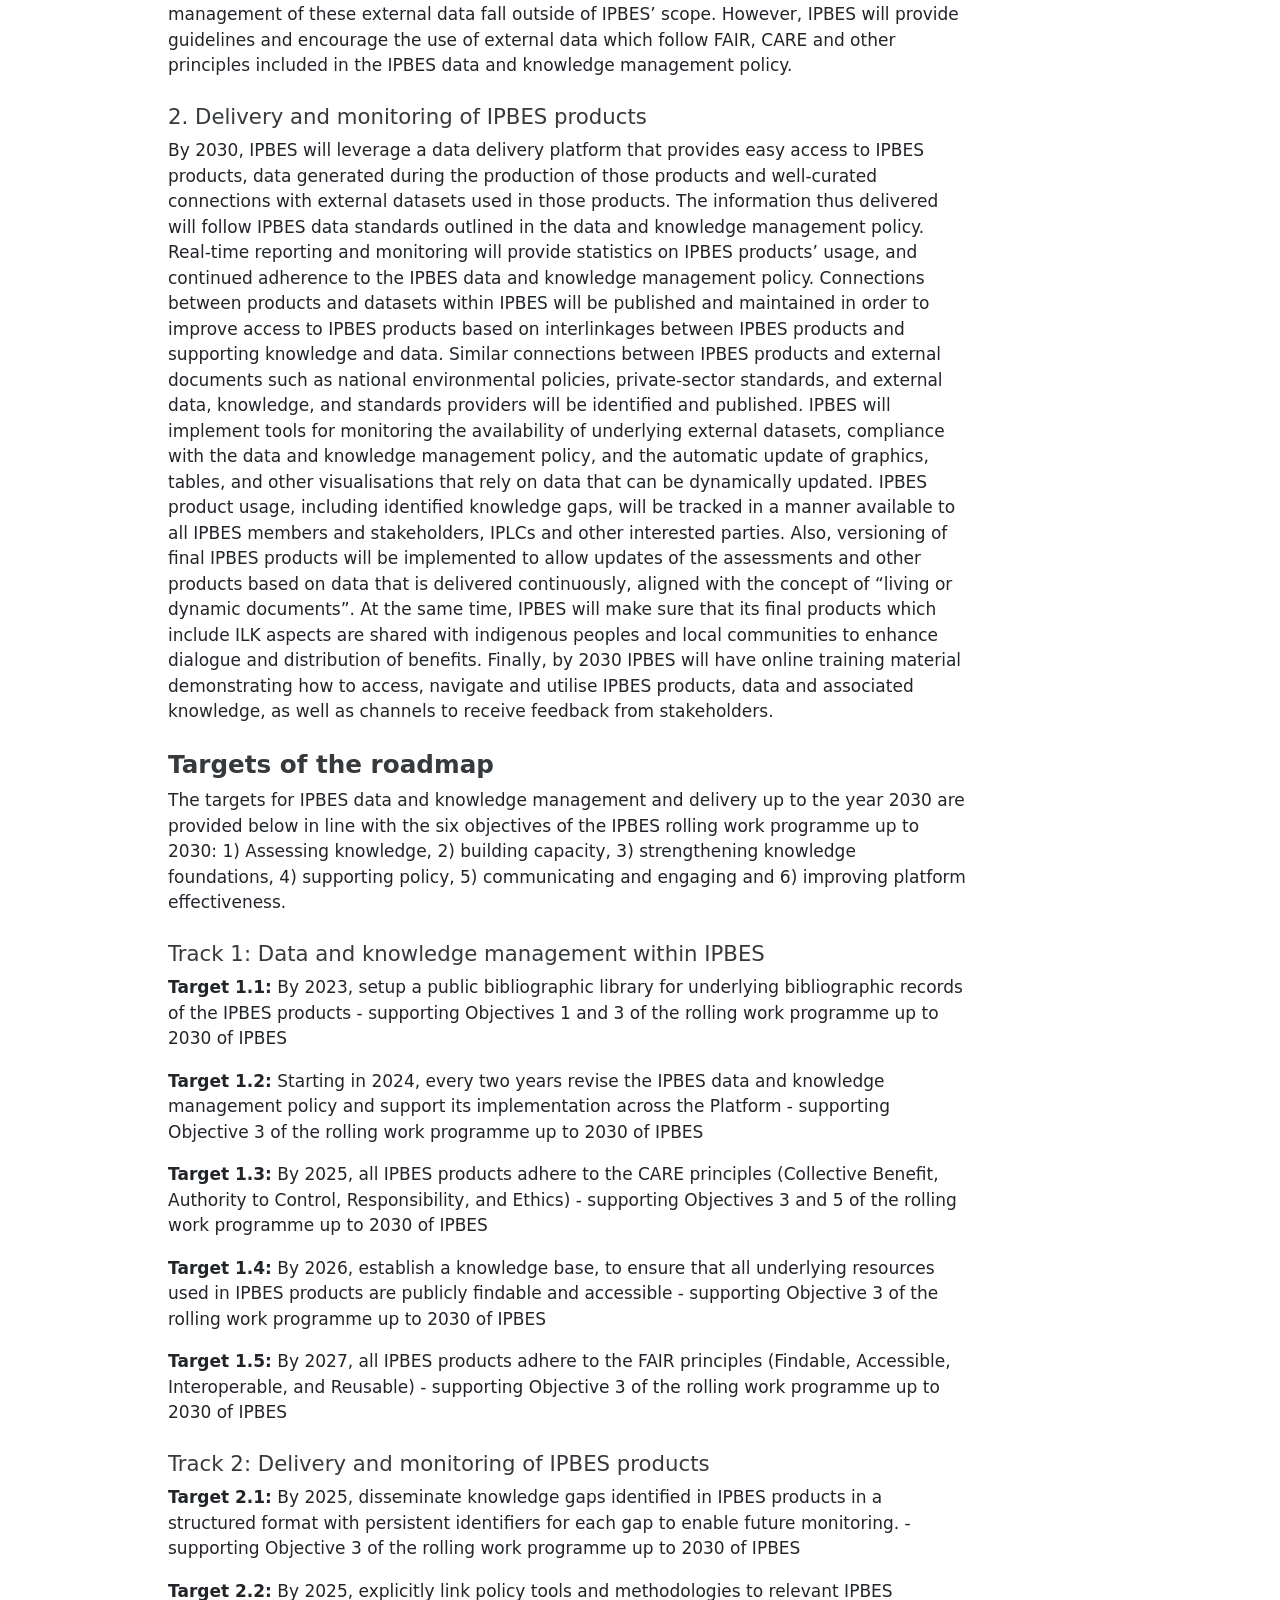
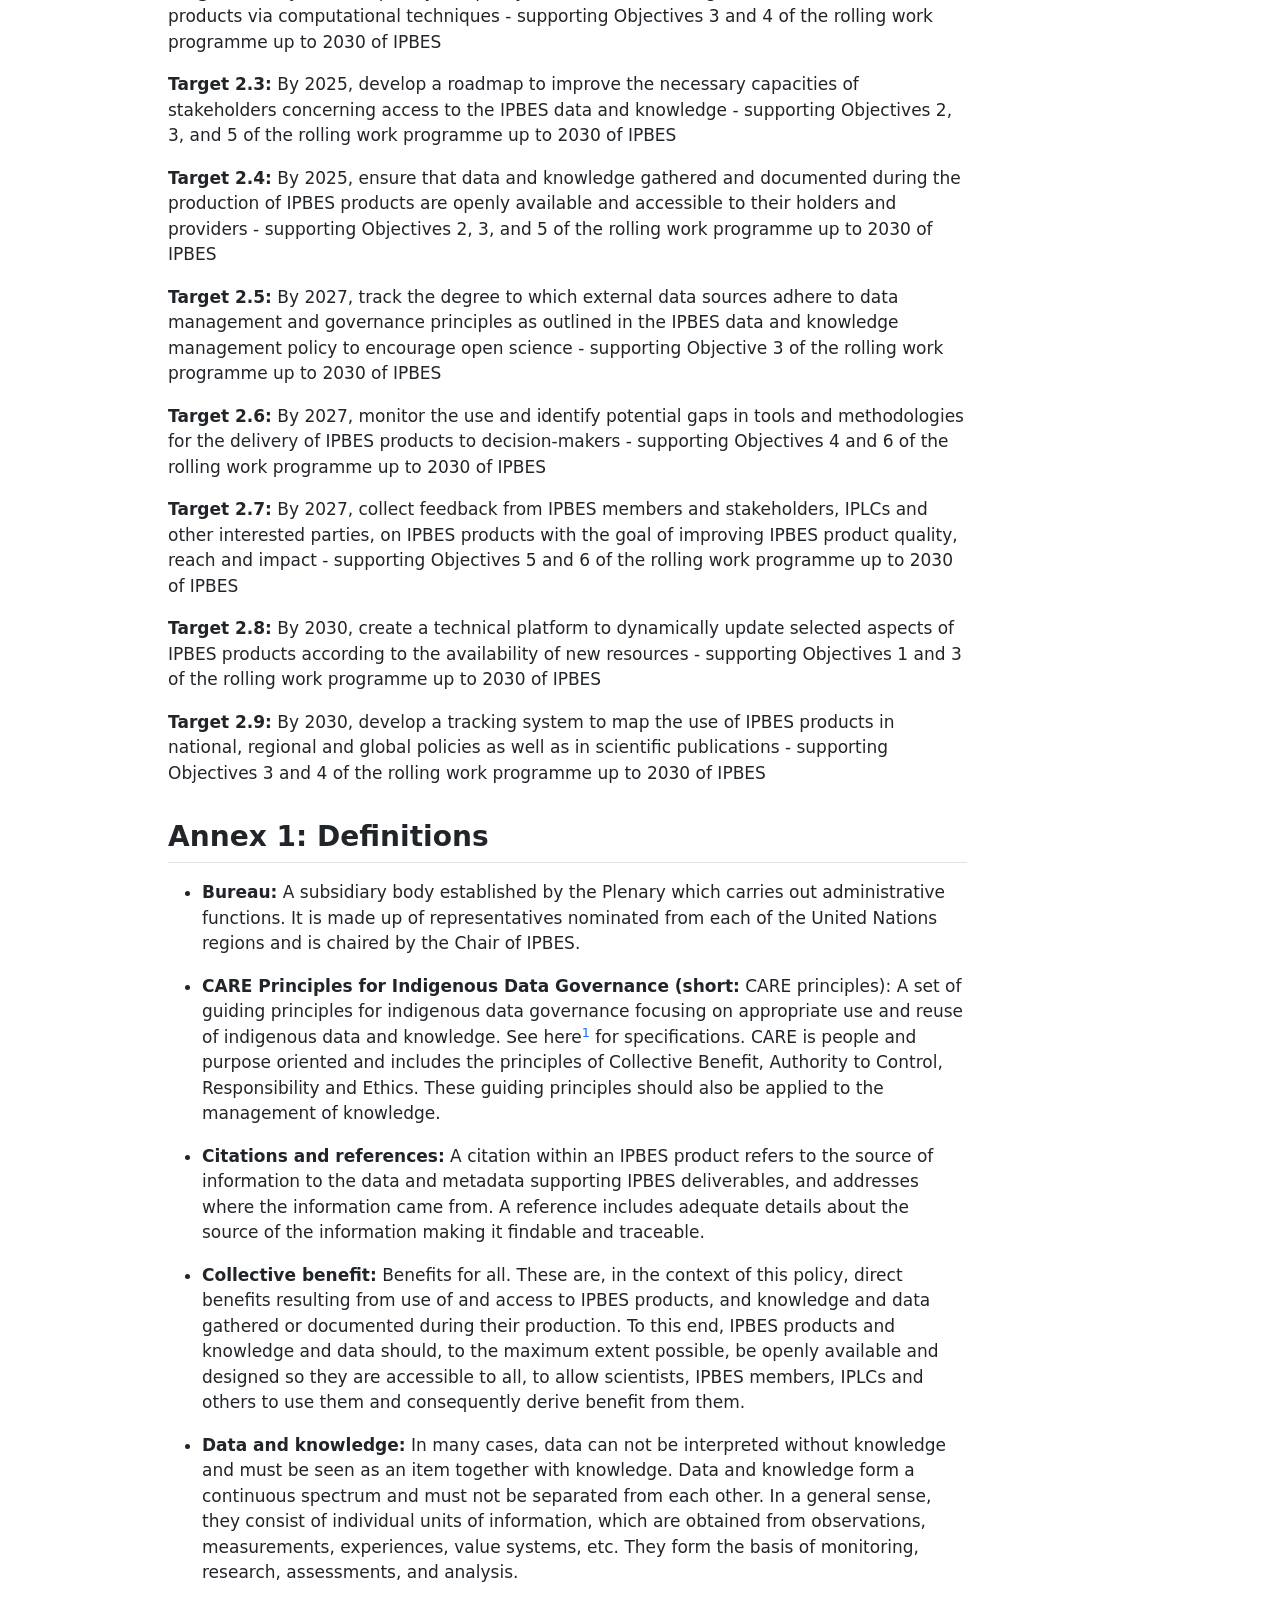
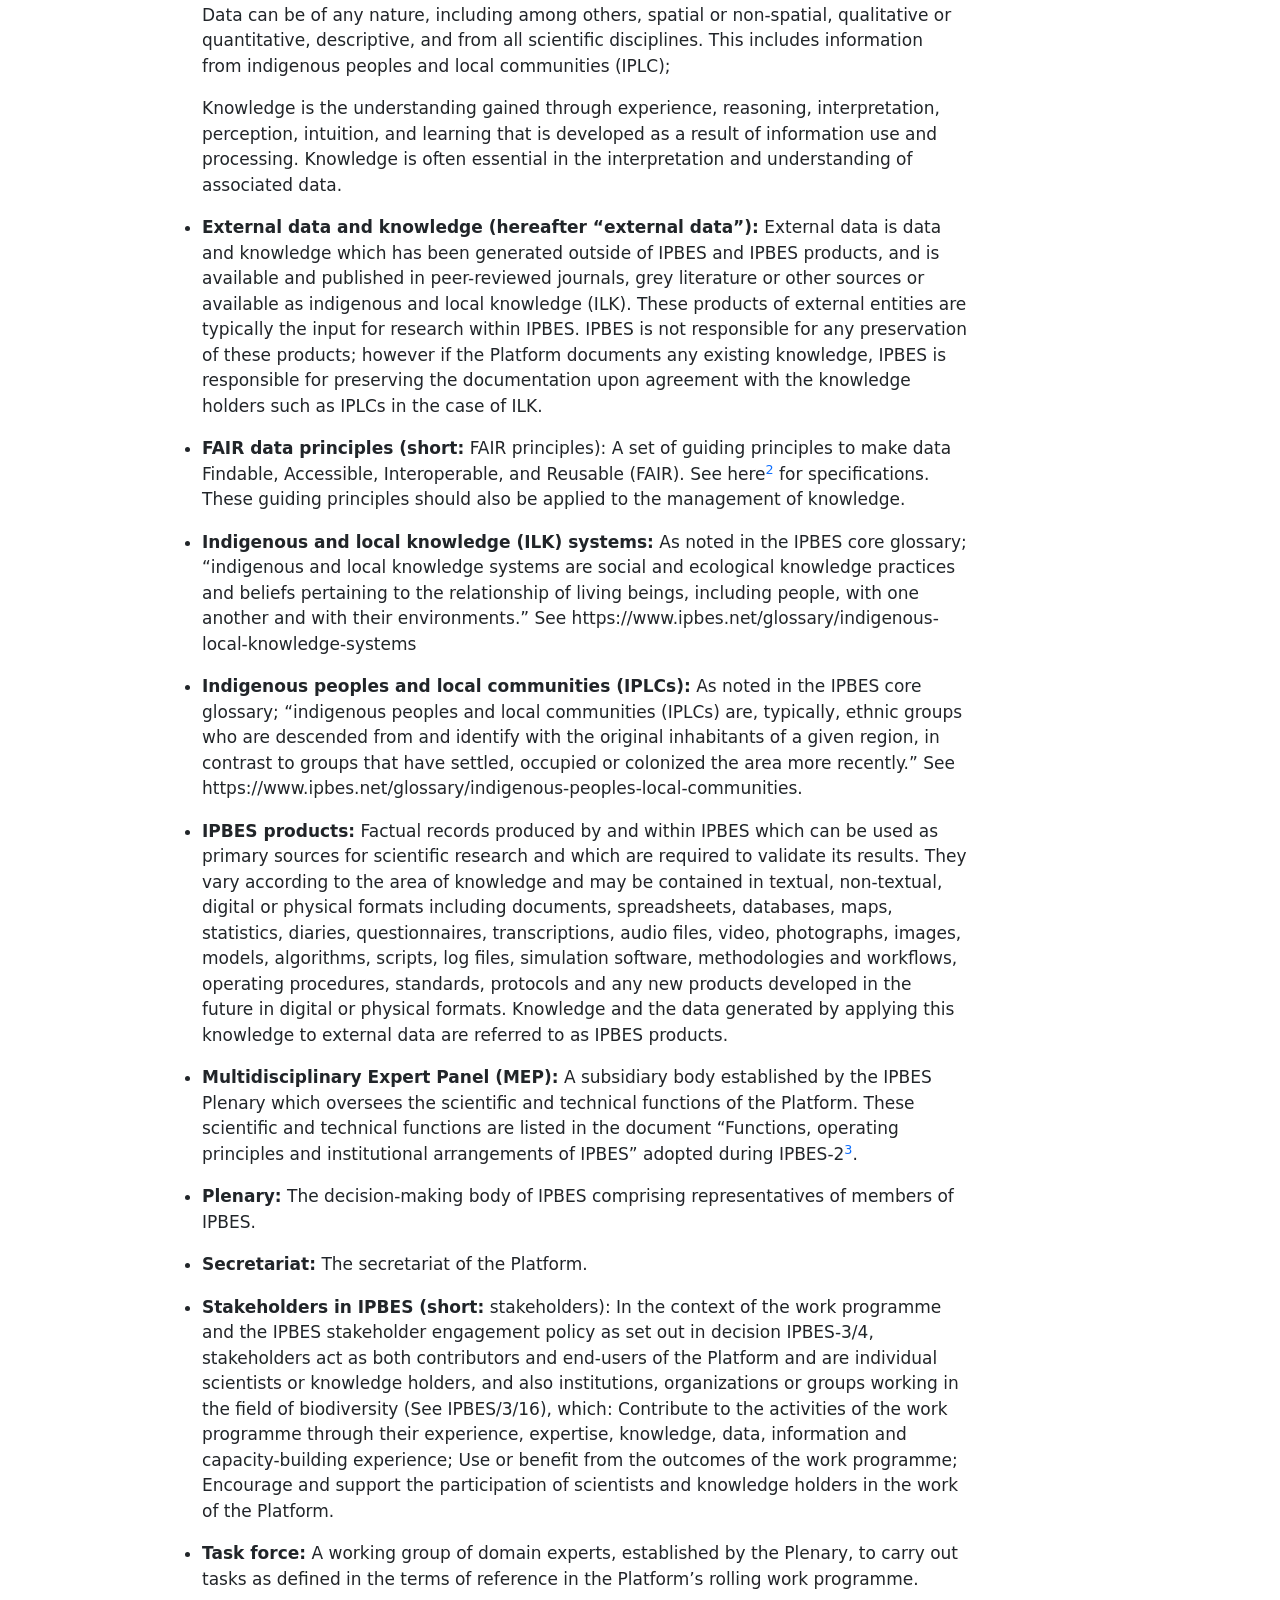
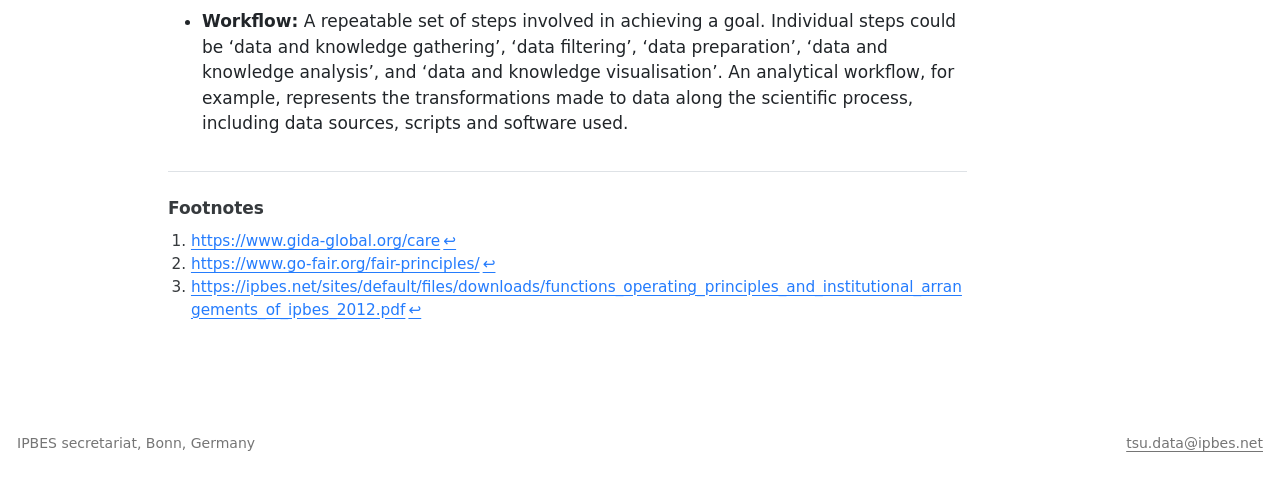
==== commit 1298c8d8: "Header: three fixed buttons centred, Download PDF on the right" ====
--- a/index.html
+++ b/index.html
@@ -97,24 +97,26 @@
   <span class="navbar-toggler-icon"></span>
 </button>
           <div class="collapse navbar-collapse" id="navbarCollapse">
-            <ul class="navbar-nav navbar-nav-scroll ms-auto">
+            <ul class="navbar-nav navbar-nav-scroll me-auto">
   <li class="nav-item">
     <a class="nav-link" href="https://ipbes-data.github.io/IPBES_Data_Vision/"> <i class="bi bi-book" role="img">
 </i> 
-<span class="menu-text">The Vision</span></a>
-  </li>  
-  <li class="nav-item">
-    <a class="nav-link" href="./older-releases.html"> <i class="bi bi-clock-history" role="img">
-</i> 
-<span class="menu-text">All versions</span></a>
+<span class="menu-text">Latest release</span></a>
   </li>  
   <li class="nav-item">
     <a class="nav-link" href="https://ipbes-data.github.io/IPBES_Data_Vision/preview/"> <i class="bi bi-eye" role="img">
 </i> 
-<span class="menu-text">Pre-release</span></a>
+<span class="menu-text">Latest pre-release</span></a>
   </li>  
   <li class="nav-item">
-    <a class="nav-link" href="./assets/IPBES-Data-Management-Vision-latest.pdf" target="_blank"> <i class="bi bi-download" role="img">
+    <a class="nav-link" href="https://ipbes-data.github.io/IPBES_Data_Vision/older-releases.html"> <i class="bi bi-clock-history" role="img">
+</i> 
+<span class="menu-text">All versions</span></a>
+  </li>  
+</ul>
+            <ul class="navbar-nav navbar-nav-scroll ms-auto">
+  <li class="nav-item">
+    <a class="nav-link" href="./assets/IPBES-Data-Management-Vision-v2.0-beta.1.pdf" target="_blank"> <i class="bi bi-download" role="img">
 </i> 
 <span class="menu-text">Download PDF</span></a>
   </li>  
@@ -188,7 +190,7 @@
 
 <script>
 // The PDF of 1.0 is on Zenodo, so the header's PDF button leads there on this page.
-document.querySelectorAll('a[href$="IPBES-Data-Management-Vision-latest.pdf"]').forEach((a) => {
+document.querySelectorAll('a[href*="assets/IPBES-Data-Management-Vision-"][href$=".pdf"]').forEach((a) => {
   a.href = "https://doi.org/10.5281/zenodo.5513474";
   a.lastChild.textContent = " Version 1.0 on Zenodo";
 });
@@ -294,15 +296,19 @@
 </ol>
 </section></div></main> <!-- /main -->
 <script>
-// Hide header buttons whose target does not exist on this site: the PDF (e.g. the main site before 2.0) and the
-// pre-release preview (none since the last release). Mark the pre-release button active on the preview itself.
-const hideIfMissing = (selector, page = "") => document.querySelectorAll(selector).forEach((a) =>
-  fetch(a.href + page, { method: "HEAD" }).then((r) => { if (!r.ok) a.closest("li").style.display = "none"; })
-    .catch(() => {}));
-hideIfMissing('a[href$="IPBES-Data-Management-Vision-latest.pdf"]');
-hideIfMissing('a[href$="/preview/"]', "index.html");
-if (location.pathname.includes("/preview/"))
-  document.querySelectorAll('a[href$="/preview/"]').forEach((a) => a.classList.add("active"));
+// Header buttons whose target does not exist on this site: the PDF (e.g. the main site before 2.0) is hidden
+// (it is on the right, so nothing moves); "Latest pre-release" (none since the last release) stays in place,
+// greyed out, so the three centred buttons never move. Mark the current section active.
+const check = (selector, page, missing) => document.querySelectorAll(selector).forEach((a) =>
+  fetch(a.href + page, { method: "HEAD" }).then((r) => { if (!r.ok) missing(a); }).catch(() => {}));
+check('a[href*="assets/IPBES-Data-Management-Vision-"][href$=".pdf"]', "", (a) => { a.closest("li").style.visibility = "hidden"; });
+check('a[href$="/preview/"]', "index.html", (a) => { a.classList.add("unavailable"); a.title = "There is no pre-release at the moment."; });
+const here = location.pathname;
+document.querySelectorAll(".navbar .nav-link").forEach((a) => a.classList.remove("active"));
+const mark = (selector) => document.querySelectorAll(selector).forEach((a) => a.classList.add("active"));
+if (here.endsWith("older-releases.html")) mark('a[href$="older-releases.html"]');
+else if (here.includes("/preview/")) mark('a[href$="/preview/"]');
+else if (!here.includes("/versions/")) mark('a[href$="/IPBES_Data_Vision/"]');
 </script>
 <script id="quarto-html-after-body" type="application/javascript">
   window.document.addEventListener("DOMContentLoaded", function (event) {
--- a/styles.css
+++ b/styles.css
@@ -3,8 +3,15 @@
 .navbar .navbar-nav .nav-link { border: 1px solid #1f6f43; border-radius: 6px; color: #1f6f43; padding: 0.3rem 0.8rem;
                                  margin-left: 0.5rem; }
 .navbar .navbar-nav .nav-link:hover, .navbar .navbar-nav .nav-link.active { background: #e8f2ec; }
-.navbar .navbar-nav .nav-item:last-child .nav-link { background: #1f6f43; color: #fff; }
-.navbar .navbar-nav .nav-item:last-child .nav-link:hover { background: #18583a; }
+/* Download PDF (on the right) is the main button. */
+.navbar .navbar-nav .nav-link[href*="IPBES-Data-Management-Vision-"][href$=".pdf"] { background: #1f6f43; color: #fff; }
+.navbar .navbar-nav .nav-link[href*="IPBES-Data-Management-Vision-"][href$=".pdf"]:hover { background: #18583a; }
+/* The three main buttons: centred in the header on wide screens, independent of the buttons on the right. */
+@media (min-width: 992px) {
+  .navbar .navbar-collapse > .navbar-nav.me-auto { position: absolute; left: 50%; transform: translateX(-50%); }
+}
+/* Latest pre-release while there is none: stays in place, greyed out. */
+.navbar .navbar-nav .nav-link.unavailable { border-color: #c8cdd2; color: #9aa0a6; pointer-events: none; }
 .navbar-logo { max-height: 44px; }
 /* Pre-release button in amber, like the pre-release banner. */
 .navbar .navbar-nav .nav-link[href$="/preview/"] { border-color: #c99a1a; color: #6b4a00; }
